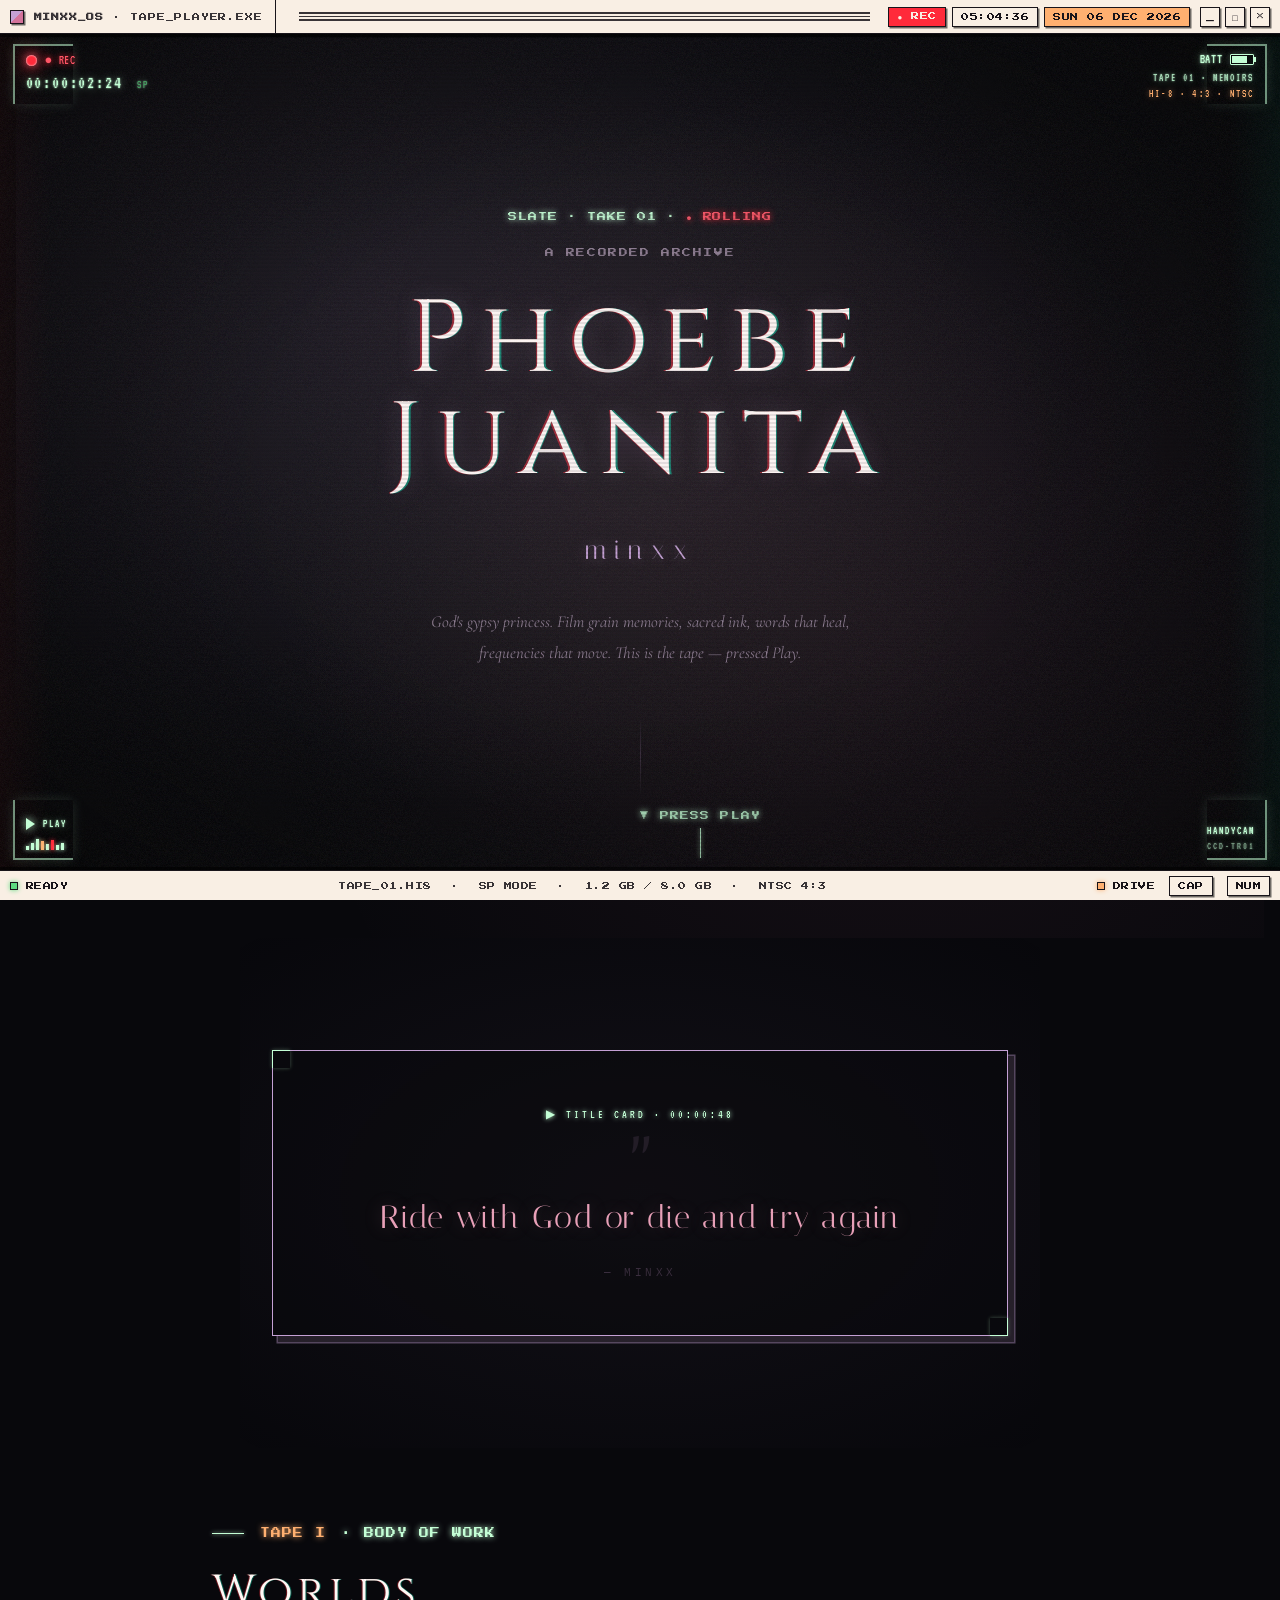
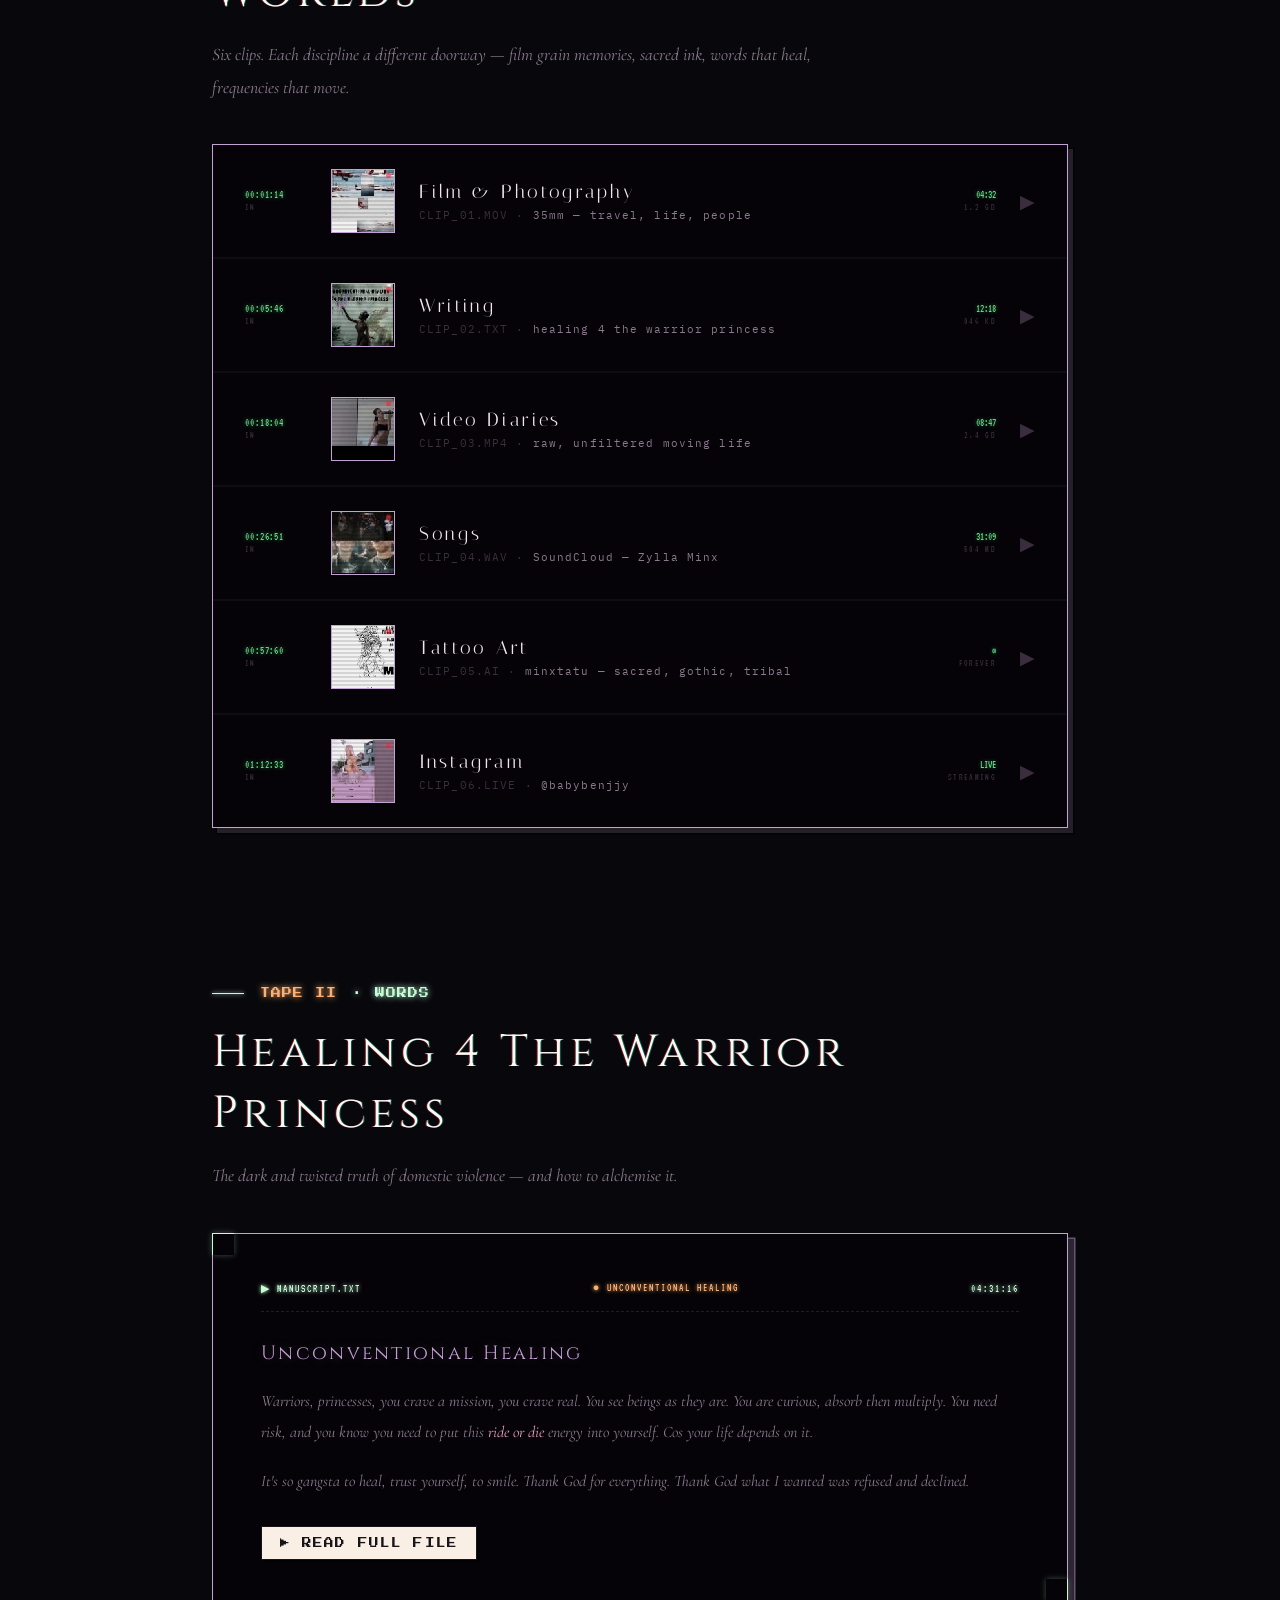
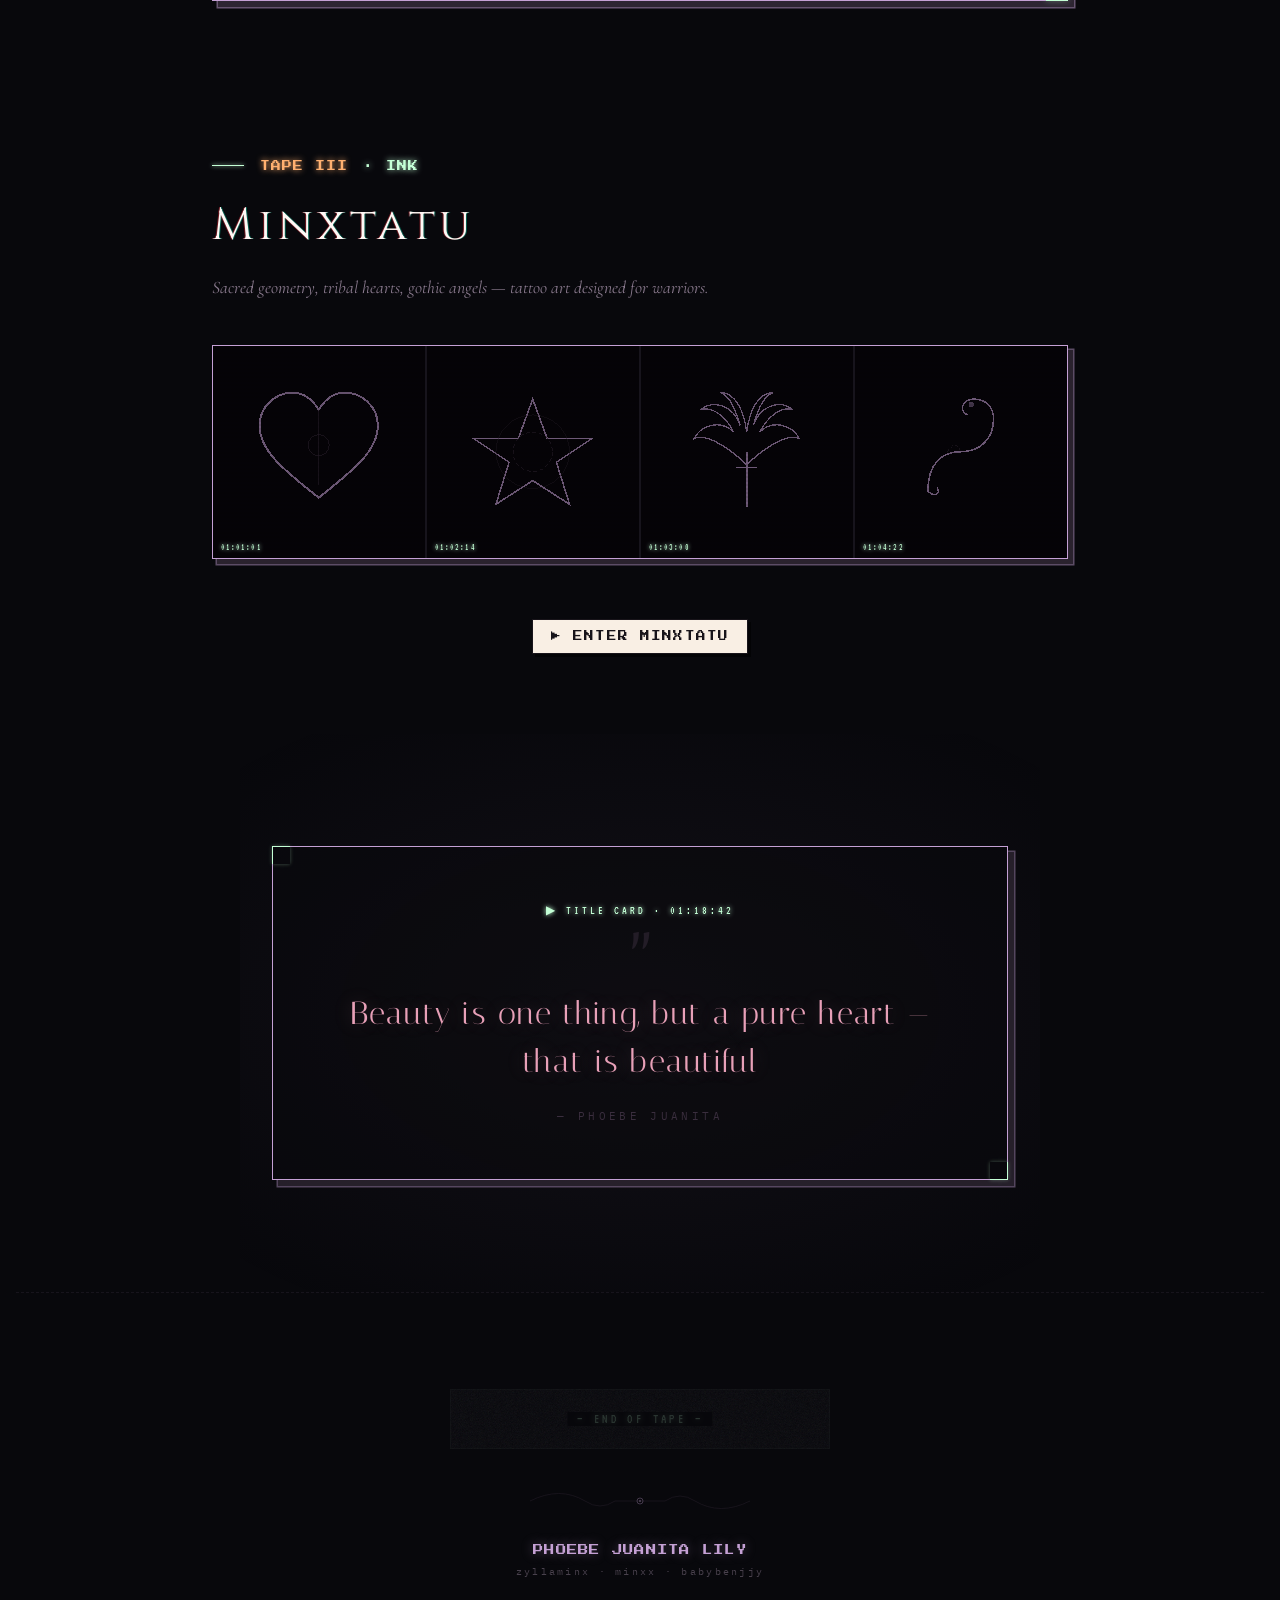
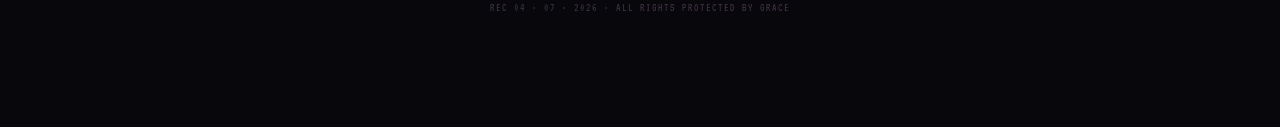
==== index.html @ 790a37ed "Initial commit: minxx camcorder portfolio + MINX tatu brand system - index.html: camcorder/Y2K-OS po" ====
<!DOCTYPE html>
<html lang="en">
<head>
<meta charset="UTF-8">
<meta name="viewport" content="width=device-width, initial-scale=1.0">
<title>MINXX_OS — TAPE_PLAYER.EXE — TAPE_01.HI8</title>
<link href="https://fonts.googleapis.com/css2?family=VT323&family=Press+Start+2P&family=Cinzel:wght@400;700&family=Cormorant+Garamond:ital,wght@0,300;0,400;0,600;1,300;1,400&family=Italiana&family=IBM+Plex+Mono:wght@300;400;500&display=swap" rel="stylesheet">
<style>
  *,*::before,*::after{
    margin:0;padding:0;box-sizing:border-box;
    /* PIXEL CURSOR — pulled from PixelTalk */
    cursor:url("data:image/svg+xml;utf8,%3Csvg xmlns='http://www.w3.org/2000/svg' width='10' height='16' viewBox='0 0 10 16'%3E%3Cimage width='10' height='16' image-rendering='pixelated' xlink:href='[data-uri]' xmlns:xlink='http://www.w3.org/1999/xlink'/%3E%3C/svg%3E"),auto;
  }

  :root{
    /* tape palette — pulled from the recording */
    --tape-black: #08080c;
    --tape-deep:  #050307;
    --tape-bezel: #0d0a10;
    --crt-cream:  #f0e6e8;
    --crt-glow:   #fff8f5;
    --phosphor:   #c4ffd6;     /* old camcorder HUD green */
    --phosphor-d: #5cdc80;
    --rec-red:    #ff2a3a;
    --rec-glow:   #ff5566;
    --lavender:   #c4a0d4;
    --pink:       #d4739a;
    --rose:       #e8a0b8;
    --gold:       #c9a96e;
    --muted:      #8a7a8e;
    --dim:        #3a2e3e;
    --hud-amber:  #ffb070;
    /* PIXEL OS CHROME — pulled from PixelTalk */
    --os-cream:   #f9efe4;
    --os-paper:   #f7f3e9;
    --os-tertiary:#c2b9b1;
    --os-ink:     #18141a;
    --os-shadow:  rgba(0,0,0,0.55);
  }

  html{scroll-behavior:smooth;background:#000}
  body{
    background:var(--tape-black);
    color:var(--crt-cream);
    font-family:'Cormorant Garamond',Georgia,serif;
    overflow-x:hidden;
    min-height:100vh;
    position:relative;
    image-rendering:pixelated;
    /* leave room for the OS bars */
    padding-top:38px;
    padding-bottom:34px;
  }
  /* keep type smooth (we only want pixels on chrome) */
  .stage,.hero,section,footer,.title-card-frame,.ms-frame{image-rendering:auto}

  ::selection{background:var(--lavender);color:var(--os-ink)}

  /* ════════════════════════════════════════════════════
     PIXEL OS CHROME — top + bottom bars (PixelTalk-inspired)
     ════════════════════════════════════════════════════ */
  .os-bar{
    position:fixed;
    left:0;right:0;
    z-index:10000;
    background:var(--os-cream);
    color:var(--os-ink);
    border-color:var(--os-ink);
    font-family:'Press Start 2P',monospace;
    font-size:9px;
    letter-spacing:0.06em;
    display:flex;
    align-items:center;
    height:34px;
    padding:0 10px;
    image-rendering:pixelated;
  }
  .os-bar.top{
    top:0;
    border-bottom:1.5px solid var(--os-ink);
    box-shadow:0 3px 0 var(--os-shadow);
    height:34px;
  }
  .os-bar.bot{
    bottom:0;
    border-top:1.5px solid var(--os-ink);
    box-shadow:0 -3px 0 var(--os-shadow);
    height:30px;
    font-size:8px;
  }

  /* OS title bar — left chunk = logo + EXE */
  .os-logo{
    display:flex;
    align-items:center;
    gap:0.6rem;
    padding-right:0.8rem;
    margin-right:0.6rem;
    border-right:1.5px solid var(--os-ink);
    height:100%;
  }
  .os-logo .glyph{
    display:inline-block;
    width:14px;height:14px;
    background:
      linear-gradient(135deg, var(--lavender) 50%, var(--pink) 50%);
    border:1.5px solid var(--os-ink);
    box-shadow:1.5px 1.5px 0 var(--os-shadow);
  }
  .os-exe{font-size:8px;letter-spacing:0.1em;opacity:0.85}
  .os-exe b{color:var(--os-ink)}

  /* spacer rows — the :::::: bars from PixelTalk */
  .os-spacer{
    flex:1;
    display:flex;
    flex-direction:column;
    gap:2px;
    justify-content:center;
    height:18px;
    margin:0 0.8rem;
    opacity:0.85;
  }
  .os-spacer i{
    display:block;
    width:100%;
    height:1.5px;
    background:var(--os-ink);
  }

  /* window control buttons */
  .os-controls{
    display:flex;
    gap:5px;
    margin-left:0.6rem;
  }
  .os-btn{
    width:20px;height:20px;
    border:1.5px solid var(--os-ink);
    background:var(--os-cream);
    box-shadow:1.5px 1.5px 0 var(--os-shadow);
    display:flex;
    align-items:center;
    justify-content:center;
    font-family:'Press Start 2P',monospace;
    font-size:9px;
    color:var(--os-ink);
    text-decoration:none;
    line-height:1;
    padding:0;
    transition:transform 0.05s, background 0.05s;
    pointer-events:auto;
  }
  .os-btn:hover{background:var(--lavender)}
  .os-btn:active{transform:translate(1.5px,1.5px);box-shadow:0 0 0 var(--os-shadow)}
  .os-btn[data-action="close"]:hover{background:var(--rec-red);color:var(--os-cream)}

  /* OS pill chips for time + date */
  .os-chip{
    height:20px;
    display:flex;
    align-items:center;
    padding:0 8px;
    border:1.5px solid var(--os-ink);
    background:var(--os-cream);
    font-family:'Press Start 2P',monospace;
    font-size:8px;
    margin-left:6px;
    box-shadow:1.5px 1.5px 0 var(--os-shadow);
  }
  .os-chip.amber{background:var(--hud-amber)}
  .os-chip.live{background:var(--rec-red);color:var(--os-cream)}

  /* bottom status bar */
  .os-status-left{
    display:flex;
    align-items:center;
    gap:0.5rem;
    height:100%;
  }
  .os-status-mid{
    flex:1;
    display:flex;
    align-items:center;
    justify-content:center;
    gap:1.2rem;
    opacity:0.85;
  }
  .os-status-right{
    display:flex;
    align-items:center;
    gap:0.5rem;
  }
  .os-led{
    display:inline-block;
    width:8px;height:8px;
    border:1.2px solid var(--os-ink);
    background:var(--phosphor-d);
    box-shadow:0 0 5px var(--phosphor-d);
    animation:ledBlink 2.4s steps(2) infinite;
  }
  .os-led.amber{background:var(--hud-amber);box-shadow:0 0 5px var(--hud-amber);animation-duration:1.4s}
  @keyframes ledBlink{
    0%,40%{opacity:1}
    50%,100%{opacity:0.25}
  }

  /* ════════════════════════════════════════════════════
     MINIMIZED TASKBAR PILL
     ════════════════════════════════════════════════════ */
  body.minimized .stage,
  body.minimized .crt-scanlines,
  body.minimized .crt-vignette,
  body.minimized .crt-chroma,
  body.minimized .crt-grain,
  body.minimized .crt-tracking,
  body.minimized .vf-corner,
  body.minimized .vf-focus,
  body.minimized .hud{
    visibility:hidden;
    opacity:0;
    transition:opacity 0.3s, visibility 0s 0.3s;
  }
  body.minimized{
    background:#000;
    overflow:hidden;
    height:100vh;
  }
  body.minimized::before{
    content:'';
    position:fixed;inset:0;
    background:
      radial-gradient(ellipse at 50% 50%, rgba(196,160,212,0.04), transparent 70%),
      #000;
    pointer-events:none;
  }

  .taskbar{
    position:fixed;
    bottom:50%;
    left:50%;
    transform:translate(-50%, 50%);
    z-index:10002;
    display:none;
    flex-direction:column;
    align-items:center;
    gap:1.5rem;
    pointer-events:auto;
  }
  body.minimized .taskbar{display:flex}

  .taskbar-screen{
    font-family:'Press Start 2P',monospace;
    font-size:11px;
    color:var(--phosphor);
    text-shadow:0 0 10px var(--phosphor);
    text-align:center;
    line-height:2;
    letter-spacing:0.1em;
    opacity:0;
    animation:taskbarIn 0.5s 0.3s forwards;
  }
  .taskbar-screen .dim{color:var(--dim);text-shadow:none;font-size:9px}
  @keyframes taskbarIn{
    from{opacity:0;transform:translateY(8px)}
    to  {opacity:1;transform:translateY(0)}
  }

  .taskbar-pill{
    display:flex;
    align-items:center;
    gap:0.7rem;
    padding:0.7rem 1.1rem;
    background:var(--os-cream);
    color:var(--os-ink);
    border:1.5px solid var(--os-ink);
    box-shadow:3px 3px 0 var(--os-shadow);
    font-family:'Press Start 2P',monospace;
    font-size:9px;
    text-decoration:none;
    transition:all 0.05s;
    opacity:0;
    animation:taskbarIn 0.5s 0.5s forwards;
  }
  .taskbar-pill:hover{background:var(--lavender)}
  .taskbar-pill:active{transform:translate(3px,3px);box-shadow:0 0 0 var(--os-shadow)}
  .taskbar-pill .glyph{
    display:inline-block;
    width:14px;height:14px;
    background:linear-gradient(135deg, var(--lavender) 50%, var(--pink) 50%);
    border:1.5px solid var(--os-ink);
  }
  .taskbar-pill .blink{
    display:inline-block;
    width:7px;height:7px;
    background:var(--rec-red);
    border:1px solid var(--os-ink);
    animation:recBlink 1.4s infinite;
  }

  /* ════════════════════════════════════════════════════
     CLOSE CONFIRMATION MODAL — PixelTalk-style window
     ════════════════════════════════════════════════════ */
  .pixel-modal{
    position:fixed;
    inset:0;
    z-index:10003;
    display:none;
    align-items:center;
    justify-content:center;
    background:rgba(0,0,0,0.55);
    backdrop-filter:blur(2px);
    -webkit-backdrop-filter:blur(2px);
    animation:modalFade 0.2s ease-out;
  }
  .pixel-modal.show{display:flex}
  @keyframes modalFade{
    from{opacity:0}
    to  {opacity:1}
  }

  .pixel-modal-window{
    background:var(--os-cream);
    color:var(--os-ink);
    border:1.5px solid var(--os-ink);
    box-shadow:6px 6px 0 var(--os-shadow);
    width:min(380px, 88vw);
    font-family:'Press Start 2P',monospace;
    image-rendering:pixelated;
    animation:modalScale 0.25s cubic-bezier(0.2,0.9,0.3,1.2);
  }
  @keyframes modalScale{
    from{transform:scale(0.92);opacity:0}
    to  {transform:scale(1);opacity:1}
  }

  .pixel-modal-header{
    display:flex;
    align-items:center;
    padding:6px 8px;
    background:var(--lavender);
    border-bottom:1.5px solid var(--os-ink);
    font-size:8px;
    letter-spacing:0.08em;
  }
  .pixel-modal-header .title{flex:1;text-align:center}
  .pixel-modal-header .close-x{
    width:16px;height:16px;
    border:1.5px solid var(--os-ink);
    background:var(--os-cream);
    display:flex;
    align-items:center;
    justify-content:center;
    font-size:7px;
    cursor:pointer;
    box-shadow:1.5px 1.5px 0 var(--os-shadow);
  }
  .pixel-modal-header .close-x:hover{background:var(--rec-red);color:var(--os-cream)}

  .pixel-modal-body{
    padding:1.5rem 1.4rem;
    text-align:center;
  }
  .pixel-modal-body .icon{
    display:inline-block;
    width:40px;height:40px;
    border:1.5px solid var(--os-ink);
    background:var(--hud-amber);
    margin-bottom:1rem;
    font-size:20px;
    line-height:38px;
    box-shadow:2px 2px 0 var(--os-shadow);
  }
  .pixel-modal-body p{
    font-size:9px;
    line-height:1.8;
    letter-spacing:0.06em;
    margin-bottom:0.5rem;
  }
  .pixel-modal-body .small{
    font-size:7px;
    color:rgba(24,20,26,0.65);
    margin-top:0.6rem;
    letter-spacing:0.05em;
  }

  .pixel-modal-actions{
    display:flex;
    gap:0.6rem;
    justify-content:center;
    padding:0 1.4rem 1.4rem;
  }
  .pm-btn{
    font-family:'Press Start 2P',monospace;
    font-size:8px;
    padding:0.7rem 1rem;
    border:1.5px solid var(--os-ink);
    background:var(--os-cream);
    color:var(--os-ink);
    cursor:pointer;
    box-shadow:3px 3px 0 var(--os-shadow);
    letter-spacing:0.08em;
    text-decoration:none;
    transition:all 0.05s;
  }
  .pm-btn:hover{background:var(--lavender)}
  .pm-btn.danger:hover{background:var(--rec-red);color:var(--os-cream)}
  .pm-btn:active{transform:translate(3px,3px);box-shadow:0 0 0 var(--os-shadow)}

  /* ════════════════════════════════════════════════════
     EJECT TAPE — CRT shutdown sequence
     ════════════════════════════════════════════════════ */
  .crt-eject{
    position:fixed;
    inset:0;
    z-index:10010;
    background:#000;
    pointer-events:auto;
    display:none;
    flex-direction:column;
    justify-content:center;
    align-items:center;
    color:var(--phosphor);
    font-family:'Press Start 2P',monospace;
    font-size:12px;
    text-shadow:0 0 8px var(--phosphor);
    letter-spacing:0.12em;
    text-align:center;
    line-height:2;
  }
  body.ejecting{overflow:hidden}
  body.ejecting .crt-eject{display:flex;animation:crtOff 2.6s forwards}
  @keyframes crtOff{
    /* phase 1: scrunch the active site like a CRT collapsing */
    0%   {background:#000}
    /* phase 2: white horizontal line briefly */
    65%  {background:#000}
    72%  {background:#000}
    100% {background:#000}
  }

  .eject-stages{display:flex;flex-direction:column;align-items:center;gap:0.9rem}
  .eject-stages .line{opacity:0;animation:bootLine 0.4s forwards}
  .eject-stages .line:nth-child(1){animation-delay:0.05s}
  .eject-stages .line:nth-child(2){animation-delay:0.45s;color:var(--hud-amber);text-shadow:0 0 6px var(--hud-amber)}
  .eject-stages .line:nth-child(3){animation-delay:0.85s;color:var(--rec-glow);text-shadow:0 0 6px var(--rec-red)}
  .eject-stages .line:nth-child(4){animation-delay:1.3s}
  .eject-stages .line:nth-child(5){animation-delay:1.8s;color:var(--dim);text-shadow:none}

  /* the CRT collapse — shrink to a horizontal line then a dot */
  body.ejecting .stage,
  body.ejecting .hud,
  body.ejecting .vf-corner,
  body.ejecting .vf-focus,
  body.ejecting .crt-scanlines,
  body.ejecting .crt-vignette,
  body.ejecting .crt-chroma,
  body.ejecting .crt-grain,
  body.ejecting .crt-tracking,
  body.ejecting .os-bar{
    transform-origin:center;
    animation:crtCollapse 0.9s cubic-bezier(0.6,0,0.4,1) forwards;
  }
  @keyframes crtCollapse{
    0%   {transform:scaleY(1) scaleX(1);opacity:1;filter:brightness(1)}
    35%  {transform:scaleY(0.04) scaleX(1.01);opacity:1;filter:brightness(1.6)}
    55%  {transform:scaleY(0.04) scaleX(0.02);opacity:1;filter:brightness(2.2)}
    75%  {transform:scaleY(0.005) scaleX(0.005);opacity:0.85}
    100% {transform:scaleY(0) scaleX(0);opacity:0}
  }

  /* ════════════════════════════════════════════════════
     CRT VIEWFINDER STACK — fixed overlays
     ════════════════════════════════════════════════════ */

  /* 1. SCANLINES */
  .crt-scanlines{
    position:fixed;inset:0;z-index:9990;pointer-events:none;
    background:repeating-linear-gradient(
      to bottom,
      rgba(0,0,0,0) 0px,
      rgba(0,0,0,0) 2px,
      rgba(0,0,0,0.18) 3px,
      rgba(0,0,0,0) 4px
    );
    mix-blend-mode:multiply;
  }

  /* 2. CRT VIGNETTE — heavy in corners, soft in center */
  .crt-vignette{
    position:fixed;inset:0;z-index:9991;pointer-events:none;
    background:
      radial-gradient(ellipse at 50% 50%, transparent 40%, rgba(0,0,0,0.45) 80%, rgba(0,0,0,0.85) 100%),
      radial-gradient(ellipse at 50% 50%, rgba(196,160,212,0.04) 0%, transparent 60%);
  }

  /* 3. SUBTLE CHROMA / RGB BLEED at edges */
  .crt-chroma{
    position:fixed;inset:0;z-index:9992;pointer-events:none;
    background:
      linear-gradient(90deg, rgba(255,42,58,0.04) 0%, transparent 4%, transparent 96%, rgba(0,255,200,0.04) 100%);
    mix-blend-mode:screen;
  }

  /* 4. GRAIN — analogue noise */
  .crt-grain{
    position:fixed;inset:0;z-index:9993;pointer-events:none;
    opacity:0.08;
    background-image:url("data:image/svg+xml,%3Csvg viewBox='0 0 256 256' xmlns='http://www.w3.org/2000/svg'%3E%3Cfilter id='n'%3E%3CfeTurbulence type='fractalNoise' baseFrequency='1.4' numOctaves='3' stitchTiles='stitch'/%3E%3C/filter%3E%3Crect width='100%25' height='100%25' filter='url(%23n)' /%3E%3C/svg%3E");
    background-size:180px;
    animation:grainShift 0.6s steps(4) infinite;
  }
  @keyframes grainShift{
    0%  {transform:translate(0,0)}
    25% {transform:translate(-2px,1px)}
    50% {transform:translate(1px,-1px)}
    75% {transform:translate(-1px,2px)}
    100%{transform:translate(0,0)}
  }

  /* 5. VHS TRACKING — horizontal noise band scrolling slowly */
  .crt-tracking{
    position:fixed;inset:0;z-index:9994;pointer-events:none;
    overflow:hidden;
  }
  .crt-tracking::before{
    content:'';
    position:absolute;
    left:0;right:0;
    height:6px;
    background:linear-gradient(to bottom,
      transparent,
      rgba(255,255,255,0.06),
      rgba(196,160,212,0.08),
      rgba(255,255,255,0.04),
      transparent);
    filter:blur(0.5px);
    animation:tracking 9s linear infinite;
  }
  @keyframes tracking{
    0%  {top:-10%}
    100%{top:110%}
  }

  /* 6. POWER-ON FLICKER + PIXEL BOOT TEXT */
  .crt-boot{
    position:fixed;inset:0;z-index:10001;
    background:#000;
    pointer-events:none;
    display:flex;
    flex-direction:column;
    justify-content:center;
    align-items:flex-start;
    padding:3rem 2.5rem;
    font-family:'Press Start 2P',monospace;
    font-size:10px;
    color:var(--phosphor);
    text-shadow:0 0 6px var(--phosphor);
    line-height:1.9;
    letter-spacing:0.05em;
    animation:bootFade 3.4s 0.2s forwards;
    overflow:hidden;
  }
  .crt-boot .boot-line{opacity:0;animation:bootLine 0.4s forwards}
  .crt-boot .boot-line:nth-child(1){animation-delay:0.1s}
  .crt-boot .boot-line:nth-child(2){animation-delay:0.4s}
  .crt-boot .boot-line:nth-child(3){animation-delay:0.7s}
  .crt-boot .boot-line:nth-child(4){animation-delay:1.0s}
  .crt-boot .boot-line:nth-child(5){animation-delay:1.4s;color:var(--hud-amber);text-shadow:0 0 6px var(--hud-amber)}
  .crt-boot .boot-line:nth-child(6){animation-delay:1.8s}
  .crt-boot .boot-line:nth-child(7){animation-delay:2.2s;color:var(--rec-glow);text-shadow:0 0 6px var(--rec-red)}
  @keyframes bootLine{
    from{opacity:0;transform:translateX(-4px)}
    to  {opacity:1;transform:translateX(0)}
  }
  @keyframes bootFade{
    0%  {opacity:1}
    80% {opacity:1}
    88% {opacity:0;background:#fff}
    90% {opacity:1;background:#000}
    94% {opacity:0;background:#aaa}
    96% {opacity:0.6;background:#000}
    100%{opacity:0;visibility:hidden}
  }

  /* ════════════════════════════════════════════════════
     VIEWFINDER HUD — REC, TIMECODE, BATT, VU, PLAY
     ════════════════════════════════════════════════════ */

  .hud{
    position:fixed;
    z-index:9995;
    pointer-events:none;
    font-family:'VT323','IBM Plex Mono',monospace;
    color:var(--phosphor);
    text-shadow:0 0 8px rgba(196,255,214,0.5), 0 0 2px rgba(196,255,214,0.9);
    font-size:14px;
    letter-spacing:0.05em;
  }

  /* TOP-LEFT — REC + TIMECODE — sits below OS top bar */
  .hud-tl{
    top:calc(34px + 1.2rem);
    left:1.6rem;
    display:flex;
    flex-direction:column;
    gap:0.35rem;
  }
  .hud-rec{
    display:flex;
    align-items:center;
    gap:0.5rem;
    font-size:13px;
  }
  .rec-dot{
    width:11px;height:11px;
    border-radius:50%;
    background:var(--rec-red);
    box-shadow:0 0 10px var(--rec-glow), 0 0 22px var(--rec-red), 0 0 2px #fff inset;
    animation:recBlink 1.4s ease-in-out infinite;
  }
  @keyframes recBlink{
    0%,100% {opacity:1;transform:scale(1)}
    50%     {opacity:0.35;transform:scale(0.92)}
  }
  .hud-rec span{color:var(--rec-glow);text-shadow:0 0 6px var(--rec-red)}
  .hud-tc{font-size:18px;letter-spacing:0.1em}
  .hud-tc small{font-size:11px;color:var(--phosphor-d);opacity:0.7;margin-left:6px}

  /* TOP-RIGHT — BATT + TAPE + MODE */
  .hud-tr{
    top:calc(34px + 1.2rem);
    right:1.6rem;
    display:flex;
    flex-direction:column;
    align-items:flex-end;
    gap:0.35rem;
    font-size:13px;
  }
  .hud-batt{display:flex;align-items:center;gap:0.5rem}
  .batt-icon{
    width:24px;height:11px;
    border:1.5px solid var(--phosphor);
    border-radius:1px;
    position:relative;
    padding:1px;
    box-shadow:0 0 6px rgba(196,255,214,0.3);
  }
  .batt-icon::after{
    content:'';
    position:absolute;
    right:-3px;top:2px;
    width:2px;height:5px;
    background:var(--phosphor);
  }
  .batt-fill{
    height:100%;
    background:var(--phosphor);
    box-shadow:0 0 4px var(--phosphor) inset;
    width:74%;
    animation:battDrain 18s linear infinite;
  }
  @keyframes battDrain{
    0%   {width:78%}
    100% {width:62%}
  }
  .hud-tape{font-size:11px;letter-spacing:0.18em;opacity:0.85}
  .hud-mode{font-size:11px;letter-spacing:0.2em;color:var(--hud-amber);text-shadow:0 0 6px rgba(255,176,112,0.6)}

  /* BOTTOM-LEFT — PLAY status + VU */
  .hud-bl{
    bottom:calc(30px + 1.2rem);
    left:1.6rem;
    display:flex;
    flex-direction:column;
    gap:0.4rem;
    font-size:11px;
    letter-spacing:0.18em;
  }
  .hud-play{display:flex;align-items:center;gap:0.5rem}
  .play-tri{
    width:0;height:0;
    border-left:9px solid var(--phosphor);
    border-top:6px solid transparent;
    border-bottom:6px solid transparent;
    filter:drop-shadow(0 0 4px var(--phosphor));
  }
  .vu{
    display:flex;
    gap:2px;
    align-items:flex-end;
    height:14px;
  }
  .vu span{
    display:block;
    width:3px;
    background:var(--phosphor);
    box-shadow:0 0 4px var(--phosphor);
    animation:vuBars 0.8s ease-in-out infinite;
  }
  .vu span:nth-child(1){height:30%;animation-delay:0.0s}
  .vu span:nth-child(2){height:55%;animation-delay:0.1s}
  .vu span:nth-child(3){height:80%;animation-delay:0.05s}
  .vu span:nth-child(4){height:65%;animation-delay:0.2s;background:var(--hud-amber);box-shadow:0 0 4px var(--hud-amber)}
  .vu span:nth-child(5){height:45%;animation-delay:0.15s}
  .vu span:nth-child(6){height:70%;animation-delay:0.25s;background:var(--rec-red);box-shadow:0 0 4px var(--rec-red)}
  .vu span:nth-child(7){height:35%;animation-delay:0.3s}
  .vu span:nth-child(8){height:55%;animation-delay:0.1s}
  @keyframes vuBars{
    0%,100%{transform:scaleY(0.6)}
    50%    {transform:scaleY(1.15)}
  }

  /* BOTTOM-RIGHT — DEVICE TAG */
  .hud-br{
    bottom:calc(30px + 1.2rem);
    right:1.6rem;
    display:flex;
    flex-direction:column;
    align-items:flex-end;
    gap:0.3rem;
    font-size:11px;
    letter-spacing:0.18em;
  }
  .hud-br .small{opacity:0.6;font-size:10px}

  /* ════════════════════════════════════════════════════
     VIEWFINDER CORNER BRACKETS
     ════════════════════════════════════════════════════ */
  .vf-corner{
    position:fixed;
    width:60px;height:60px;
    border:2px solid var(--phosphor);
    z-index:9994;
    pointer-events:none;
    opacity:0.55;
    box-shadow:0 0 12px rgba(196,255,214,0.25);
  }
  .vf-corner.tl{top:calc(34px + 0.6rem);left:0.8rem;border-right:none;border-bottom:none}
  .vf-corner.tr{top:calc(34px + 0.6rem);right:0.8rem;border-left:none;border-bottom:none}
  .vf-corner.bl{bottom:calc(30px + 0.6rem);left:0.8rem;border-right:none;border-top:none}
  .vf-corner.br{bottom:calc(30px + 0.6rem);right:0.8rem;border-left:none;border-top:none}

  /* center crosshair — autofocus mark */
  .vf-focus{
    position:fixed;
    top:50%;left:50%;
    width:80px;height:80px;
    transform:translate(-50%,-50%);
    z-index:9994;
    pointer-events:none;
    opacity:0;
    animation:focusBlink 12s ease-in-out infinite;
  }
  .vf-focus::before,.vf-focus::after{
    content:'';
    position:absolute;
    background:var(--phosphor);
    box-shadow:0 0 4px var(--phosphor);
  }
  .vf-focus::before{top:50%;left:0;right:0;height:1px;transform:translateY(-50%)}
  .vf-focus::after{left:50%;top:0;bottom:0;width:1px;transform:translateX(-50%)}
  .vf-focus i{
    position:absolute;
    width:14px;height:14px;
    border:1px solid var(--phosphor);
  }
  .vf-focus i:nth-child(1){top:0;left:0;border-right:none;border-bottom:none}
  .vf-focus i:nth-child(2){top:0;right:0;border-left:none;border-bottom:none}
  .vf-focus i:nth-child(3){bottom:0;left:0;border-right:none;border-top:none}
  .vf-focus i:nth-child(4){bottom:0;right:0;border-left:none;border-top:none}
  @keyframes focusBlink{
    0%,8%,100%{opacity:0}
    1%,5%     {opacity:0.7}
  }

  /* ════════════════════════════════════════════════════
     CONTENT FRAME — sit inside the viewfinder
     ════════════════════════════════════════════════════ */
  .stage{
    position:relative;
    z-index:1;
    padding:0 1rem;
  }

  /* ════════════════════════════════════════════════════
     HERO — POWER ON
     ════════════════════════════════════════════════════ */
  .hero{
    min-height:100vh;
    display:flex;
    flex-direction:column;
    align-items:center;
    justify-content:center;
    position:relative;
    text-align:center;
    padding:5rem 2rem 3rem;
  }

  .hero::before{
    content:'';
    position:absolute;
    inset:0;
    background:
      radial-gradient(ellipse 700px 500px at 30% 30%, rgba(196,160,212,0.10), transparent),
      radial-gradient(ellipse 600px 600px at 70% 70%, rgba(212,115,154,0.07), transparent),
      radial-gradient(ellipse 400px 400px at 50% 50%, rgba(201,169,110,0.04), transparent);
    z-index:0;
  }

  .hero-content{position:relative;z-index:1;max-width:680px}

  .hero-slate{
    font-family:'Press Start 2P',monospace;
    font-size:9px;
    letter-spacing:0.1em;
    color:var(--phosphor);
    text-shadow:0 0 6px var(--phosphor);
    margin-bottom:1.5rem;
    opacity:0;
    animation:slateIn 0.6s 3.8s forwards;
  }
  .hero-slate span{color:var(--rec-glow);text-shadow:0 0 6px var(--rec-red)}

  .hero-tag{
    font-family:'Press Start 2P',monospace;
    font-size:0.55rem;
    letter-spacing:0.18em;
    text-transform:uppercase;
    color:var(--muted);
    margin-bottom:2rem;
    opacity:0;
    animation:fadeUp 1s 4.1s forwards;
  }

  .hero-name{
    font-family:'Cinzel',serif;
    font-size:clamp(2.6rem,9vw,6.4rem);
    font-weight:400;
    letter-spacing:0.14em;
    line-height:1;
    color:var(--crt-glow);
    margin-bottom:0.4em;
    opacity:0;
    animation:nameIn 1.4s 4.3s forwards;
    text-shadow:
      -1.5px 0 rgba(255,42,58,0.55),
      1.5px 0 rgba(0,255,200,0.45),
      0 0 24px rgba(196,160,212,0.25);
  }
  @keyframes nameIn{
    0%  {opacity:0;transform:translateY(20px) scale(1.06);filter:blur(8px)}
    40% {opacity:1;filter:blur(0)}
    100%{opacity:1;transform:translateY(0) scale(1);filter:blur(0)}
  }

  .hero-sub{
    font-family:'Italiana',serif;
    font-size:clamp(1rem,3vw,1.7rem);
    color:var(--lavender);
    letter-spacing:0.3em;
    font-weight:400;
    opacity:0;
    animation:fadeUp 1.2s 4.8s forwards;
    text-shadow:0 0 14px rgba(196,160,212,0.4);
  }

  .hero-bio{
    max-width:480px;
    margin:2.5rem auto 0;
    font-size:1.05rem;
    line-height:1.85;
    color:var(--muted);
    font-style:italic;
    opacity:0;
    animation:fadeUp 1.2s 5.1s forwards;
  }

  .hero-divider{
    width:1px;
    height:80px;
    background:linear-gradient(to bottom,transparent,var(--dim),transparent);
    margin:3rem auto 0;
    opacity:0;
    animation:fadeUp 1.2s 5.4s forwards;
  }

  .scroll-hint{
    position:absolute;
    bottom:5rem;
    left:50%;
    transform:translateX(-50%);
    display:flex;
    flex-direction:column;
    align-items:center;
    gap:0.5rem;
    opacity:0;
    animation:fadeUp 1.2s 5.7s forwards;
  }
  .scroll-hint span{
    font-family:'Press Start 2P',monospace;
    font-size:0.55rem;
    letter-spacing:0.12em;
    text-transform:uppercase;
    color:var(--phosphor);
    text-shadow:0 0 6px var(--phosphor);
  }
  .scroll-arrow{
    width:1px;height:30px;
    background:var(--phosphor);
    box-shadow:0 0 4px var(--phosphor);
    animation:pulseDown 2s infinite;
  }
  @keyframes pulseDown{
    0%,100%{opacity:0.4;transform:scaleY(1)}
    50%    {opacity:1;transform:scaleY(1.4);transform-origin:top}
  }

  @keyframes fadeUp{
    from{opacity:0;transform:translateY(20px)}
    to  {opacity:1;transform:translateY(0)}
  }
  @keyframes slateIn{
    from{opacity:0}
    to  {opacity:0.95}
  }

  /* ════════════════════════════════════════════════════
     SECTION
     ════════════════════════════════════════════════════ */
  section{
    padding:5rem 2rem;
    max-width:920px;
    margin:0 auto;
    position:relative;
  }

  /* TAPE LABEL — top of each section */
  .tape-label{
    display:flex;
    align-items:center;
    gap:1rem;
    margin-bottom:1.5rem;
    font-family:'Press Start 2P',monospace;
    font-size:0.62rem;
    letter-spacing:0.1em;
    color:var(--phosphor);
    text-shadow:0 0 6px var(--phosphor);
  }
  .tape-label::before{
    content:'';
    width:32px;height:1px;
    background:var(--phosphor);
    box-shadow:0 0 4px var(--phosphor);
  }
  .tape-label .tag{color:var(--hud-amber);text-shadow:0 0 6px var(--hud-amber)}

  .section-title{
    font-family:'Cinzel',serif;
    font-size:clamp(1.6rem,4vw,2.8rem);
    font-weight:400;
    letter-spacing:0.1em;
    color:var(--crt-glow);
    margin-bottom:1rem;
    text-shadow:
      -1px 0 rgba(255,42,58,0.4),
      1px 0 rgba(0,255,200,0.35);
  }

  .section-desc{
    font-size:1.1rem;
    line-height:1.85;
    color:var(--muted);
    max-width:600px;
    font-style:italic;
  }

  /* ════════════════════════════════════════════════════
     QUOTE — TITLE CARD
     ════════════════════════════════════════════════════ */
  .quote-section{
    text-align:center;
    padding:7rem 2rem;
    position:relative;
    max-width:800px;
    margin:0 auto;
  }
  .quote-section::before{
    content:'';
    position:absolute;
    inset:0;
    background:radial-gradient(ellipse 600px 350px at 50% 50%, rgba(196,160,212,0.06), transparent);
  }
  .title-card-frame{
    position:relative;
    padding:3.5rem 2rem;
    border:1.5px solid var(--lavender);
    background:rgba(8,8,12,0.4);
    box-shadow:6px 6px 0 var(--os-shadow), 6px 6px 0 1.5px rgba(196,160,212,0.4);
  }
  .title-card-frame::before,
  .title-card-frame::after{
    content:'';
    position:absolute;
    width:18px;height:18px;
    border:1px solid var(--phosphor);
    box-shadow:0 0 4px rgba(196,255,214,0.3);
  }
  .title-card-frame::before{top:-1px;left:-1px;border-right:none;border-bottom:none}
  .title-card-frame::after{bottom:-1px;right:-1px;border-left:none;border-top:none}
  .quote-meta{
    font-family:'VT323',monospace;
    font-size:0.75rem;
    letter-spacing:0.25em;
    color:var(--phosphor);
    text-shadow:0 0 5px var(--phosphor);
    margin-bottom:1.5rem;
  }
  .quote-mark{
    font-family:'Cinzel',serif;
    font-size:5rem;
    color:var(--dim);
    line-height:0.6;
    opacity:0.5;
  }
  .quote-text{
    font-family:'Italiana',serif;
    font-size:clamp(1.3rem,3.2vw,2rem);
    color:var(--rose);
    max-width:620px;
    margin:0 auto 1.5rem;
    line-height:1.5;
    letter-spacing:0.04em;
    text-shadow:0 0 18px rgba(232,160,184,0.25);
  }
  .quote-attr{
    font-family:'IBM Plex Mono',monospace;
    font-size:0.7rem;
    letter-spacing:0.3em;
    text-transform:uppercase;
    color:var(--dim);
  }

  /* ════════════════════════════════════════════════════
     CLIP CARDS — each link is a recorded clip
     ════════════════════════════════════════════════════ */
  .clips{
    margin-top:2.5rem;
    display:grid;
    grid-template-columns:1fr;
    gap:2px;
    border:1.5px solid var(--lavender);
    background:rgba(196,160,212,0.04);
    box-shadow:5px 5px 0 rgba(196,160,212,0.18), 5px 5px 0 1.5px var(--os-shadow);
  }

  .clip{
    display:grid;
    grid-template-columns:auto auto 1fr auto auto;
    align-items:center;
    gap:1.5rem;
    padding:1.5rem 2rem;
    background:var(--tape-deep);
    text-decoration:none;
    color:var(--crt-cream);
    position:relative;
    overflow:hidden;
    transition:all 0.4s cubic-bezier(0.23,1,0.32,1);
    cursor:pointer;
  }

  .clip::before{
    content:'';
    position:absolute;
    left:0;top:0;
    width:0;height:100%;
    background:linear-gradient(90deg,rgba(196,160,212,0.10),rgba(196,160,212,0.02) 60%,transparent);
    transition:width 0.55s cubic-bezier(0.23,1,0.32,1);
  }
  .clip:hover::before{width:100%}
  .clip:hover .clip-title{color:var(--lavender);text-shadow:0 0 12px rgba(196,160,212,0.5)}
  .clip:hover .clip-arrow{color:var(--rec-glow);text-shadow:0 0 6px var(--rec-red);transform:translateX(4px)}
  .clip:hover .clip-thumb{border-color:var(--phosphor);box-shadow:0 0 12px rgba(196,255,214,0.25)}
  .clip:hover .clip-rec{opacity:1}

  /* timecode IN/OUT column */
  .clip-tc{
    font-family:'VT323',monospace;
    font-size:11px;
    letter-spacing:0.08em;
    color:var(--phosphor-d);
    text-shadow:0 0 4px rgba(92,220,128,0.6);
    line-height:1.4;
    min-width:62px;
    z-index:1;
  }
  .clip-tc small{display:block;color:var(--dim);text-shadow:none;font-size:9px;letter-spacing:0.15em}

  /* film thumbnail */
  .clip-thumb{
    width:64px;height:64px;
    border:1.5px solid var(--lavender);
    background:var(--tape-bezel);
    display:flex;
    align-items:center;
    justify-content:center;
    position:relative;
    overflow:hidden;
    transition:all 0.4s;
    z-index:1;
    box-shadow:2.5px 2.5px 0 var(--os-shadow);
    image-rendering:pixelated;
  }
  .clip-thumb img{
    width:100%;height:100%;
    object-fit:cover;
    image-rendering:pixelated;
    filter:contrast(1.1) saturate(0.85) brightness(0.95);
    transition:filter 0.4s;
  }
  .clip:hover .clip-thumb img{filter:contrast(1.15) saturate(1) brightness(1.05)}
  .clip-thumb svg{width:62%;height:62%;image-rendering:pixelated;shape-rendering:crispEdges}
  .clip-thumb::after{
    content:'';
    position:absolute;
    inset:0;
    background:repeating-linear-gradient(to bottom, transparent 0, transparent 2px, rgba(0,0,0,0.25) 3px, transparent 4px);
    pointer-events:none;
  }
  .clip-rec{
    position:absolute;
    top:3px;right:3px;
    width:5px;height:5px;
    border-radius:50%;
    background:var(--rec-red);
    box-shadow:0 0 4px var(--rec-glow);
    opacity:0.6;
    animation:recBlink 1.4s infinite;
  }

  /* clip info */
  .clip-info{display:flex;flex-direction:column;gap:0.35rem;min-width:0;z-index:1}
  .clip-title{
    font-family:'Italiana',serif;
    font-size:1.2rem;
    letter-spacing:0.14em;
    transition:all 0.4s;
  }
  .clip-meta{
    font-family:'IBM Plex Mono',monospace;
    font-size:0.7rem;
    color:var(--dim);
    letter-spacing:0.1em;
  }
  .clip-meta em{color:var(--muted);font-style:normal}

  /* duration / size column */
  .clip-stats{
    font-family:'VT323',monospace;
    font-size:11px;
    color:var(--phosphor-d);
    text-shadow:0 0 4px rgba(92,220,128,0.5);
    text-align:right;
    line-height:1.4;
    z-index:1;
  }
  .clip-stats small{display:block;color:var(--dim);text-shadow:none;font-size:9px;letter-spacing:0.15em}

  .clip-arrow{
    font-family:'VT323',monospace;
    font-size:1.2rem;
    color:var(--dim);
    transition:all 0.4s;
    z-index:1;
  }

  /* ════════════════════════════════════════════════════
     WRITING PREVIEW — manuscript on tape
     ════════════════════════════════════════════════════ */
  .ms-frame{
    margin-top:2.5rem;
    padding:3rem 3rem 2.5rem;
    border:1.5px solid var(--lavender);
    position:relative;
    background:var(--tape-deep);
    box-shadow:6px 6px 0 var(--os-shadow), 6px 6px 0 1.5px rgba(196,160,212,0.5);
  }
  .ms-frame::before,
  .ms-frame::after{
    content:'';
    position:absolute;
    width:22px;height:22px;
    border-color:var(--phosphor);
    border-style:solid;
    box-shadow:0 0 6px rgba(196,255,214,0.3);
  }
  .ms-frame::before{top:-1px;left:-1px;border-width:1px 0 0 1px}
  .ms-frame::after{bottom:-1px;right:-1px;border-width:0 1px 1px 0}

  .ms-bar{
    display:flex;
    justify-content:space-between;
    align-items:center;
    margin-bottom:1.8rem;
    padding-bottom:1rem;
    border-bottom:1px dashed rgba(196,160,212,0.15);
    font-family:'VT323',monospace;
    font-size:11px;
    letter-spacing:0.18em;
    color:var(--phosphor);
    text-shadow:0 0 4px var(--phosphor);
  }
  .ms-bar span:nth-child(2){color:var(--hud-amber);text-shadow:0 0 4px var(--hud-amber)}

  .ms-title{
    font-family:'Cinzel',serif;
    font-size:1.2rem;
    letter-spacing:0.12em;
    color:var(--lavender);
    margin-bottom:1.2rem;
    text-shadow:0 0 12px rgba(196,160,212,0.3);
  }

  .ms-text{
    font-size:1rem;
    line-height:1.95;
    color:var(--muted);
    font-style:italic;
  }
  .ms-text + .ms-text{margin-top:1.1rem}
  .ms-text em{color:var(--rose);font-style:italic}

  .ms-cta{
    display:inline-block;
    margin-top:1.8rem;
    font-family:'Press Start 2P',monospace;
    font-size:0.6rem;
    letter-spacing:0.12em;
    text-transform:uppercase;
    color:var(--os-ink);
    text-decoration:none;
    border:1.5px solid var(--os-ink);
    padding:0.7rem 1.1rem;
    transition:all 0.05s;
    background:var(--os-cream);
    box-shadow:3px 3px 0 var(--os-shadow);
    image-rendering:pixelated;
  }
  .ms-cta:hover{background:var(--lavender);color:var(--os-ink)}
  .ms-cta:active{transform:translate(3px,3px);box-shadow:0 0 0 var(--os-shadow)}

  /* ════════════════════════════════════════════════════
     INK GRID — tattoo cells
     ════════════════════════════════════════════════════ */
  .ink-grid{
    margin-top:2.5rem;
    display:grid;
    grid-template-columns:repeat(4,1fr);
    gap:2px;
    background:rgba(196,160,212,0.08);
    border:1.5px solid var(--lavender);
    box-shadow:5px 5px 0 var(--os-shadow), 5px 5px 0 1.5px rgba(196,160,212,0.45);
  }
  .ink-cell{
    aspect-ratio:1;
    background:var(--tape-deep);
    display:flex;
    align-items:center;
    justify-content:center;
    position:relative;
    overflow:hidden;
  }
  .ink-cell svg{
    width:62%;height:62%;
    opacity:0.55;
    transition:all 0.5s;
    image-rendering:pixelated;
    shape-rendering:crispEdges;
  }
  .ink-cell::after{
    content:'';
    position:absolute;
    inset:0;
    background:repeating-linear-gradient(to bottom, transparent 0, transparent 2px, rgba(0,0,0,0.18) 3px, transparent 4px);
    pointer-events:none;
  }
  .ink-cell::before{
    content:attr(data-tc);
    position:absolute;
    bottom:6px;left:8px;
    font-family:'VT323',monospace;
    font-size:9px;
    color:var(--phosphor);
    text-shadow:0 0 4px var(--phosphor);
    letter-spacing:0.12em;
    z-index:2;
  }
  .ink-cell:hover svg{opacity:0.95;transform:scale(1.06)}

  .ink-cta{
    text-align:center;
    margin-top:2rem;
  }

  /* ════════════════════════════════════════════════════
     END OF TAPE — footer
     ════════════════════════════════════════════════════ */
  footer{
    text-align:center;
    padding:6rem 2rem 5rem;
    border-top:1px dashed rgba(196,160,212,0.08);
    position:relative;
  }
  .end-static{
    height:60px;
    margin:0 auto 2rem;
    max-width:380px;
    background:url("data:image/svg+xml,%3Csvg viewBox='0 0 400 60' xmlns='http://www.w3.org/2000/svg'%3E%3Cfilter id='s'%3E%3CfeTurbulence type='fractalNoise' baseFrequency='3' numOctaves='2'/%3E%3C/filter%3E%3Crect width='100%25' height='100%25' filter='url(%23s)' opacity='0.4'/%3E%3C/svg%3E");
    opacity:0.18;
    border:1px solid rgba(196,255,214,0.15);
    position:relative;
  }
  .end-static::after{
    content:'— END OF TAPE —';
    position:absolute;
    top:50%;left:50%;
    transform:translate(-50%,-50%);
    font-family:'VT323',monospace;
    font-size:0.85rem;
    letter-spacing:0.25em;
    color:var(--phosphor);
    text-shadow:0 0 6px var(--phosphor);
    background:var(--tape-black);
    padding:0 0.6rem;
  }

  .ornament{
    display:block;
    margin:0 auto 1.5rem;
    width:220px;height:40px;
    opacity:0.4;
  }

  .footer-name{
    font-family:'Press Start 2P',monospace;
    font-size:0.65rem;
    letter-spacing:0.12em;
    color:var(--lavender);
    text-shadow:0 0 12px rgba(196,160,212,0.4);
  }
  .footer-sub{
    font-family:'IBM Plex Mono',monospace;
    font-size:0.65rem;
    letter-spacing:0.22em;
    color:rgba(138,122,142,0.5);
    margin-top:0.6rem;
  }
  .footer-meta{
    font-family:'VT323',monospace;
    font-size:0.7rem;
    letter-spacing:0.18em;
    color:var(--dim);
    margin-top:1.5rem;
  }

  /* ════════════════════════════════════════════════════
     SCROLL REVEAL
     ════════════════════════════════════════════════════ */
  .reveal{
    opacity:0;
    transform:translateY(30px);
    transition:all 0.9s cubic-bezier(0.23,1,0.32,1);
  }
  .reveal.visible{opacity:1;transform:translateY(0)}

  /* ════════════════════════════════════════════════════
     RESPONSIVE
     ════════════════════════════════════════════════════ */
  @media (max-width:780px){
    .clip{
      grid-template-columns:auto 1fr auto;
      gap:1rem;
      padding:1.2rem 1.4rem;
    }
    .clip-tc{display:none}
    .ink-grid{grid-template-columns:repeat(2,1fr)}
    .ms-frame{padding:2rem 1.5rem}
    section{padding:4rem 1.2rem}
    .vf-corner{width:36px;height:36px}
    .hud-tl,.hud-tr,.hud-bl,.hud-br{font-size:11px}
    .hud-tc{font-size:14px}
    /* compact OS chrome on mobile */
    .os-bar.top{height:30px;padding:0 6px;font-size:7px}
    .os-bar.bot{height:24px;padding:0 6px;font-size:6px}
    .os-bar .os-chip{font-size:6px;height:16px;padding:0 5px}
    .os-btn{width:14px;height:14px;font-size:6px}
    .os-status-mid{display:none}
    .os-exe{display:none}
    body{padding-top:34px;padding-bottom:28px}
    .hud-tl{top:calc(30px + 0.8rem);left:0.8rem}
    .hud-tr{top:calc(30px + 0.8rem);right:0.8rem}
    .hud-bl{bottom:calc(24px + 0.8rem);left:0.8rem}
    .hud-br{bottom:calc(24px + 0.8rem);right:0.8rem}
    .vf-corner.tl{top:calc(30px + 0.4rem)}
    .vf-corner.tr{top:calc(30px + 0.4rem)}
    .vf-corner.bl{bottom:calc(24px + 0.4rem)}
    .vf-corner.br{bottom:calc(24px + 0.4rem)}
  }

  @media (prefers-reduced-motion:reduce){
    *,*::before,*::after{animation-duration:0.01ms !important;animation-iteration-count:1 !important;transition-duration:0.01ms !important}
    .crt-grain,.crt-tracking::before,.rec-dot,.vu span,.crt-boot{animation:none !important}
    .crt-boot{display:none}
  }
</style>
</head>
<body>

<!-- ════════════════════════════════════════════
     PIXEL-OS TOP BAR — title chrome
     ════════════════════════════════════════════ -->
<div class="os-bar top">
  <div class="os-logo">
    <span class="glyph"></span>
    <span class="os-exe"><b>MINXX_OS</b> · TAPE_PLAYER.EXE</span>
  </div>
  <div class="os-spacer" aria-hidden="true"><i></i><i></i><i></i></div>
  <div class="os-chip live">● REC</div>
  <div class="os-chip" id="os-clock">22:10:48</div>
  <div class="os-chip amber" id="os-date">TUE 07 APR 2026</div>
  <div class="os-controls">
    <button class="os-btn" data-action="minimize" title="minimize">_</button>
    <button class="os-btn" data-action="maximize" title="maximize / fullscreen">□</button>
    <button class="os-btn" data-action="close" title="eject tape">×</button>
  </div>
</div>

<!-- ════════════════════════════════════════════
     MINIMIZED TASKBAR (shown when minimized)
     ════════════════════════════════════════════ -->
<div class="taskbar" id="taskbar">
  <div class="taskbar-screen">
    PROGRAM MINIMIZED<br>
    <span class="dim">tape paused at current position</span>
  </div>
  <button class="taskbar-pill" data-action="restore">
    <span class="glyph"></span>
    <span>MINXX_OS</span>
    <span>·</span>
    <span>TAPE_PLAYER.EXE</span>
    <span class="blink"></span>
  </button>
  <div class="taskbar-screen" style="opacity:0.6;animation-delay:0.7s">
    <span class="dim">click pill to resume</span>
  </div>
</div>

<!-- ════════════════════════════════════════════
     CLOSE CONFIRMATION MODAL
     ════════════════════════════════════════════ -->
<div class="pixel-modal" id="closeModal" role="dialog" aria-modal="true" aria-labelledby="closeModalTitle">
  <div class="pixel-modal-window">
    <div class="pixel-modal-header">
      <div class="title" id="closeModalTitle">SYSTEM · EJECT TAPE?</div>
      <button class="close-x" data-action="dismiss-modal" aria-label="cancel">×</button>
    </div>
    <div class="pixel-modal-body">
      <div class="icon">!</div>
      <p>EJECT TAPE_01.HI8 ?</p>
      <p class="small">unsaved memories may be lost. recording will stop. tape will be powered off.</p>
    </div>
    <div class="pixel-modal-actions">
      <button class="pm-btn" data-action="dismiss-modal">CANCEL</button>
      <button class="pm-btn danger" data-action="confirm-close">EJECT ▶</button>
    </div>
  </div>
</div>

<!-- ════════════════════════════════════════════
     EJECT TAPE — CRT SHUTDOWN SCREEN
     ════════════════════════════════════════════ -->
<div class="crt-eject" id="ejectScreen">
  <div class="eject-stages">
    <div class="line">▶ STOPPING RECORDING...</div>
    <div class="line">● TAPE EJECTED</div>
    <div class="line">○ POWERING DOWN HANDYCAM...</div>
    <div class="line">·</div>
    <div class="line">— SEE YOU IN THE NEXT TAPE —</div>
  </div>
</div>

<!-- ════════════════════════════════════════════
     CRT VIEWFINDER STACK
     ════════════════════════════════════════════ -->
<div class="crt-boot">
  <div class="boot-line">MINXX_OS v1.0 — (C) GRACE INDUSTRIES 2026</div>
  <div class="boot-line">MEMORY OK · 640K · 1024 EXT</div>
  <div class="boot-line">DETECTING TAPE DRIVE........... [HI-8 OK]</div>
  <div class="boot-line">LOADING TAPE_PLAYER.EXE........ [DONE]</div>
  <div class="boot-line">MOUNTING TAPE_01.HI8 — MEMOIRS — 8.0 GB</div>
  <div class="boot-line">PRESS ANY KEY TO PLAY...</div>
  <div class="boot-line">▶ ROLLING ●</div>
</div>
<div class="crt-scanlines"></div>
<div class="crt-vignette"></div>
<div class="crt-chroma"></div>
<div class="crt-grain"></div>
<div class="crt-tracking"></div>

<!-- corner brackets + center focus -->
<div class="vf-corner tl"></div>
<div class="vf-corner tr"></div>
<div class="vf-corner bl"></div>
<div class="vf-corner br"></div>
<div class="vf-focus"><i></i><i></i><i></i><i></i></div>

<!-- HUD overlays -->
<div class="hud hud-tl">
  <div class="hud-rec">
    <div class="rec-dot"></div>
    <span>● REC</span>
  </div>
  <div class="hud-tc" id="timecode">00:00:00:00 <small>SP</small></div>
</div>

<div class="hud hud-tr">
  <div class="hud-batt">
    <span>BATT</span>
    <div class="batt-icon"><div class="batt-fill"></div></div>
  </div>
  <div class="hud-tape">TAPE 01 · MEMOIRS</div>
  <div class="hud-mode">HI-8 · 4:3 · NTSC</div>
</div>

<div class="hud hud-bl">
  <div class="hud-play">
    <div class="play-tri"></div>
    <span>PLAY</span>
  </div>
  <div class="vu" aria-hidden="true">
    <span></span><span></span><span></span><span></span>
    <span></span><span></span><span></span><span></span>
  </div>
</div>

<div class="hud hud-br">
  <div>HANDYCAM</div>
  <div class="small">CCD-TR81</div>
</div>

<!-- ════════════════════════════════════════════
     STAGE
     ════════════════════════════════════════════ -->
<div class="stage">

  <!-- ╔═══════════════════════════════════╗ -->
  <!-- ║              HERO                 ║ -->
  <!-- ╚═══════════════════════════════════╝ -->
  <div class="hero">
    <div class="hero-content">
      <p class="hero-slate">SLATE · TAKE 01 · <span>● ROLLING</span></p>
      <p class="hero-tag">a recorded archive</p>
      <h1 class="hero-name">Phoebe Juanita</h1>
      <p class="hero-sub">minxx</p>
      <p class="hero-bio">
        God's gypsy princess. Film grain memories, sacred ink, words that heal,
        frequencies that move. This is the tape — pressed Play.
      </p>
      <div class="hero-divider"></div>
    </div>
    <div class="scroll-hint">
      <span>▼ press play</span>
      <div class="scroll-arrow"></div>
    </div>
  </div>

  <!-- ╔═══════════════════════════════════╗ -->
  <!-- ║         TITLE CARD QUOTE          ║ -->
  <!-- ╚═══════════════════════════════════╝ -->
  <div class="quote-section reveal">
    <div class="title-card-frame">
      <p class="quote-meta">▶ TITLE CARD · 00:00:48</p>
      <div class="quote-mark">"</div>
      <p class="quote-text">Ride with God or die and try again</p>
      <p class="quote-attr">— minxx</p>
    </div>
  </div>

  <!-- ╔═══════════════════════════════════╗ -->
  <!-- ║       TAPE I — WORLDS             ║ -->
  <!-- ╚═══════════════════════════════════╝ -->
  <section class="reveal">
    <div class="tape-label"><span class="tag">TAPE I</span><span>· BODY OF WORK</span></div>
    <h2 class="section-title">Worlds</h2>
    <p class="section-desc">
      Six clips. Each discipline a different doorway — film grain memories,
      sacred ink, words that heal, frequencies that move.
    </p>

    <div class="clips">

      <a class="clip" href="https://zyliaminx.my.canva.site/film" target="_blank" rel="noopener">
        <div class="clip-tc">00:01:14<small>IN</small></div>
        <div class="clip-thumb">
          <img src="img/thumb_film.jpg" alt="Vintage film strip — travel photographs">
          <div class="clip-rec"></div>
        </div>
        <div class="clip-info">
          <span class="clip-title">Film &amp; Photography</span>
          <span class="clip-meta">CLIP_01.MOV · <em>35mm — travel, life, people</em></span>
        </div>
        <div class="clip-stats">04:32<small>1.2 GB</small></div>
        <span class="clip-arrow">▶</span>
      </a>

      <a class="clip" href="https://zyliaminx.my.canva.site/healing4princesswarrior?fbclid=PAQ0xDSwMExcBleHRuA2FlbQIxMQABp6ZcQ8dZu-_nupecEFtUBBslJXzZ19-ik6k2Okr4PpidsrXSG8Cdecx4JigC_aem_ec_Zoq3N8nfqUunXPVee8A" target="_blank" rel="noopener">
        <div class="clip-tc">00:05:46<small>IN</small></div>
        <div class="clip-thumb">
          <img src="img/thumb_writing.jpg" alt="Unconventional Healing — warrior princess">
          <div class="clip-rec"></div>
        </div>
        <div class="clip-info">
          <span class="clip-title">Writing</span>
          <span class="clip-meta">CLIP_02.TXT · <em>healing 4 the warrior princess</em></span>
        </div>
        <div class="clip-stats">12:18<small>846 KB</small></div>
        <span class="clip-arrow">▶</span>
      </a>

      <a class="clip" href="https://zyliaminx.my.canva.site/videodiaries" target="_blank" rel="noopener">
        <div class="clip-tc">00:18:04<small>IN</small></div>
        <div class="clip-thumb">
          <img src="img/thumb_video.jpg" alt="Video diary — bedroom mirror moment">
          <div class="clip-rec"></div>
        </div>
        <div class="clip-info">
          <span class="clip-title">Video Diaries</span>
          <span class="clip-meta">CLIP_03.MP4 · <em>raw, unfiltered moving life</em></span>
        </div>
        <div class="clip-stats">08:47<small>2.4 GB</small></div>
        <span class="clip-arrow">▶</span>
      </a>

      <a class="clip" href="https://soundcloud.com/zylla-minx" target="_blank" rel="noopener">
        <div class="clip-tc">00:26:51<small>IN</small></div>
        <div class="clip-thumb">
          <img src="img/thumb_songs.jpg" alt="Live show — frequencies that move">
          <div class="clip-rec"></div>
        </div>
        <div class="clip-info">
          <span class="clip-title">Songs</span>
          <span class="clip-meta">CLIP_04.WAV · <em>SoundCloud — Zylla Minx</em></span>
        </div>
        <div class="clip-stats">31:09<small>584 MB</small></div>
        <span class="clip-arrow">▶</span>
      </a>

      <a class="clip" href="https://minxtatu.com" target="_blank" rel="noopener">
        <div class="clip-tc">00:57:60<small>IN</small></div>
        <div class="clip-thumb">
          <img src="img/thumb_tattoo.jpg" alt="MINX tatu — gothic warrior flashbook">
          <div class="clip-rec"></div>
        </div>
        <div class="clip-info">
          <span class="clip-title">Tattoo Art</span>
          <span class="clip-meta">CLIP_05.AI · <em>minxtatu — sacred, gothic, tribal</em></span>
        </div>
        <div class="clip-stats">∞<small>FOREVER</small></div>
        <span class="clip-arrow">▶</span>
      </a>

      <a class="clip" href="https://www.instagram.com/babybenjjy/" target="_blank" rel="noopener">
        <div class="clip-tc">01:12:33<small>IN</small></div>
        <div class="clip-thumb">
          <img src="img/thumb_ig.jpg" alt="Instagram profile — @babybenjjy">
          <div class="clip-rec"></div>
        </div>
        <div class="clip-info">
          <span class="clip-title">Instagram</span>
          <span class="clip-meta">CLIP_06.LIVE · <em>@babybenjjy</em></span>
        </div>
        <div class="clip-stats">LIVE<small>STREAMING</small></div>
        <span class="clip-arrow">▶</span>
      </a>

    </div>
  </section>

  <!-- ╔═══════════════════════════════════╗ -->
  <!-- ║       TAPE II — WORDS             ║ -->
  <!-- ╚═══════════════════════════════════╝ -->
  <section class="reveal">
    <div class="tape-label"><span class="tag">TAPE II</span><span>· WORDS</span></div>
    <h2 class="section-title">Healing 4 The Warrior Princess</h2>
    <p class="section-desc">
      The dark and twisted truth of domestic violence — and how to alchemise it.
    </p>

    <div class="ms-frame">
      <div class="ms-bar">
        <span>▶ MANUSCRIPT.TXT</span>
        <span>● UNCONVENTIONAL HEALING</span>
        <span>04:31:16</span>
      </div>

      <p class="ms-title">Unconventional Healing</p>

      <p class="ms-text">
        Warriors, princesses, you crave a mission, you crave real. You see beings as they are.
        You are curious, absorb then multiply. You need risk, and you know you need to put this
        <em>ride or die</em> energy into yourself. Cos your life depends on it.
      </p>

      <p class="ms-text">
        It's so gangsta to heal, trust yourself, to smile. Thank God for everything.
        Thank God what I wanted was refused and declined.
      </p>

      <a class="ms-cta" href="https://zyliaminx.my.canva.site/healing4princesswarrior?fbclid=PAQ0xDSwMExcBleHRuA2FlbQIxMQABp6ZcQ8dZu-_nupecEFtUBBslJXzZ19-ik6k2Okr4PpidsrXSG8Cdecx4JigC_aem_ec_Zoq3N8nfqUunXPVee8A" target="_blank" rel="noopener">▶ READ FULL FILE</a>
    </div>
  </section>

  <!-- ╔═══════════════════════════════════╗ -->
  <!-- ║       TAPE III — INK              ║ -->
  <!-- ╚═══════════════════════════════════╝ -->
  <section class="reveal">
    <div class="tape-label"><span class="tag">TAPE III</span><span>· INK</span></div>
    <h2 class="section-title">Minxtatu</h2>
    <p class="section-desc">
      Sacred geometry, tribal hearts, gothic angels — tattoo art designed for warriors.
    </p>

    <div class="ink-grid">
      <!-- Cell 1: Tribal heart -->
      <div class="ink-cell" data-tc="01:01:01">
        <svg viewBox="0 0 100 100" xmlns="http://www.w3.org/2000/svg">
          <path d="M50 85 C25 65 5 50 5 30 C5 15 18 5 30 5 C38 5 45 10 50 18 C55 10 62 5 70 5 C82 5 95 15 95 30 C95 50 75 65 50 85Z" fill="none" stroke="#c4a0d4" stroke-width="1.5"/>
          <line x1="50" y1="18" x2="50" y2="75" stroke="#3a2e3e" stroke-width="0.5"/>
          <circle cx="50" cy="45" r="8" fill="none" stroke="#3a2e3e" stroke-width="0.5"/>
        </svg>
      </div>

      <!-- Cell 2: Star tribal -->
      <div class="ink-cell" data-tc="01:02:14">
        <svg viewBox="0 0 100 100" xmlns="http://www.w3.org/2000/svg">
          <polygon points="50,10 61,40 95,40 68,58 78,90 50,72 22,90 32,58 5,40 39,40" fill="none" stroke="#c4a0d4" stroke-width="1.2"/>
          <circle cx="50" cy="50" r="15" fill="none" stroke="#3a2e3e" stroke-width="0.5" stroke-dasharray="3,2"/>
          <circle cx="50" cy="50" r="28" fill="none" stroke="#3a2e3e" stroke-width="0.3"/>
        </svg>
      </div>

      <!-- Cell 3: Wings + cross -->
      <div class="ink-cell" data-tc="01:03:08">
        <svg viewBox="0 0 100 100" xmlns="http://www.w3.org/2000/svg">
          <path d="M50 60 C40 50 20 35 10 40 C15 30 30 25 40 35 C35 25 25 15 15 18 C25 10 40 15 45 30 C42 20 38 8 30 5 C42 5 48 20 50 35" fill="none" stroke="#c4a0d4" stroke-width="1"/>
          <path d="M50 60 C60 50 80 35 90 40 C85 30 70 25 60 35 C65 25 75 15 85 18 C75 10 60 15 55 30 C58 20 62 8 70 5 C58 5 52 20 50 35" fill="none" stroke="#c4a0d4" stroke-width="1"/>
          <line x1="50" y1="50" x2="50" y2="92" stroke="#c4a0d4" stroke-width="1.2"/>
          <line x1="42" y1="62" x2="58" y2="62" stroke="#c4a0d4" stroke-width="1.2"/>
        </svg>
      </div>

      <!-- Cell 4: Serpent -->
      <div class="ink-cell" data-tc="01:04:22">
        <svg viewBox="0 0 100 100" xmlns="http://www.w3.org/2000/svg">
          <path d="M25 80 C25 60 35 50 50 50 C65 50 75 40 75 25 C75 15 68 10 60 10 C52 10 48 18 55 22" fill="none" stroke="#c4a0d4" stroke-width="1.2"/>
          <circle cx="58" cy="14" r="2" fill="#c4a0d4" opacity="0.6"/>
          <path d="M25 80 C30 85 35 82 32 77" fill="none" stroke="#c4a0d4" stroke-width="1"/>
          <path d="M40 50 C42 45 48 42 50 50" fill="none" stroke="#3a2e3e" stroke-width="0.5" stroke-dasharray="2,2"/>
        </svg>
      </div>
    </div>

    <div class="ink-cta">
      <a class="ms-cta" href="https://minxtatu.com" target="_blank" rel="noopener">▶ ENTER MINXTATU</a>
    </div>
  </section>

  <!-- ╔═══════════════════════════════════╗ -->
  <!-- ║         CLOSING TITLE CARD        ║ -->
  <!-- ╚═══════════════════════════════════╝ -->
  <div class="quote-section reveal">
    <div class="title-card-frame">
      <p class="quote-meta">▶ TITLE CARD · 01:18:42</p>
      <div class="quote-mark">"</div>
      <p class="quote-text">Beauty is one thing, but a pure heart — that is beautiful</p>
      <p class="quote-attr">— Phoebe Juanita</p>
    </div>
  </div>

  <!-- ╔═══════════════════════════════════╗ -->
  <!-- ║              FOOTER               ║ -->
  <!-- ╚═══════════════════════════════════╝ -->
  <footer>
    <div class="end-static"></div>
    <svg class="ornament" viewBox="0 0 220 40" xmlns="http://www.w3.org/2000/svg">
      <path d="M0 20 Q30 5 55 20 Q70 30 85 20 L135 20 Q150 10 165 20 Q190 35 220 20" fill="none" stroke="#3a2e3e" stroke-width="0.8"/>
      <circle cx="110" cy="20" r="3" fill="none" stroke="#c4a0d4" stroke-width="0.8"/>
      <circle cx="110" cy="20" r="1" fill="#c4a0d4"/>
    </svg>
    <p class="footer-name">PHOEBE JUANITA LILY</p>
    <p class="footer-sub">zyllaminx · minxx · babybenjjy</p>
    <p class="footer-meta">REC 04 · 07 · 2026 · ALL RIGHTS PROTECTED BY GRACE</p>
  </footer>

</div>

<!-- ════════════════════════════════════════════
     PIXEL-OS BOTTOM STATUS BAR
     ════════════════════════════════════════════ -->
<div class="os-bar bot">
  <div class="os-status-left">
    <span class="os-led"></span>
    <span>READY</span>
  </div>
  <div class="os-status-mid">
    <span>TAPE_01.HI8</span>
    <span>·</span>
    <span>SP MODE</span>
    <span>·</span>
    <span>1.2 GB / 8.0 GB</span>
    <span>·</span>
    <span>NTSC 4:3</span>
  </div>
  <div class="os-status-right">
    <span class="os-led amber"></span>
    <span>DRIVE</span>
    <span class="os-chip">CAP</span>
    <span class="os-chip">NUM</span>
  </div>
</div>

<!-- ════════════════════════════════════════════
     SCRIPT
     ════════════════════════════════════════════ -->
<script>
// LIVE TIMECODE — looks like a real camcorder
(function(){
  const tc = document.getElementById('timecode');
  if(!tc) return;
  const start = Date.now();
  function update(){
    const elapsed = Math.floor((Date.now() - start) / 1000);
    const h = String(Math.floor(elapsed / 3600)).padStart(2,'0');
    const m = String(Math.floor((elapsed % 3600) / 60)).padStart(2,'0');
    const s = String(elapsed % 60).padStart(2,'0');
    const f = String(Math.floor((Date.now() % 1000) / 33.33)).padStart(2,'0'); // 30fps frames
    tc.innerHTML = `${h}:${m}:${s}:${f} <small>SP</small>`;
  }
  setInterval(update, 33);
  update();
})();

// LIVE OS CLOCK + DATE chips (PixelTalk-style)
(function(){
  const clock = document.getElementById('os-clock');
  const date  = document.getElementById('os-date');
  if(!clock || !date) return;
  const days = ['SUN','MON','TUE','WED','THU','FRI','SAT'];
  const months = ['JAN','FEB','MAR','APR','MAY','JUN','JUL','AUG','SEP','OCT','NOV','DEC'];
  function tick(){
    const d = new Date();
    const hh = String(d.getHours()).padStart(2,'0');
    const mm = String(d.getMinutes()).padStart(2,'0');
    const ss = String(d.getSeconds()).padStart(2,'0');
    clock.textContent = `${hh}:${mm}:${ss}`;
    date.textContent = `${days[d.getDay()]} ${String(d.getDate()).padStart(2,'0')} ${months[d.getMonth()]} ${d.getFullYear()}`;
  }
  setInterval(tick, 1000);
  tick();
})();

// SCROLL REVEAL
const observer = new IntersectionObserver((entries)=>{
  entries.forEach(e=>{
    if(e.isIntersecting) e.target.classList.add('visible');
  });
},{threshold:0.1, rootMargin:'0px 0px -40px 0px'});
document.querySelectorAll('.reveal').forEach(el=>observer.observe(el));

// STAGGER CLIPS ON REVEAL
const clipsObs = new IntersectionObserver((entries)=>{
  entries.forEach(e=>{
    if(e.isIntersecting){
      const items = e.target.querySelectorAll('.clip');
      items.forEach((item, i)=>{
        item.style.opacity = '0';
        item.style.transform = 'translateY(15px)';
        item.style.transition = `all 0.6s ${i*0.09}s cubic-bezier(0.23,1,0.32,1)`;
        requestAnimationFrame(()=>{
          requestAnimationFrame(()=>{
            item.style.opacity = '1';
            item.style.transform = 'translateY(0)';
          });
        });
      });
      clipsObs.unobserve(e.target);
    }
  });
},{threshold:0.15});
document.querySelectorAll('.clips').forEach(el=>clipsObs.observe(el));

// OCCASIONAL VHS GLITCH — momentary chromatic kick
(function(){
  const stage = document.querySelector('.stage');
  if(!stage) return;
  function glitch(){
    if(document.body.classList.contains('minimized') || document.body.classList.contains('ejecting')) {
      setTimeout(glitch, 5000);
      return;
    }
    stage.style.transition = 'transform 0.04s linear, filter 0.04s linear';
    stage.style.transform = `translateX(${(Math.random()*4-2).toFixed(2)}px)`;
    stage.style.filter = 'hue-rotate(8deg) contrast(1.05)';
    setTimeout(()=>{
      stage.style.transform = 'translateX(0)';
      stage.style.filter = 'none';
    }, 80);
    setTimeout(glitch, 5000 + Math.random()*10000);
  }
  setTimeout(glitch, 6000);
})();

// ════════════════════════════════════════════
// WINDOW CONTROLS — _ □ × wired
// ════════════════════════════════════════════
(function(){
  const body = document.body;
  const modal = document.getElementById('closeModal');
  const ejectScreen = document.getElementById('ejectScreen');
  const taskbar = document.getElementById('taskbar');

  // helper — restore focus on key for a11y
  function trapFocus(node){
    if(!node) return;
    const focusable = node.querySelectorAll('button,a,[tabindex]');
    if(focusable.length) focusable[0].focus();
  }

  function minimize(){
    if(body.classList.contains('minimized')) return;
    body.classList.add('minimized');
    // scroll to top so when restored we're predictable
    window.scrollTo({top:0, behavior:'instant'});
  }

  function restore(){
    body.classList.remove('minimized');
  }

  let wasFullscreen = false;
  async function maximize(){
    try{
      if(!document.fullscreenElement && document.documentElement.requestFullscreen){
        await document.documentElement.requestFullscreen();
        wasFullscreen = true;
      } else if(document.exitFullscreen){
        await document.exitFullscreen();
        wasFullscreen = false;
      }
    }catch(e){
      // fullscreen denied — fall back to a "maximize the viewfinder" visual cue
      body.classList.toggle('faux-max');
    }
  }

  function showCloseModal(){
    modal.classList.add('show');
    trapFocus(modal);
  }
  function hideCloseModal(){
    modal.classList.remove('show');
  }

  function ejectTape(){
    hideCloseModal();
    body.classList.add('ejecting');
    // after the CRT collapse + shutdown text plays, redirect to instagram (her real "next tape")
    setTimeout(()=>{
      // give the user a chance to see the message — then go to her IG
      // (using assign so back button works)
      window.location.href = 'https://www.instagram.com/babybenjjy/';
    }, 4200);
  }

  // delegated click handler for any [data-action]
  document.addEventListener('click', (e)=>{
    const target = e.target.closest('[data-action]');
    if(!target) return;
    const action = target.getAttribute('data-action');
    e.preventDefault();
    switch(action){
      case 'minimize': minimize(); break;
      case 'maximize': maximize(); break;
      case 'close':    showCloseModal(); break;
      case 'restore':  restore(); break;
      case 'dismiss-modal': hideCloseModal(); break;
      case 'confirm-close': ejectTape(); break;
    }
  });

  // ESC closes modal / restores from minimized
  document.addEventListener('keydown', (e)=>{
    if(e.key === 'Escape'){
      if(modal.classList.contains('show')){ hideCloseModal(); return; }
      if(body.classList.contains('minimized')){ restore(); return; }
    }
    // any key restores from minimized (per the boot screen meme)
    if(body.classList.contains('minimized') && e.key.length === 1){
      restore();
    }
  });

  // click anywhere outside modal to dismiss
  modal.addEventListener('click', (e)=>{
    if(e.target === modal) hideCloseModal();
  });
})();
</script>

</body>
</html>
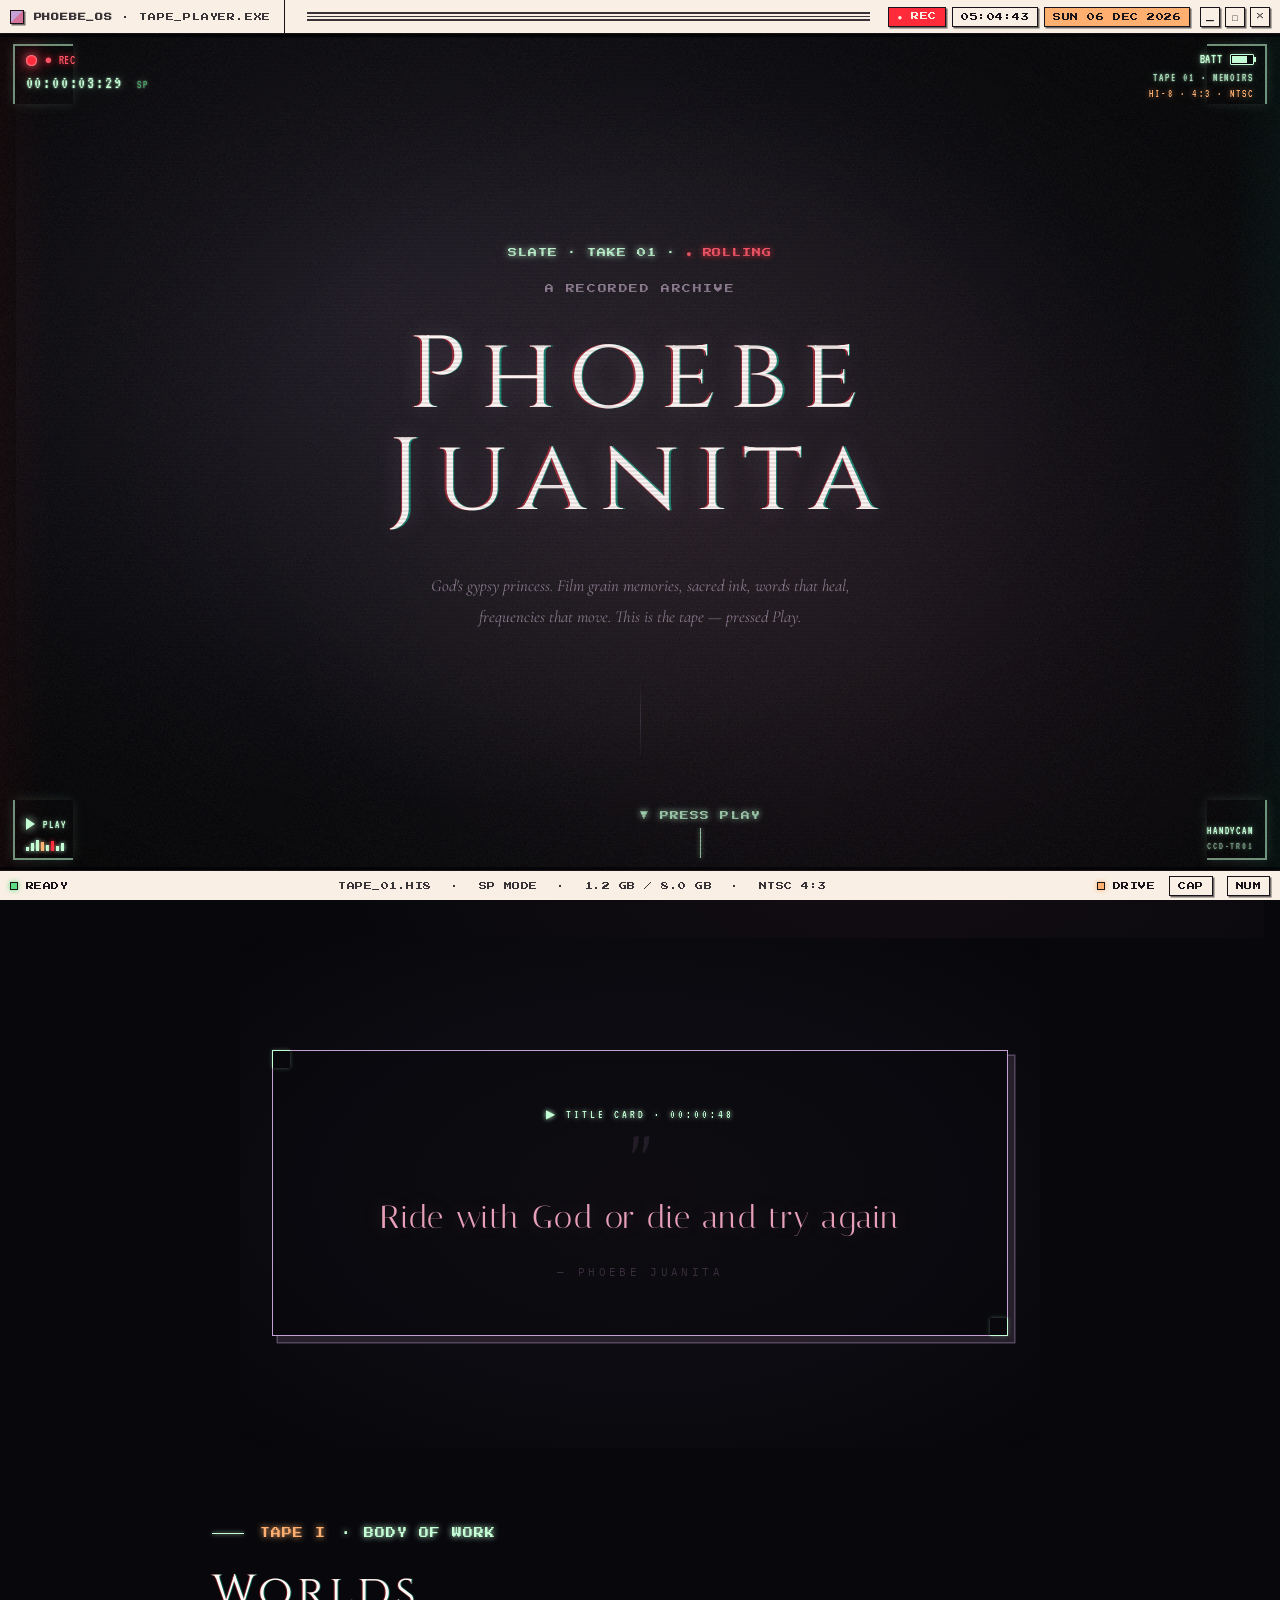
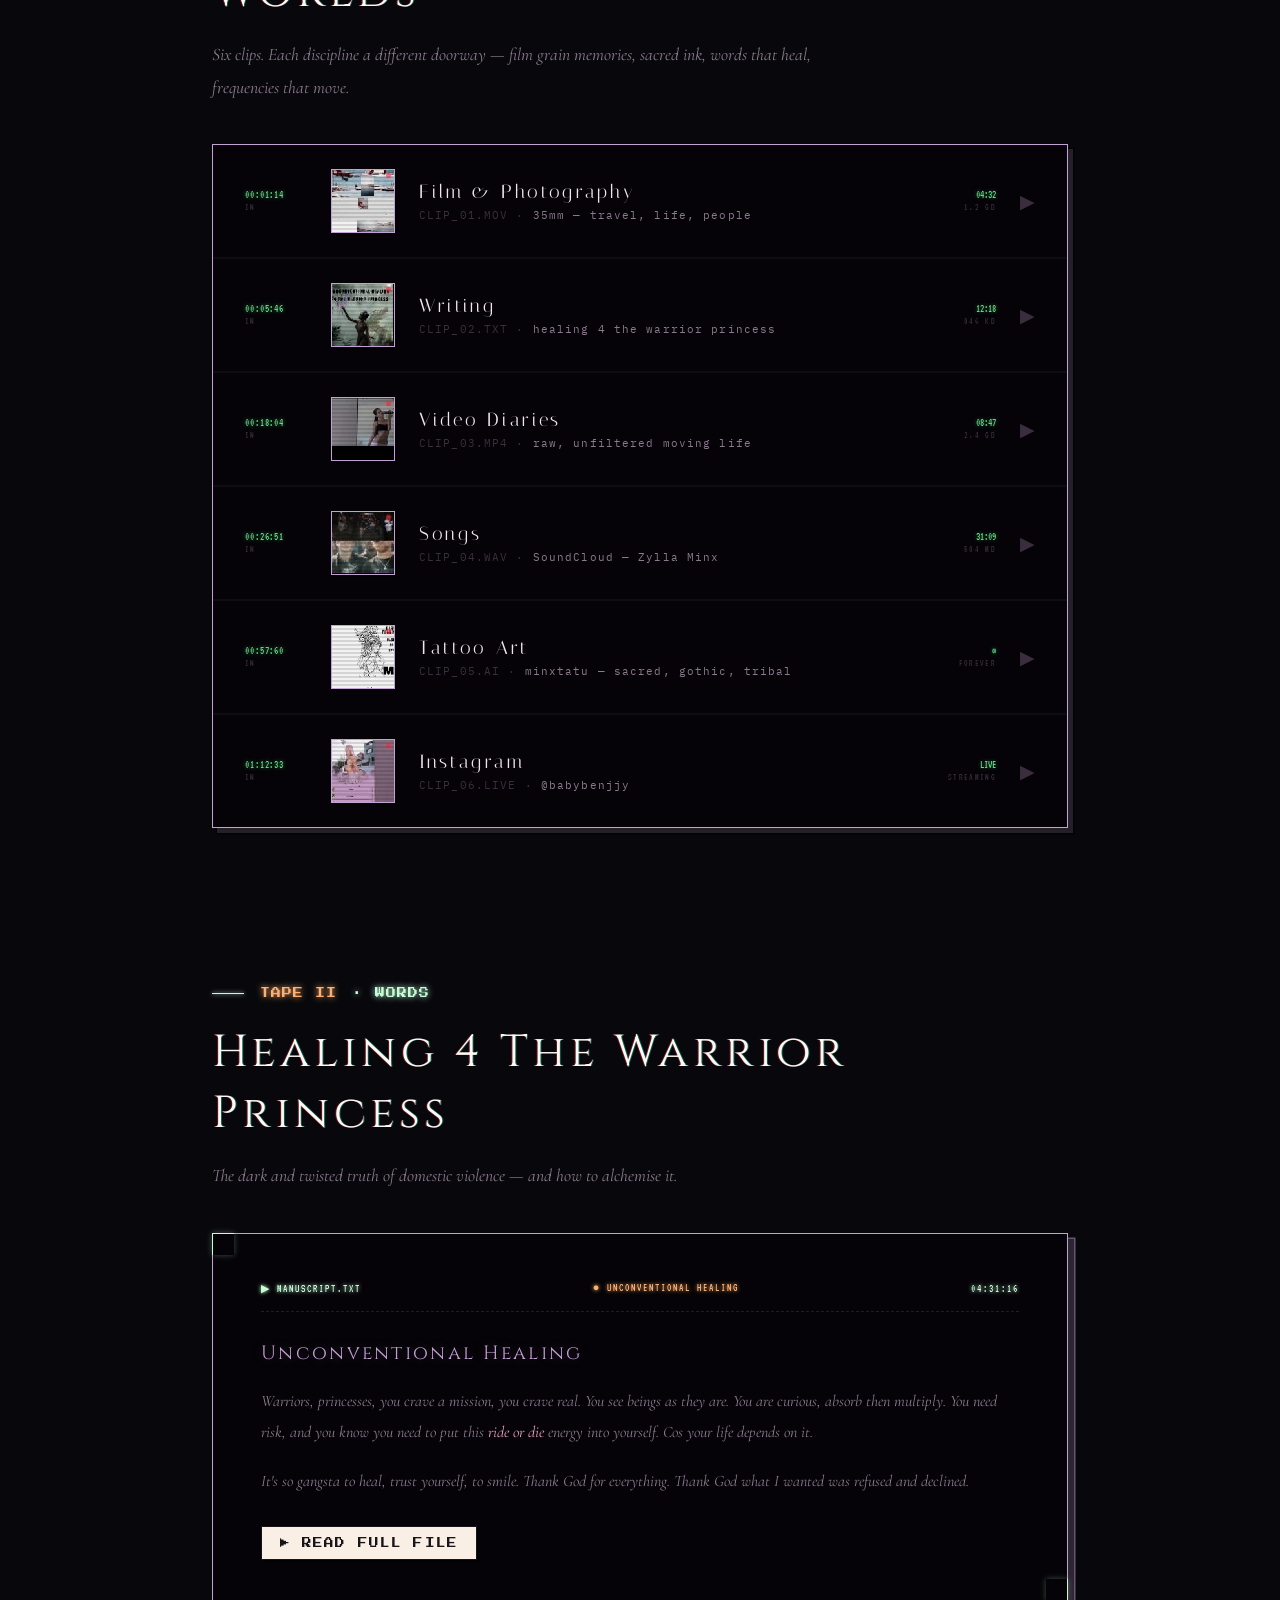
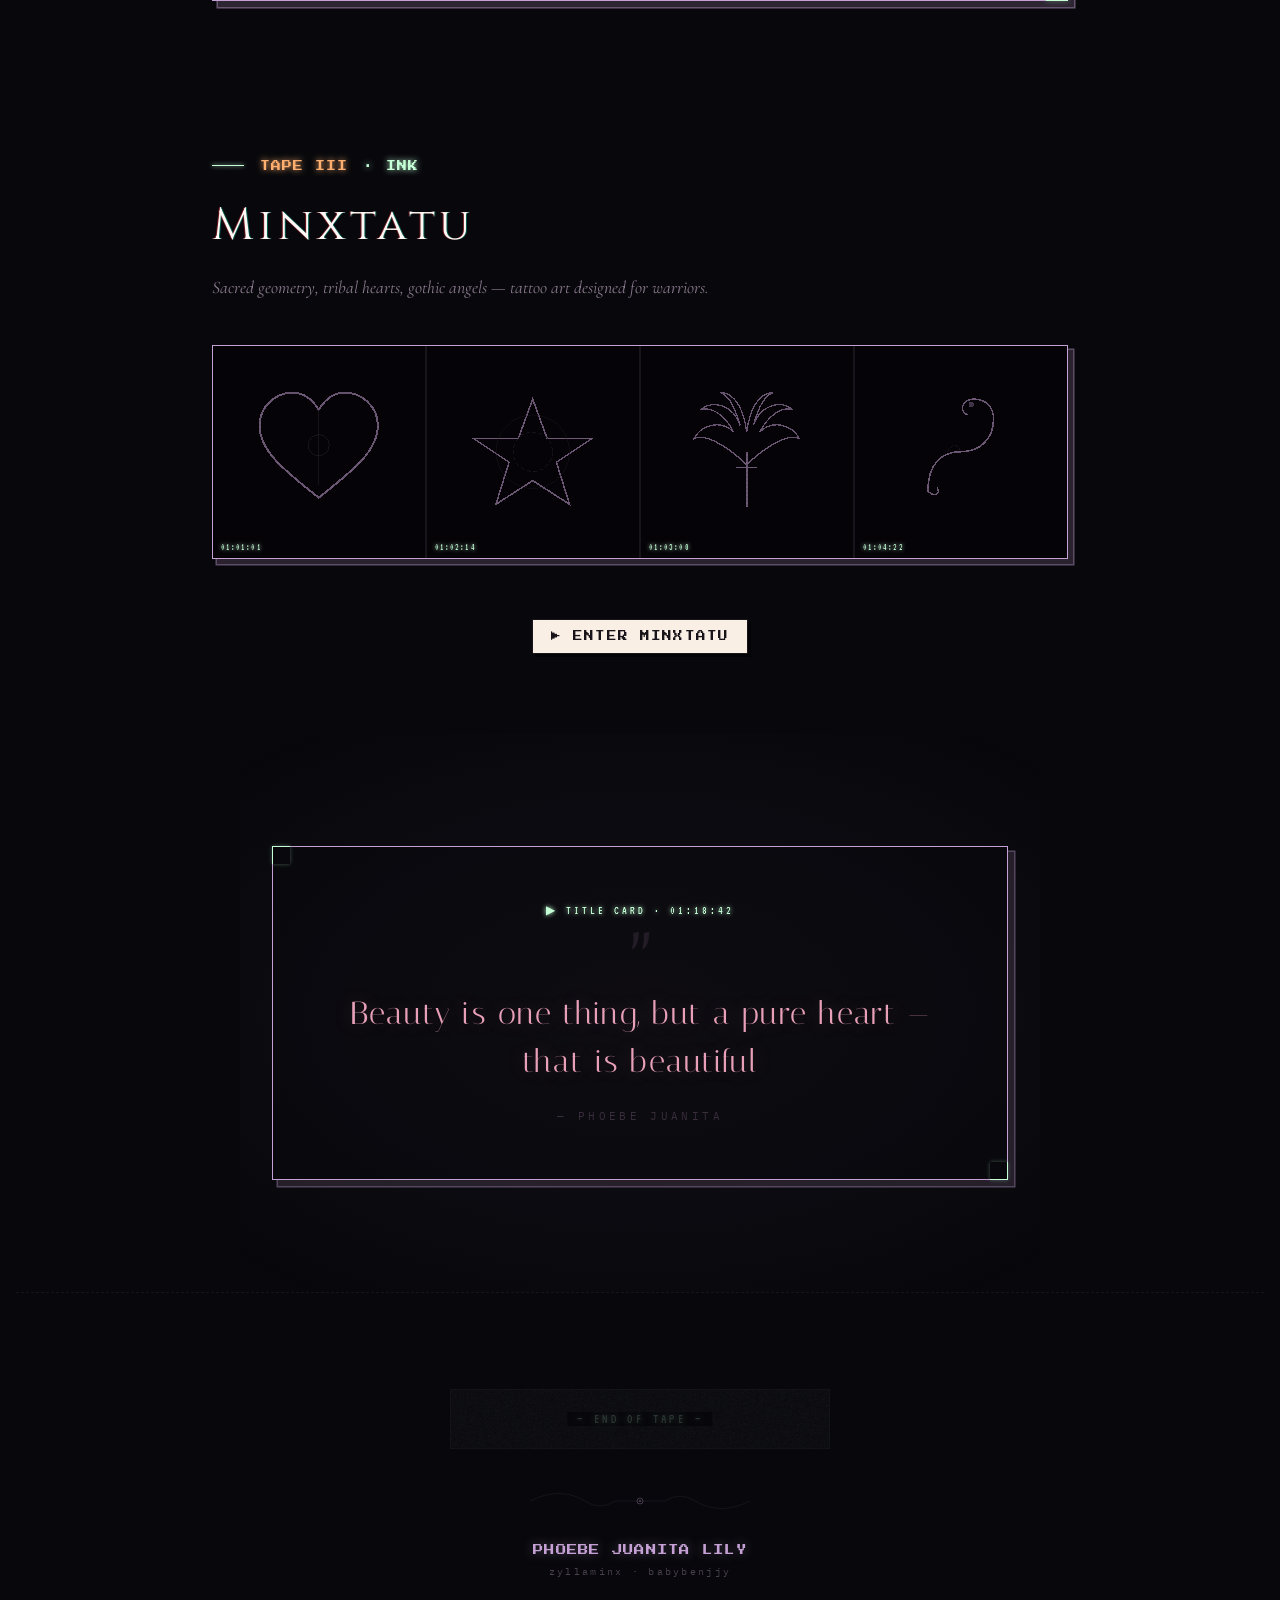
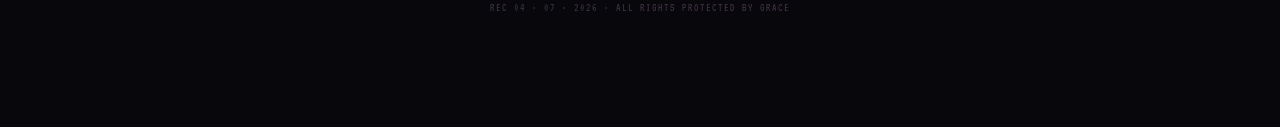
==== commit 6cbb34ce: "Remove minxx alias from landing page - Hero subtitle removed (was: <p class="hero-sub">minxx</p>) - " ====
--- a/index.html
+++ b/index.html
@@ -3,7 +3,7 @@
 <head>
 <meta charset="UTF-8">
 <meta name="viewport" content="width=device-width, initial-scale=1.0">
-<title>MINXX_OS — TAPE_PLAYER.EXE — TAPE_01.HI8</title>
+<title>PHOEBE_OS — TAPE_PLAYER.EXE — TAPE_01.HI8</title>
 <link href="https://fonts.googleapis.com/css2?family=VT323&family=Press+Start+2P&family=Cinzel:wght@400;700&family=Cormorant+Garamond:ital,wght@0,300;0,400;0,600;1,300;1,400&family=Italiana&family=IBM+Plex+Mono:wght@300;400;500&display=swap" rel="stylesheet">
 <style>
   *,*::before,*::after{
@@ -1422,7 +1422,7 @@
 <div class="os-bar top">
   <div class="os-logo">
     <span class="glyph"></span>
-    <span class="os-exe"><b>MINXX_OS</b> · TAPE_PLAYER.EXE</span>
+    <span class="os-exe"><b>PHOEBE_OS</b> · TAPE_PLAYER.EXE</span>
   </div>
   <div class="os-spacer" aria-hidden="true"><i></i><i></i><i></i></div>
   <div class="os-chip live">● REC</div>
@@ -1445,7 +1445,7 @@
   </div>
   <button class="taskbar-pill" data-action="restore">
     <span class="glyph"></span>
-    <span>MINXX_OS</span>
+    <span>PHOEBE_OS</span>
     <span>·</span>
     <span>TAPE_PLAYER.EXE</span>
     <span class="blink"></span>
@@ -1493,7 +1493,7 @@
      CRT VIEWFINDER STACK
      ════════════════════════════════════════════ -->
 <div class="crt-boot">
-  <div class="boot-line">MINXX_OS v1.0 — (C) GRACE INDUSTRIES 2026</div>
+  <div class="boot-line">PHOEBE_OS v1.0 — (C) GRACE INDUSTRIES 2026</div>
   <div class="boot-line">MEMORY OK · 640K · 1024 EXT</div>
   <div class="boot-line">DETECTING TAPE DRIVE........... [HI-8 OK]</div>
   <div class="boot-line">LOADING TAPE_PLAYER.EXE........ [DONE]</div>
@@ -1561,7 +1561,6 @@
       <p class="hero-slate">SLATE · TAKE 01 · <span>● ROLLING</span></p>
       <p class="hero-tag">a recorded archive</p>
       <h1 class="hero-name">Phoebe Juanita</h1>
-      <p class="hero-sub">minxx</p>
       <p class="hero-bio">
         God's gypsy princess. Film grain memories, sacred ink, words that heal,
         frequencies that move. This is the tape — pressed Play.
@@ -1582,7 +1581,7 @@
       <p class="quote-meta">▶ TITLE CARD · 00:00:48</p>
       <div class="quote-mark">"</div>
       <p class="quote-text">Ride with God or die and try again</p>
-      <p class="quote-attr">— minxx</p>
+      <p class="quote-attr">— Phoebe Juanita</p>
     </div>
   </div>
 
@@ -1613,7 +1612,7 @@
         <span class="clip-arrow">▶</span>
       </a>
 
-      <a class="clip" href="https://zyliaminx.my.canva.site/healing4princesswarrior?fbclid=PAQ0xDSwMExcBleHRuA2FlbQIxMQABp6ZcQ8dZu-_nupecEFtUBBslJXzZ19-ik6k2Okr4PpidsrXSG8Cdecx4JigC_aem_ec_Zoq3N8nfqUunXPVee8A" target="_blank" rel="noopener">
+      <a class="clip" href="healing-ebook/index.html">
         <div class="clip-tc">00:05:46<small>IN</small></div>
         <div class="clip-thumb">
           <img src="img/thumb_writing.jpg" alt="Unconventional Healing — warrior princess">
@@ -1716,7 +1715,7 @@
         Thank God what I wanted was refused and declined.
       </p>
 
-      <a class="ms-cta" href="https://zyliaminx.my.canva.site/healing4princesswarrior?fbclid=PAQ0xDSwMExcBleHRuA2FlbQIxMQABp6ZcQ8dZu-_nupecEFtUBBslJXzZ19-ik6k2Okr4PpidsrXSG8Cdecx4JigC_aem_ec_Zoq3N8nfqUunXPVee8A" target="_blank" rel="noopener">▶ READ FULL FILE</a>
+      <a class="ms-cta" href="healing-ebook/index.html">▶ READ FULL FILE</a>
     </div>
   </section>
 
@@ -1798,7 +1797,7 @@
       <circle cx="110" cy="20" r="1" fill="#c4a0d4"/>
     </svg>
     <p class="footer-name">PHOEBE JUANITA LILY</p>
-    <p class="footer-sub">zyllaminx · minxx · babybenjjy</p>
+    <p class="footer-sub">zyllaminx · babybenjjy</p>
     <p class="footer-meta">REC 04 · 07 · 2026 · ALL RIGHTS PROTECTED BY GRACE</p>
   </footer>
 
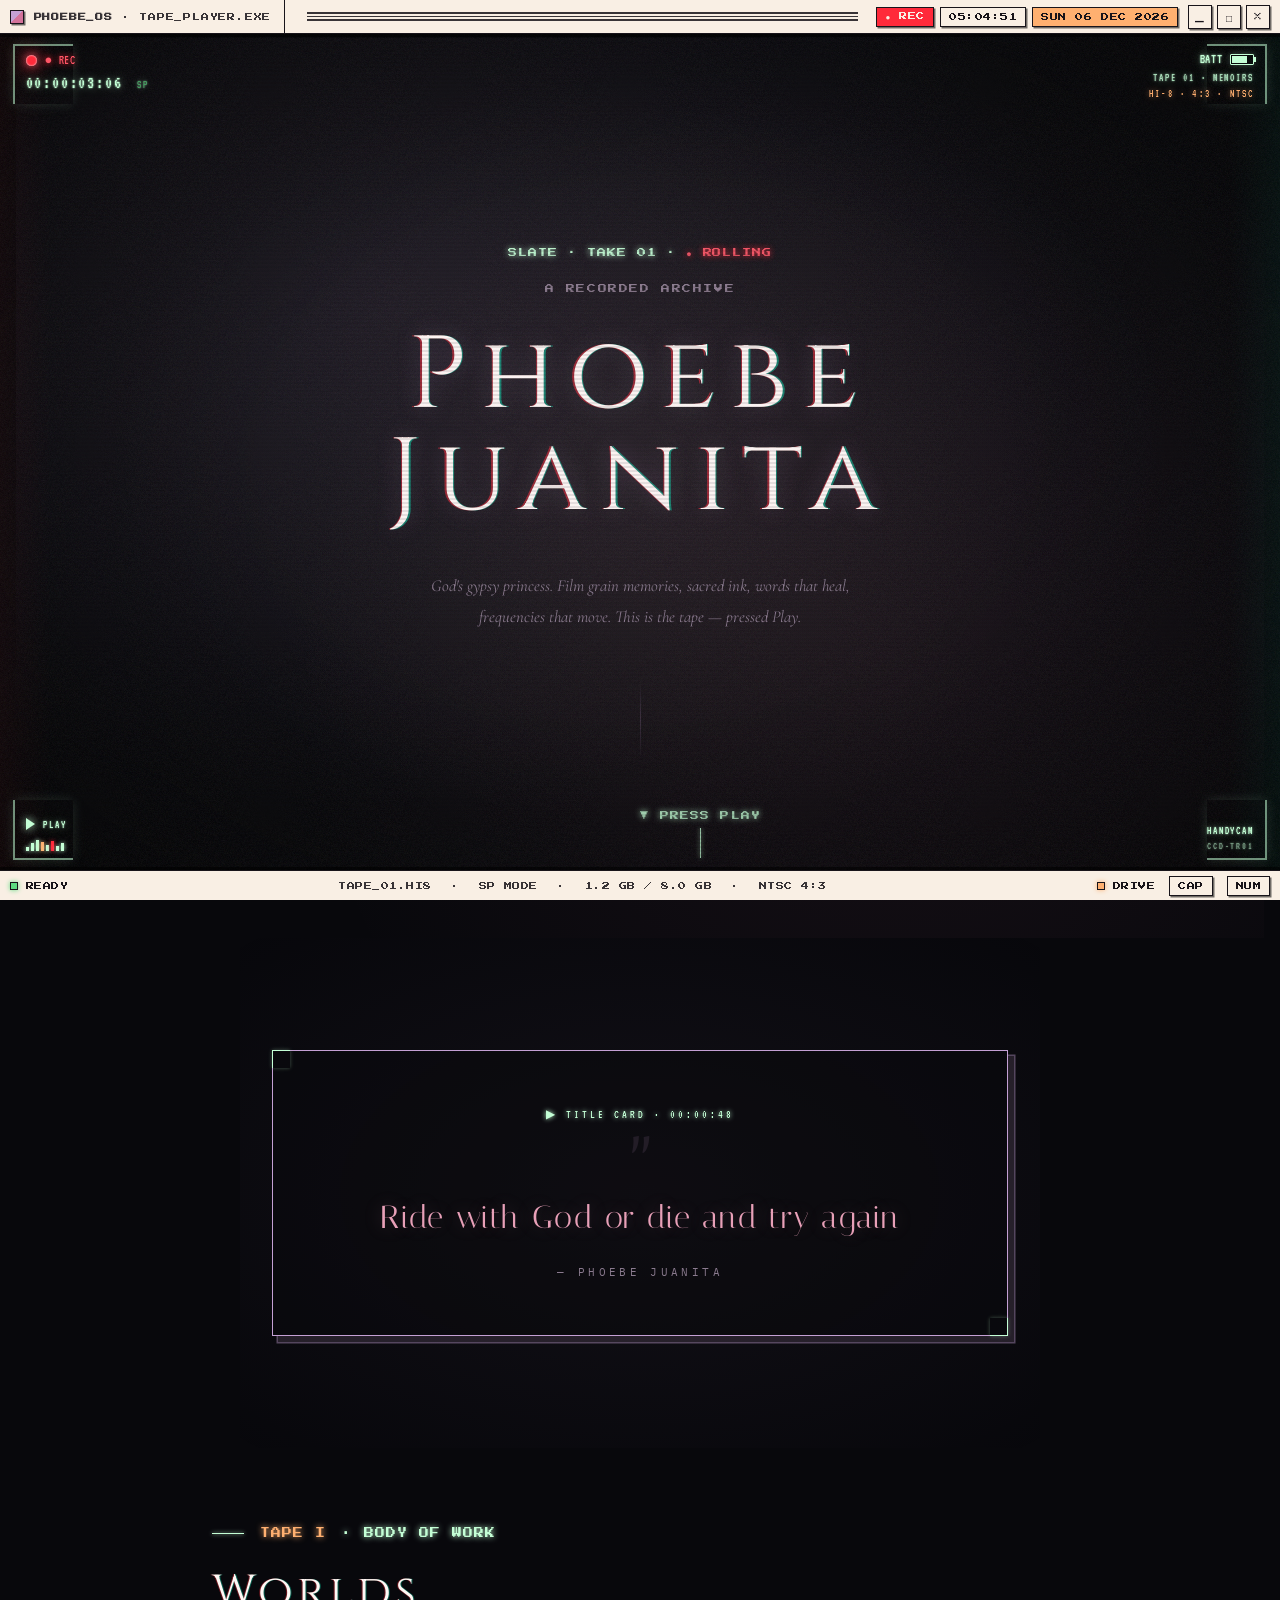
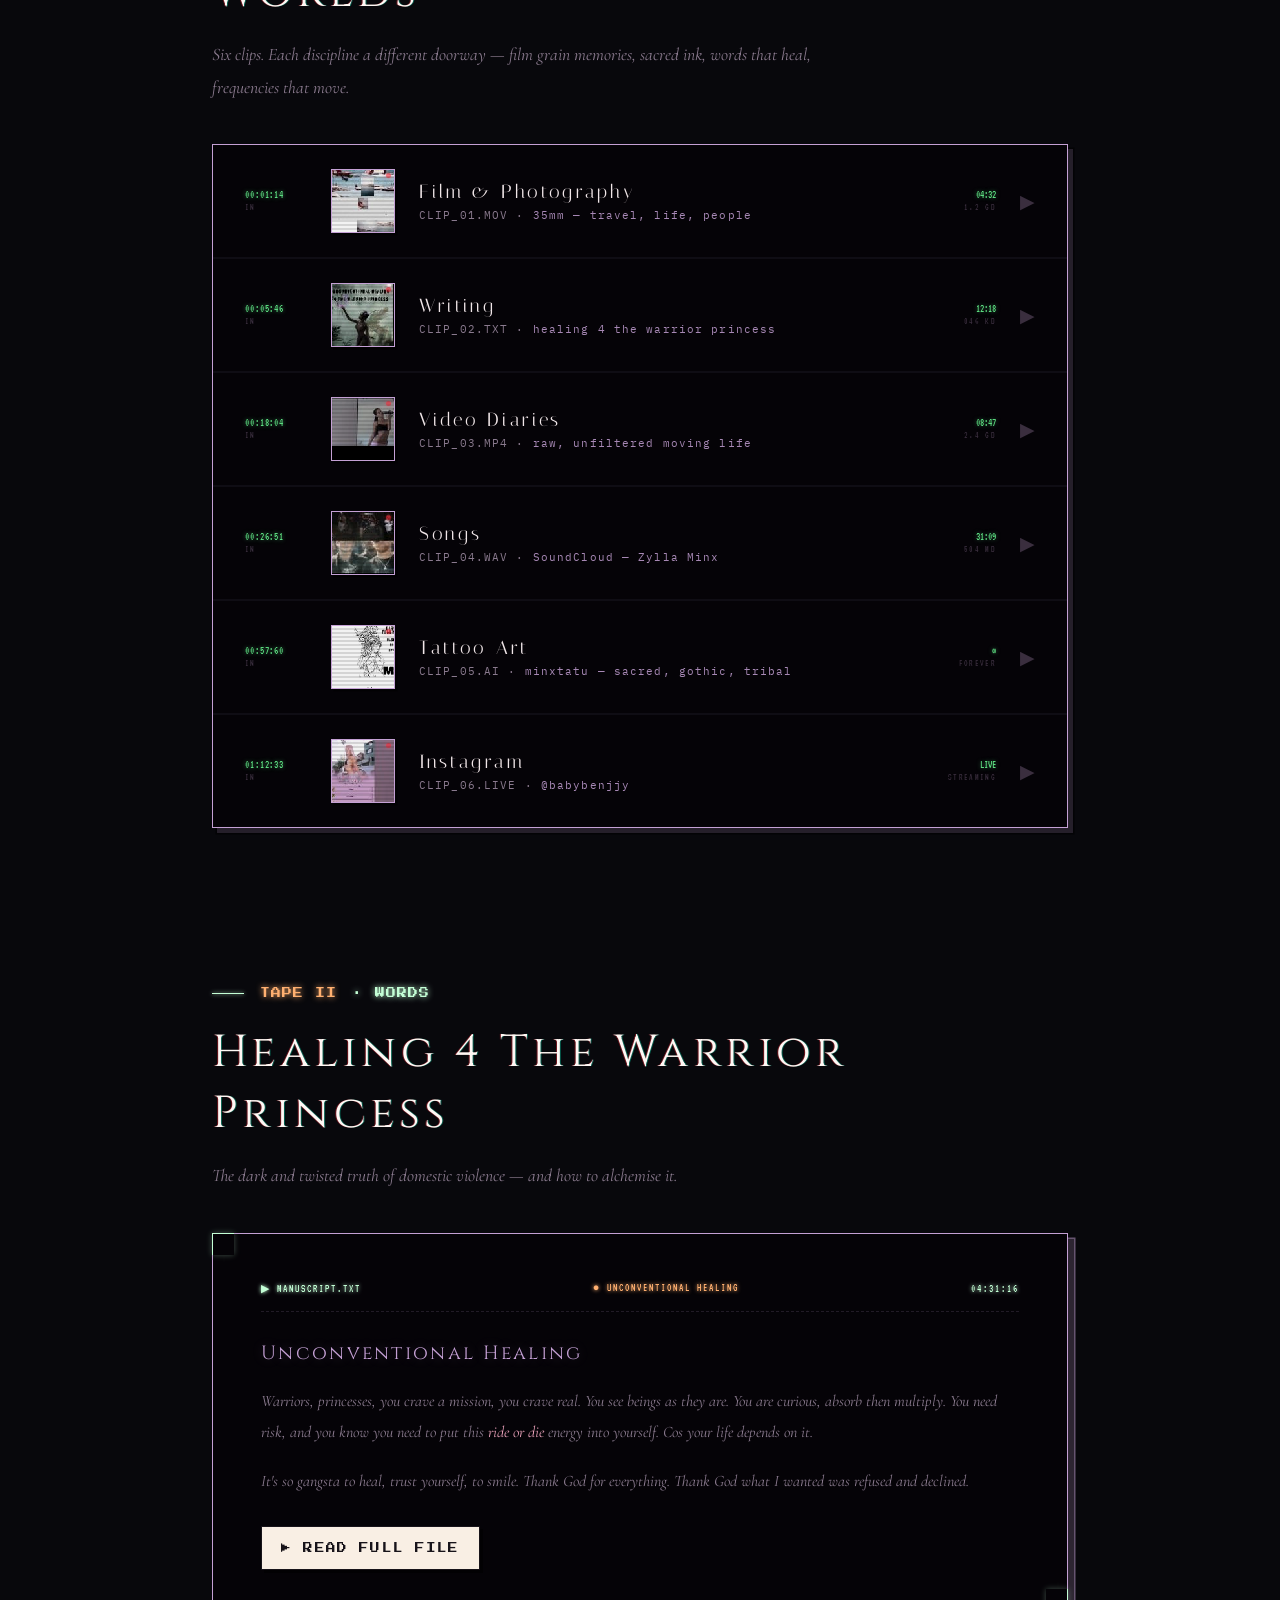
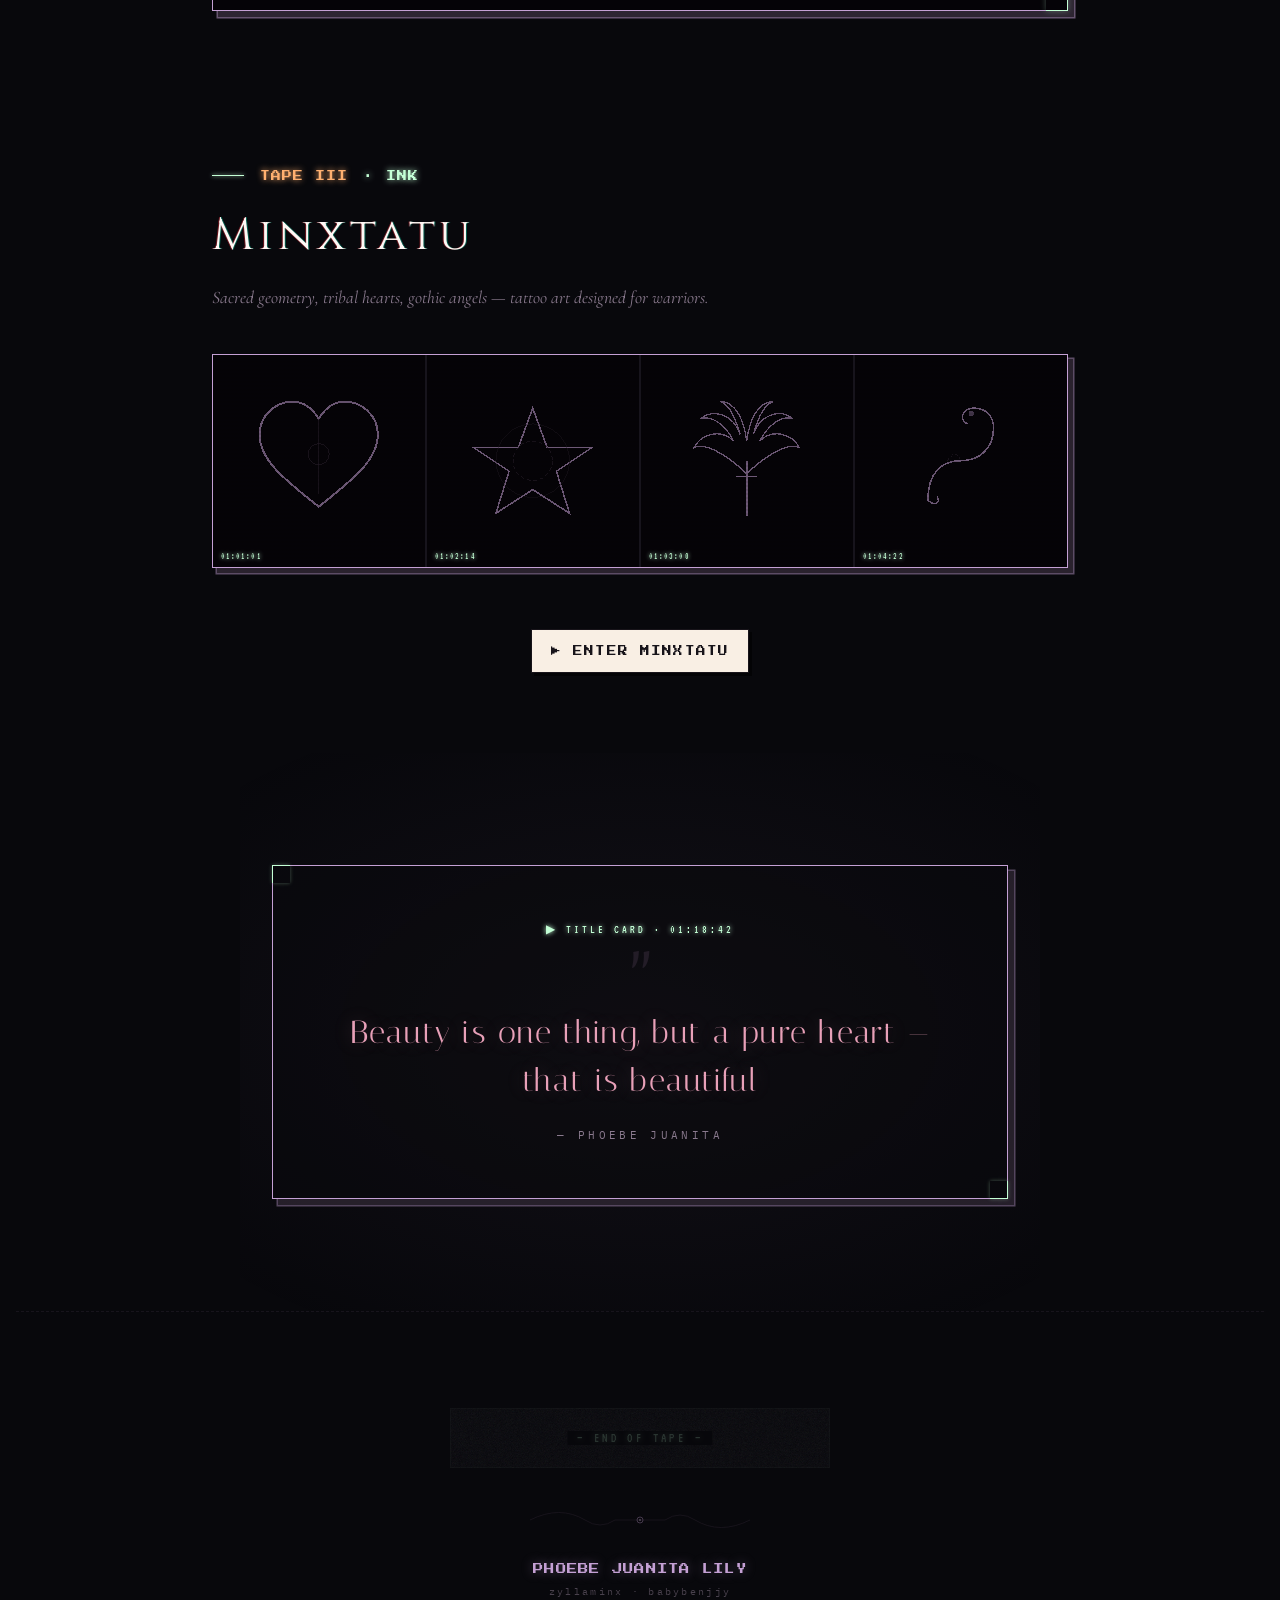
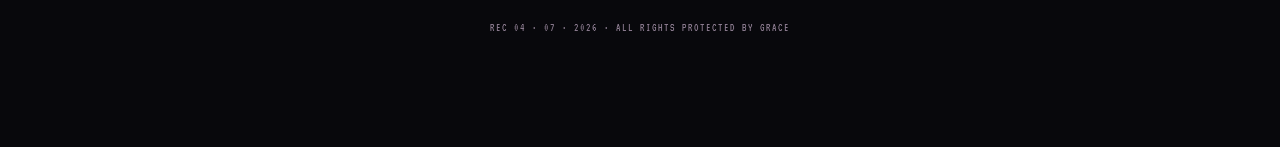
==== commit c8f3ff62: "a11y: WCAG 2.1 AA fixes — focus rings, landmarks, contrast, hit-areas - Add :focus-visible phosphor " ====
--- a/index.html
+++ b/index.html
@@ -8,8 +8,61 @@
 <style>
   *,*::before,*::after{
     margin:0;padding:0;box-sizing:border-box;
-    /* PIXEL CURSOR — pulled from PixelTalk */
+  }
+  /* PIXEL CURSOR — pulled from PixelTalk. Scoped to body so user
+     system cursor preferences (large/inverted/high-contrast) still
+     apply on interactive elements + assistive overlays. */
+  body{
     cursor:url("data:image/svg+xml;utf8,%3Csvg xmlns='http://www.w3.org/2000/svg' width='10' height='16' viewBox='0 0 10 16'%3E%3Cimage width='10' height='16' image-rendering='pixelated' xlink:href='[data-uri]' xmlns:xlink='http://www.w3.org/1999/xlink'/%3E%3C/svg%3E"),auto;
+  }
+  a,button,[role="button"],input,select,textarea,label,.clip,.os-btn,.ms-cta,.pm-btn{cursor:pointer}
+  input[type="text"],input[type="email"],textarea{cursor:text}
+
+  /* ════════════════════════════════════════════════════
+     A11Y — skip link, focus rings, reduced motion, hit-area
+     ════════════════════════════════════════════════════ */
+  .skip-link{
+    position:fixed;
+    top:-100px;
+    left:8px;
+    z-index:99999;
+    background:var(--phosphor);
+    color:var(--tape-black);
+    font-family:'Press Start 2P',monospace;
+    font-size:10px;
+    padding:10px 14px;
+    border:2px solid var(--tape-black);
+    box-shadow:3px 3px 0 var(--os-shadow);
+    text-decoration:none;
+    letter-spacing:0.08em;
+    text-transform:uppercase;
+    transition:top 0.15s ease-out;
+  }
+  .skip-link:focus{top:8px}
+  .skip-link:focus-visible{outline:2px solid var(--tape-black);outline-offset:2px}
+
+
+  a:focus-visible,
+  button:focus-visible,
+  [role="button"]:focus-visible,
+  .clip:focus-visible,
+  .os-btn:focus-visible,
+  .ms-cta:focus-visible,
+  .pm-btn:focus-visible{
+    outline:2px solid var(--phosphor);
+    outline-offset:3px;
+    box-shadow:0 0 12px rgba(196,255,214,0.55);
+    border-radius:1px;
+  }
+  @media (prefers-reduced-motion: reduce){
+    *,*::before,*::after{
+      animation-duration:0.01ms !important;
+      animation-iteration-count:1 !important;
+      transition-duration:0.01ms !important;
+      scroll-behavior:auto !important;
+    }
+    body{cursor:auto !important}
+    a,button,[role="button"],input,select,textarea,label,.clip,.os-btn,.ms-cta,.pm-btn{cursor:pointer !important}
   }
 
   :root{
@@ -135,7 +188,7 @@
     margin-left:0.6rem;
   }
   .os-btn{
-    width:20px;height:20px;
+    width:24px;height:24px;
     border:1.5px solid var(--os-ink);
     background:var(--os-cream);
     box-shadow:1.5px 1.5px 0 var(--os-shadow);
@@ -143,13 +196,26 @@
     align-items:center;
     justify-content:center;
     font-family:'Press Start 2P',monospace;
-    font-size:9px;
+    font-size:10px;
     color:var(--os-ink);
     text-decoration:none;
     line-height:1;
     padding:0;
     transition:transform 0.05s, background 0.05s;
     pointer-events:auto;
+    position:relative;
+  }
+  /* invisible 44×44 hit-area for touch (WCAG 2.5.5) */
+  .os-btn::before{
+    content:"";
+    position:absolute;
+    inset:-10px;
+    min-width:44px;
+    min-height:44px;
+    /* keep centered when inset is asymmetric due to small button */
+    left:50%;top:50%;
+    width:44px;height:44px;
+    transform:translate(-50%,-50%);
   }
   .os-btn:hover{background:var(--lavender)}
   .os-btn:active{transform:translate(1.5px,1.5px);box-shadow:0 0 0 var(--os-shadow)}
@@ -391,9 +457,10 @@
     padding:0 1.4rem 1.4rem;
   }
   .pm-btn{
+    position:relative;
     font-family:'Press Start 2P',monospace;
     font-size:8px;
-    padding:0.7rem 1rem;
+    padding:14px 18px;
     border:1.5px solid var(--os-ink);
     background:var(--os-cream);
     color:var(--os-ink);
@@ -402,6 +469,15 @@
     letter-spacing:0.08em;
     text-decoration:none;
     transition:all 0.05s;
+  }
+  /* invisible 44×44 minimum hit-area (WCAG 2.5.5) */
+  .pm-btn::before{
+    content:"";
+    position:absolute;
+    top:50%;left:50%;
+    width:max(100%,44px);
+    height:max(100%,44px);
+    transform:translate(-50%,-50%);
   }
   .pm-btn:hover{background:var(--lavender)}
   .pm-btn.danger:hover{background:var(--rec-red);color:var(--os-cream)}
@@ -1038,7 +1114,7 @@
     font-size:0.7rem;
     letter-spacing:0.3em;
     text-transform:uppercase;
-    color:var(--dim);
+    color:var(--muted);
   }
 
   /* ════════════════════════════════════════════════════
@@ -1149,10 +1225,10 @@
   .clip-meta{
     font-family:'IBM Plex Mono',monospace;
     font-size:0.7rem;
-    color:var(--dim);
+    color:var(--muted);
     letter-spacing:0.1em;
   }
-  .clip-meta em{color:var(--muted);font-style:normal}
+  .clip-meta em{color:var(--lavender);font-style:normal;opacity:0.85}
 
   /* duration / size column */
   .clip-stats{
@@ -1231,7 +1307,9 @@
   .ms-text em{color:var(--rose);font-style:italic}
 
   .ms-cta{
-    display:inline-block;
+    display:inline-flex;
+    align-items:center;
+    min-height:44px;
     margin-top:1.8rem;
     font-family:'Press Start 2P',monospace;
     font-size:0.6rem;
@@ -1240,7 +1318,7 @@
     color:var(--os-ink);
     text-decoration:none;
     border:1.5px solid var(--os-ink);
-    padding:0.7rem 1.1rem;
+    padding:0.85rem 1.2rem;
     transition:all 0.05s;
     background:var(--os-cream);
     box-shadow:3px 3px 0 var(--os-shadow);
@@ -1359,7 +1437,7 @@
     font-family:'VT323',monospace;
     font-size:0.7rem;
     letter-spacing:0.18em;
-    color:var(--dim);
+    color:var(--muted);
     margin-top:1.5rem;
   }
 
@@ -1393,7 +1471,7 @@
     .os-bar.top{height:30px;padding:0 6px;font-size:7px}
     .os-bar.bot{height:24px;padding:0 6px;font-size:6px}
     .os-bar .os-chip{font-size:6px;height:16px;padding:0 5px}
-    .os-btn{width:14px;height:14px;font-size:6px}
+    .os-btn{width:18px;height:18px;font-size:7px}
     .os-status-mid{display:none}
     .os-exe{display:none}
     body{padding-top:34px;padding-bottom:28px}
@@ -1416,24 +1494,27 @@
 </head>
 <body>
 
+<!-- skip link for keyboard / screen-reader users -->
+<a href="#main" class="skip-link">Skip to main content</a>
+
 <!-- ════════════════════════════════════════════
      PIXEL-OS TOP BAR — title chrome
      ════════════════════════════════════════════ -->
-<div class="os-bar top">
+<header class="os-bar top" role="banner">
   <div class="os-logo">
     <span class="glyph"></span>
     <span class="os-exe"><b>PHOEBE_OS</b> · TAPE_PLAYER.EXE</span>
   </div>
   <div class="os-spacer" aria-hidden="true"><i></i><i></i><i></i></div>
-  <div class="os-chip live">● REC</div>
-  <div class="os-chip" id="os-clock">22:10:48</div>
+  <div class="os-chip live" aria-label="Recording status">● REC</div>
+  <div class="os-chip" id="os-clock" aria-live="off">22:10:48</div>
   <div class="os-chip amber" id="os-date">TUE 07 APR 2026</div>
-  <div class="os-controls">
-    <button class="os-btn" data-action="minimize" title="minimize">_</button>
-    <button class="os-btn" data-action="maximize" title="maximize / fullscreen">□</button>
-    <button class="os-btn" data-action="close" title="eject tape">×</button>
+  <div class="os-controls" role="group" aria-label="Window controls">
+    <button class="os-btn" data-action="minimize" title="minimize" aria-label="Minimize window">_</button>
+    <button class="os-btn" data-action="maximize" title="maximize / fullscreen" aria-label="Maximize / fullscreen">□</button>
+    <button class="os-btn" data-action="close" title="eject tape" aria-label="Eject tape and exit">×</button>
   </div>
-</div>
+</header>
 
 <!-- ════════════════════════════════════════════
      MINIMIZED TASKBAR (shown when minimized)
@@ -1549,9 +1630,9 @@
 </div>
 
 <!-- ════════════════════════════════════════════
-     STAGE
+     STAGE — main landmark
      ════════════════════════════════════════════ -->
-<div class="stage">
+<main class="stage" id="main">
 
   <!-- ╔═══════════════════════════════════╗ -->
   <!-- ║              HERO                 ║ -->
@@ -1801,12 +1882,12 @@
     <p class="footer-meta">REC 04 · 07 · 2026 · ALL RIGHTS PROTECTED BY GRACE</p>
   </footer>
 
-</div>
+</main>
 
 <!-- ════════════════════════════════════════════
      PIXEL-OS BOTTOM STATUS BAR
      ════════════════════════════════════════════ -->
-<div class="os-bar bot">
+<div class="os-bar bot" role="contentinfo" aria-label="System status">
   <div class="os-status-left">
     <span class="os-led"></span>
     <span>READY</span>
@@ -1899,10 +1980,14 @@
 document.querySelectorAll('.clips').forEach(el=>clipsObs.observe(el));
 
 // OCCASIONAL VHS GLITCH — momentary chromatic kick
+// Respects prefers-reduced-motion (WCAG 2.3.3 Animation from Interactions)
 (function(){
   const stage = document.querySelector('.stage');
   if(!stage) return;
+  const reduceMotion = window.matchMedia('(prefers-reduced-motion: reduce)');
+  if(reduceMotion.matches) return;
   function glitch(){
+    if(reduceMotion.matches) return;
     if(document.body.classList.contains('minimized') || document.body.classList.contains('ejecting')) {
       setTimeout(glitch, 5000);
       return;
@@ -1928,11 +2013,38 @@
   const ejectScreen = document.getElementById('ejectScreen');
   const taskbar = document.getElementById('taskbar');
 
-  // helper — restore focus on key for a11y
+  // ──── focus trap (WCAG 2.1.2 No Keyboard Trap, 2.4.3 Focus Order) ────
+  let lastFocusedBeforeModal = null;
+  let trapKeyHandler = null;
   function trapFocus(node){
     if(!node) return;
-    const focusable = node.querySelectorAll('button,a,[tabindex]');
-    if(focusable.length) focusable[0].focus();
+    const focusable = node.querySelectorAll(
+      'button,a[href],[tabindex]:not([tabindex="-1"]),input,select,textarea'
+    );
+    if(!focusable.length) return;
+    const first = focusable[0];
+    const last  = focusable[focusable.length - 1];
+    lastFocusedBeforeModal = document.activeElement;
+    first.focus();
+    trapKeyHandler = (e)=>{
+      if(e.key !== 'Tab') return;
+      if(e.shiftKey && document.activeElement === first){
+        e.preventDefault();
+        last.focus();
+      } else if(!e.shiftKey && document.activeElement === last){
+        e.preventDefault();
+        first.focus();
+      }
+    };
+    node.addEventListener('keydown', trapKeyHandler);
+  }
+  function releaseFocus(node){
+    if(node && trapKeyHandler){ node.removeEventListener('keydown', trapKeyHandler); }
+    trapKeyHandler = null;
+    if(lastFocusedBeforeModal && typeof lastFocusedBeforeModal.focus === 'function'){
+      lastFocusedBeforeModal.focus();
+    }
+    lastFocusedBeforeModal = null;
   }
 
   function minimize(){
@@ -1968,6 +2080,7 @@
   }
   function hideCloseModal(){
     modal.classList.remove('show');
+    releaseFocus(modal);
   }
 
   function ejectTape(){
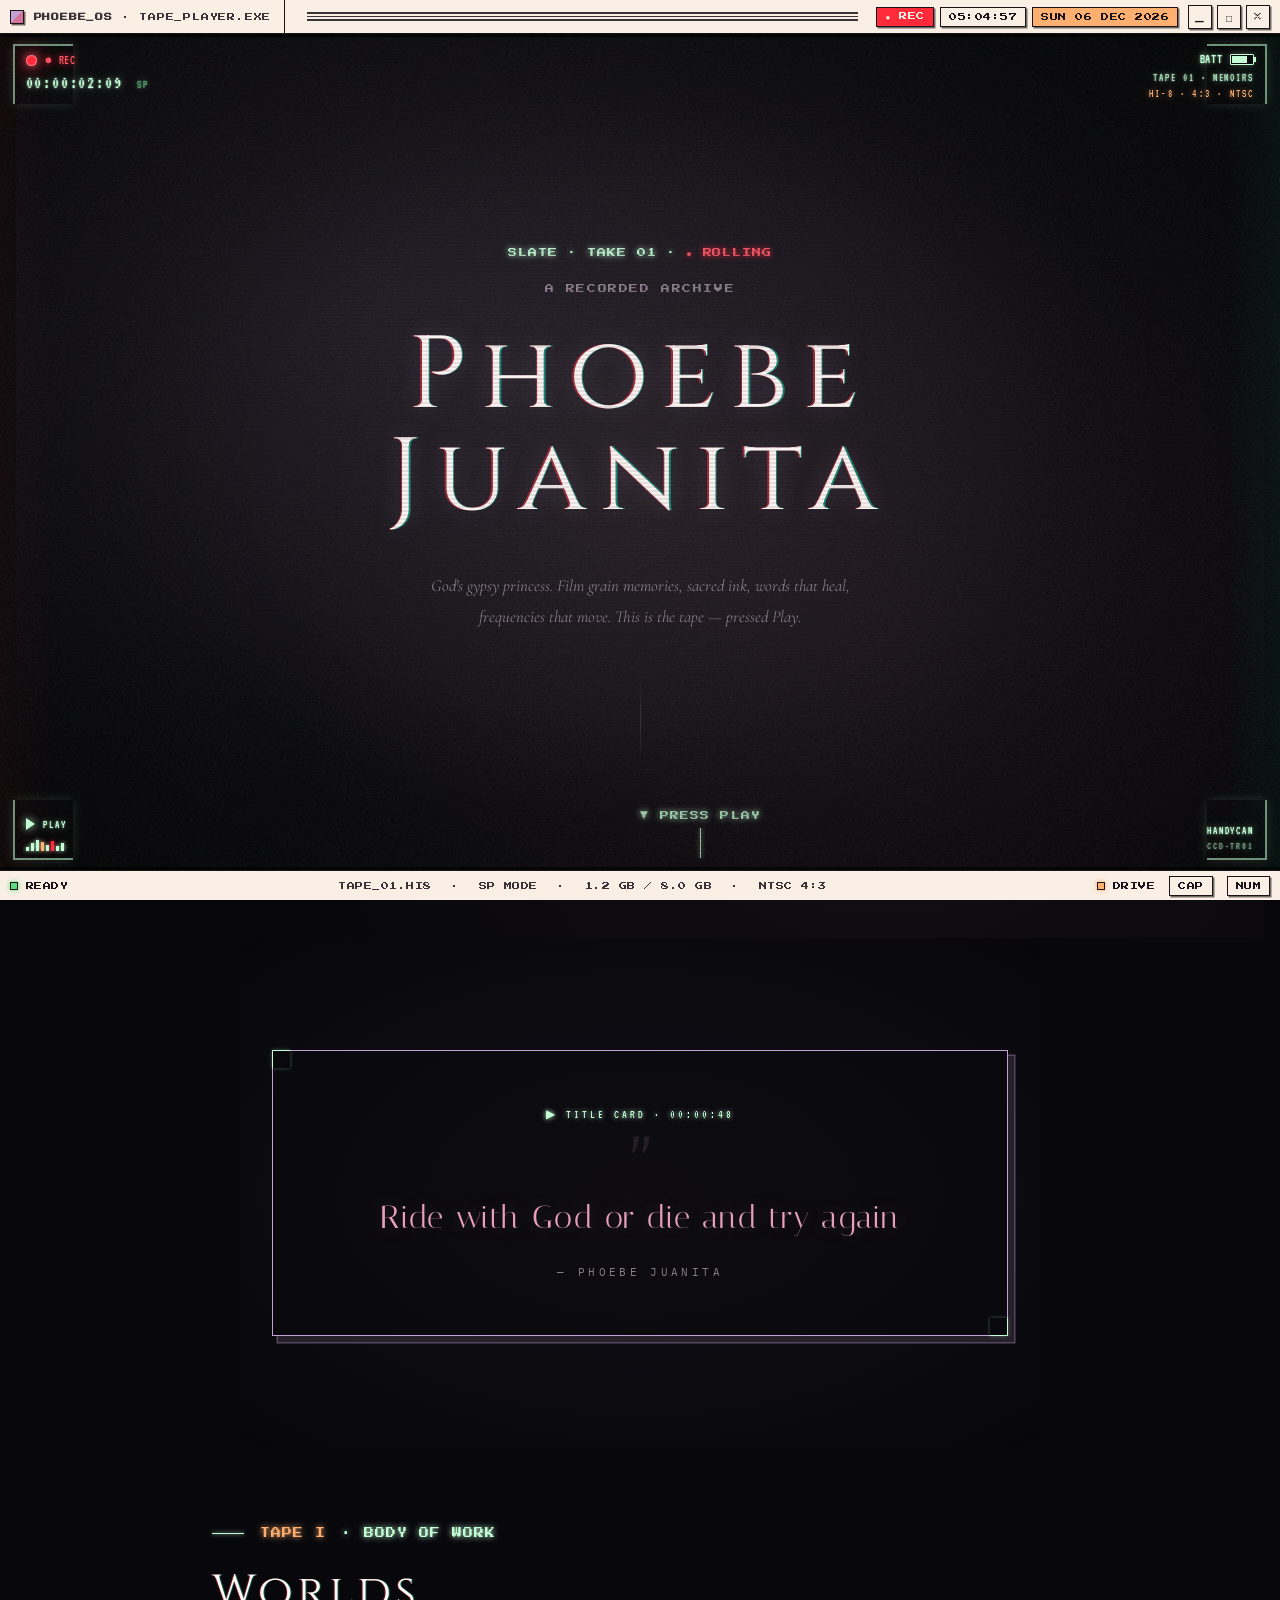
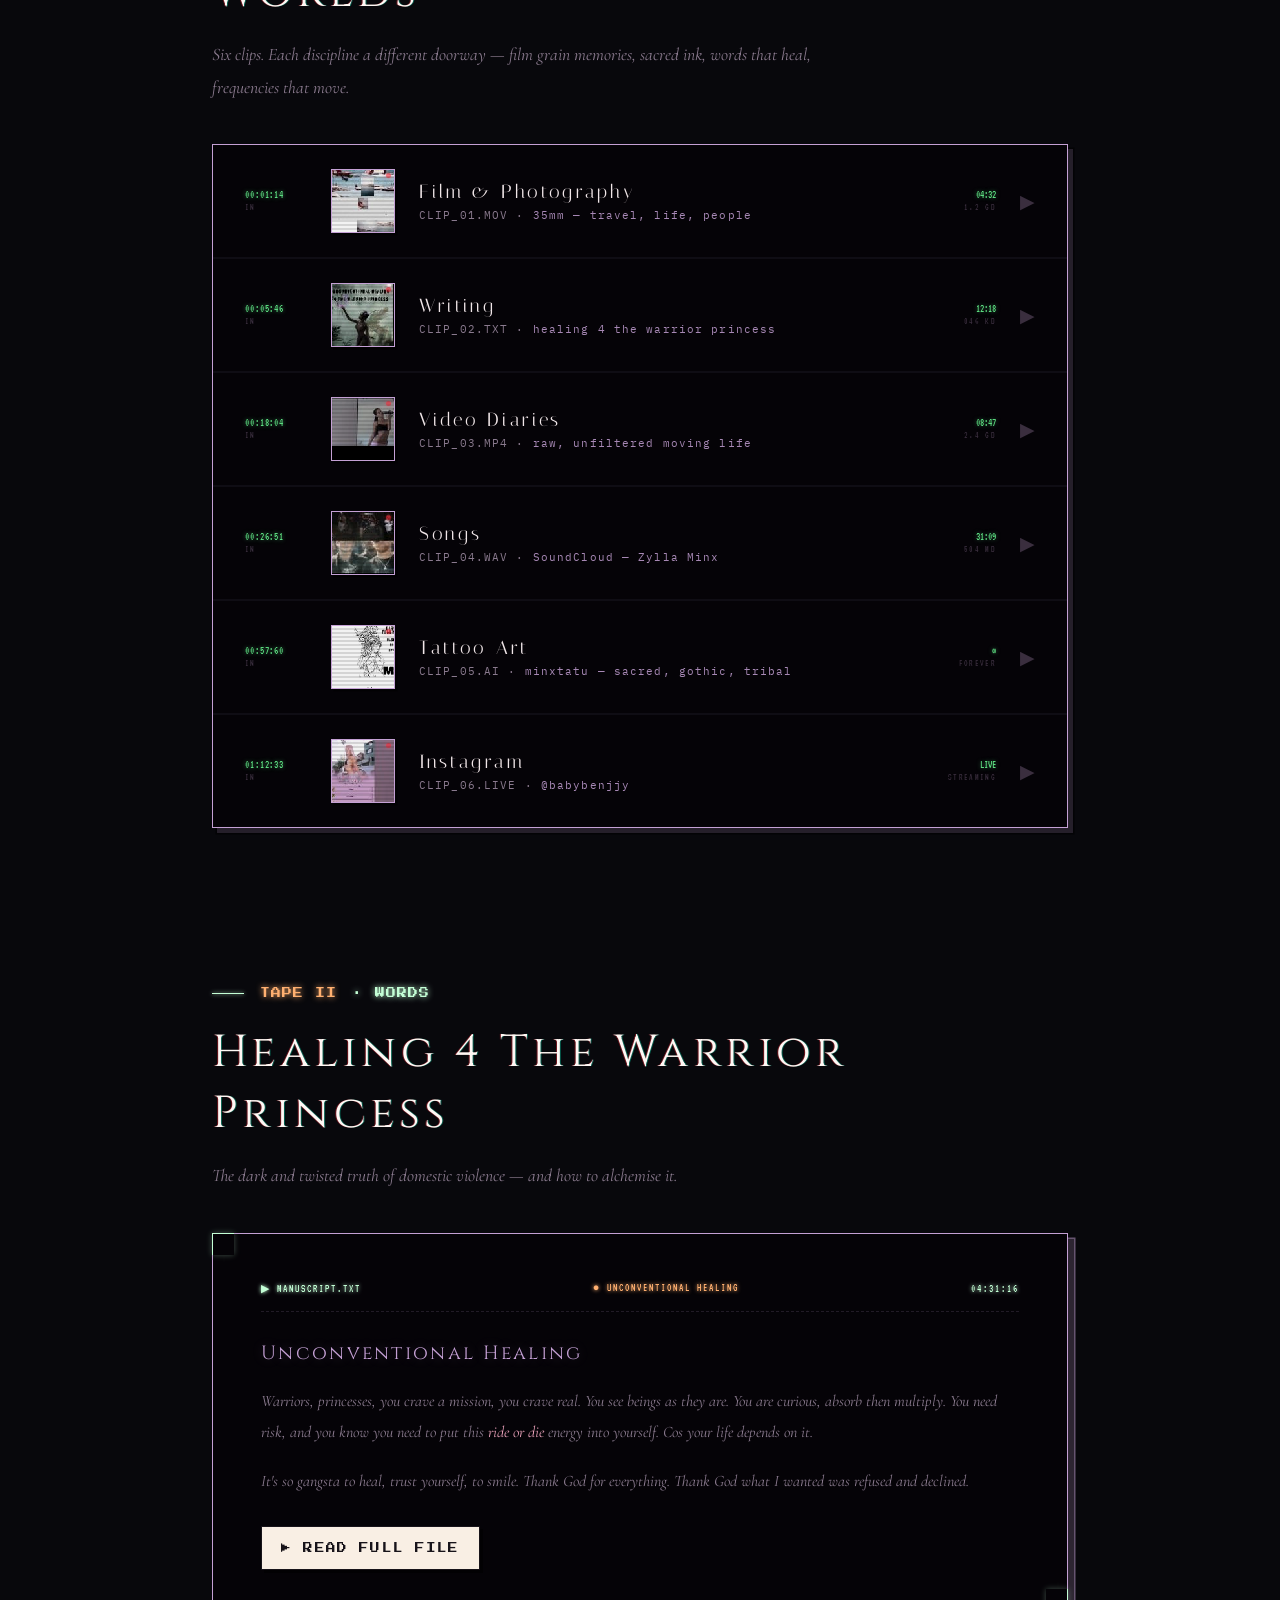
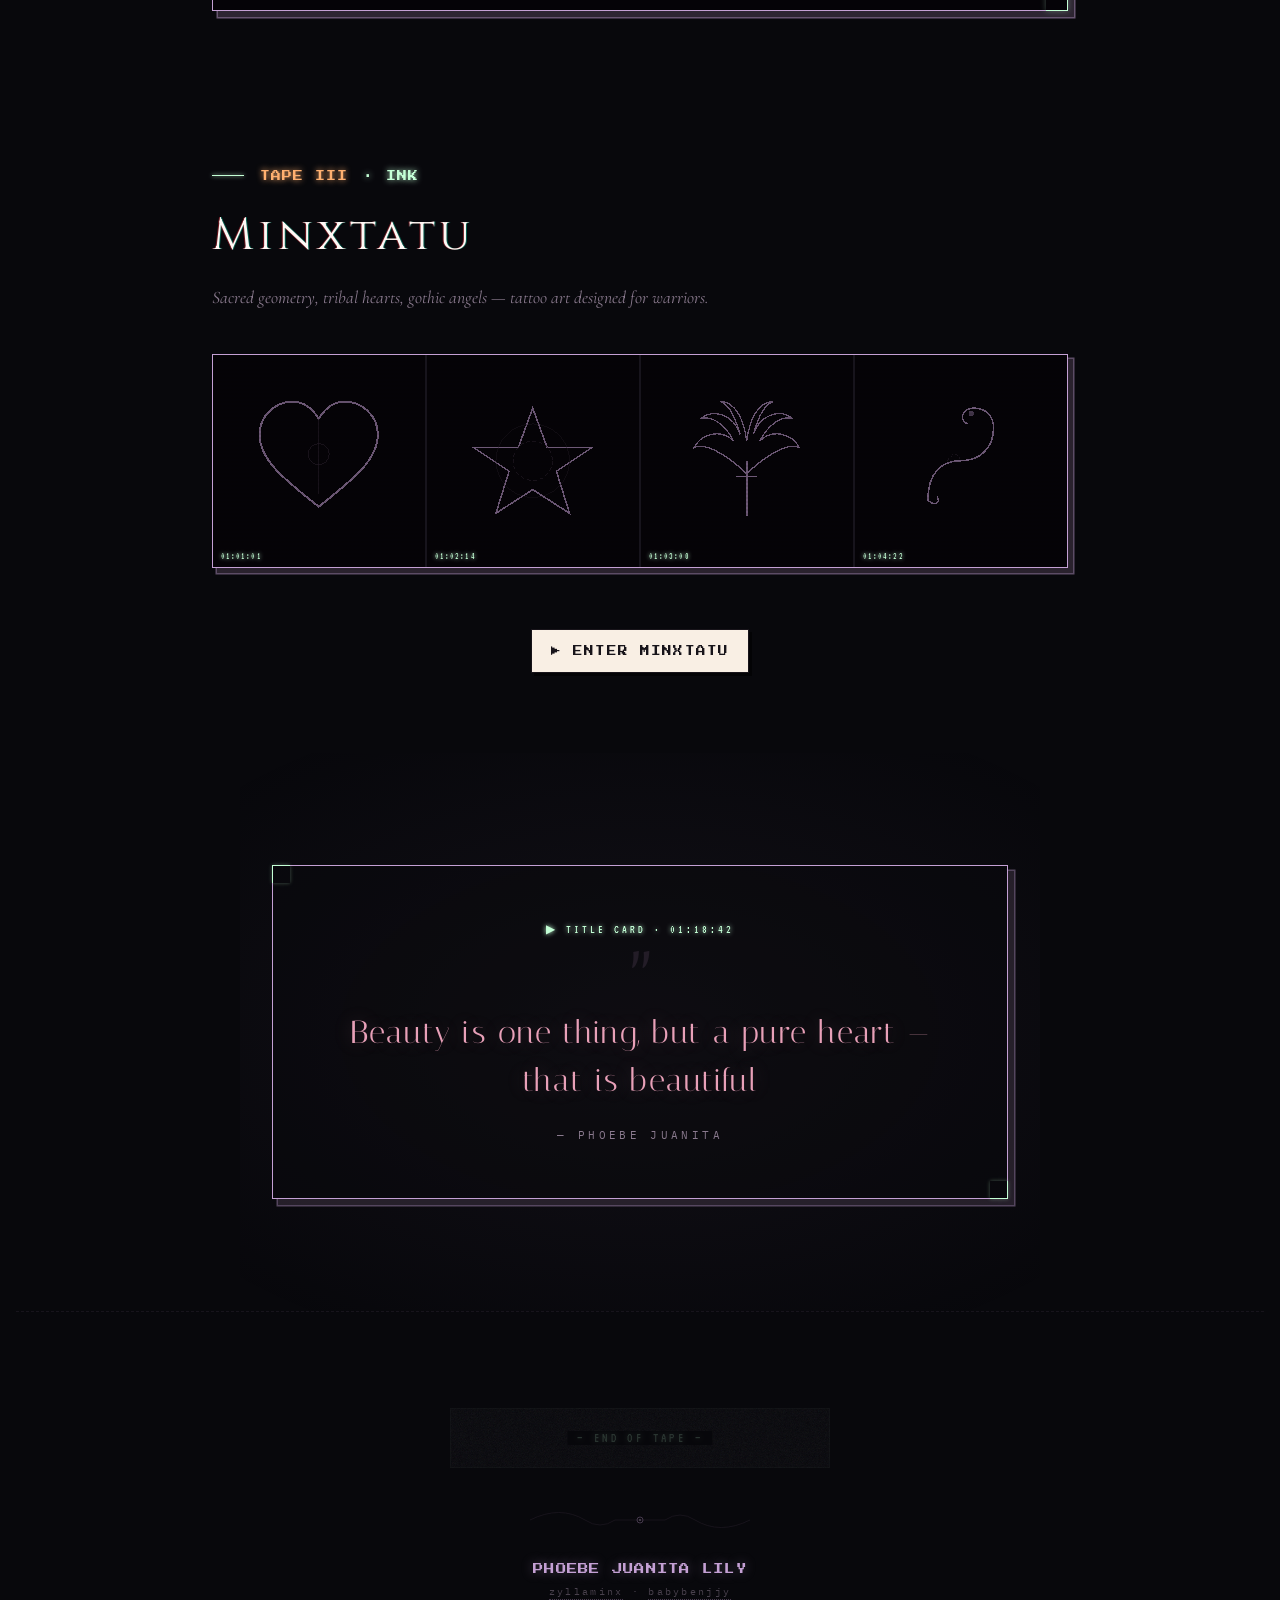
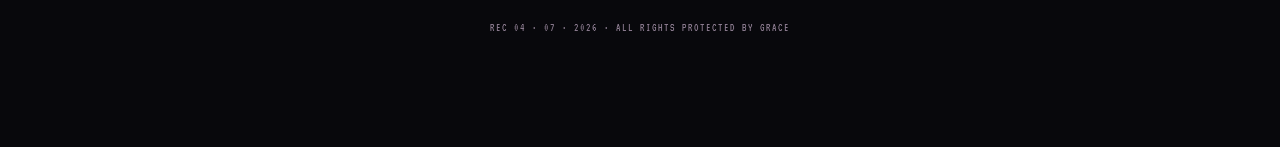
==== commit c8b15f5b: "Footer: link @zyllaminx and @babybenjjy to their Instagram profiles Wraps the two footer handles in " ====
--- a/index.html
+++ b/index.html
@@ -1432,6 +1432,19 @@
     letter-spacing:0.22em;
     color:rgba(138,122,142,0.5);
     margin-top:0.6rem;
+  }
+  .footer-sub a{
+    color:inherit;
+    text-decoration:none;
+    border-bottom:1px dotted rgba(196,160,212,0.35);
+    padding-bottom:1px;
+    transition:color 0.3s ease, border-color 0.3s ease, text-shadow 0.3s ease;
+  }
+  .footer-sub a:hover,
+  .footer-sub a:focus-visible{
+    color:var(--lavender);
+    border-bottom-color:var(--lavender);
+    text-shadow:0 0 8px rgba(196,160,212,0.4);
   }
   .footer-meta{
     font-family:'VT323',monospace;
@@ -1878,7 +1891,11 @@
       <circle cx="110" cy="20" r="1" fill="#c4a0d4"/>
     </svg>
     <p class="footer-name">PHOEBE JUANITA LILY</p>
-    <p class="footer-sub">zyllaminx · babybenjjy</p>
+    <p class="footer-sub">
+      <a href="https://www.instagram.com/zyllaminx/" target="_blank" rel="noopener" aria-label="Instagram — @zyllaminx">zyllaminx</a>
+      ·
+      <a href="https://www.instagram.com/babybenjjy/" target="_blank" rel="noopener" aria-label="Instagram — @babybenjjy">babybenjjy</a>
+    </p>
     <p class="footer-meta">REC 04 · 07 · 2026 · ALL RIGHTS PROTECTED BY GRACE</p>
   </footer>
 
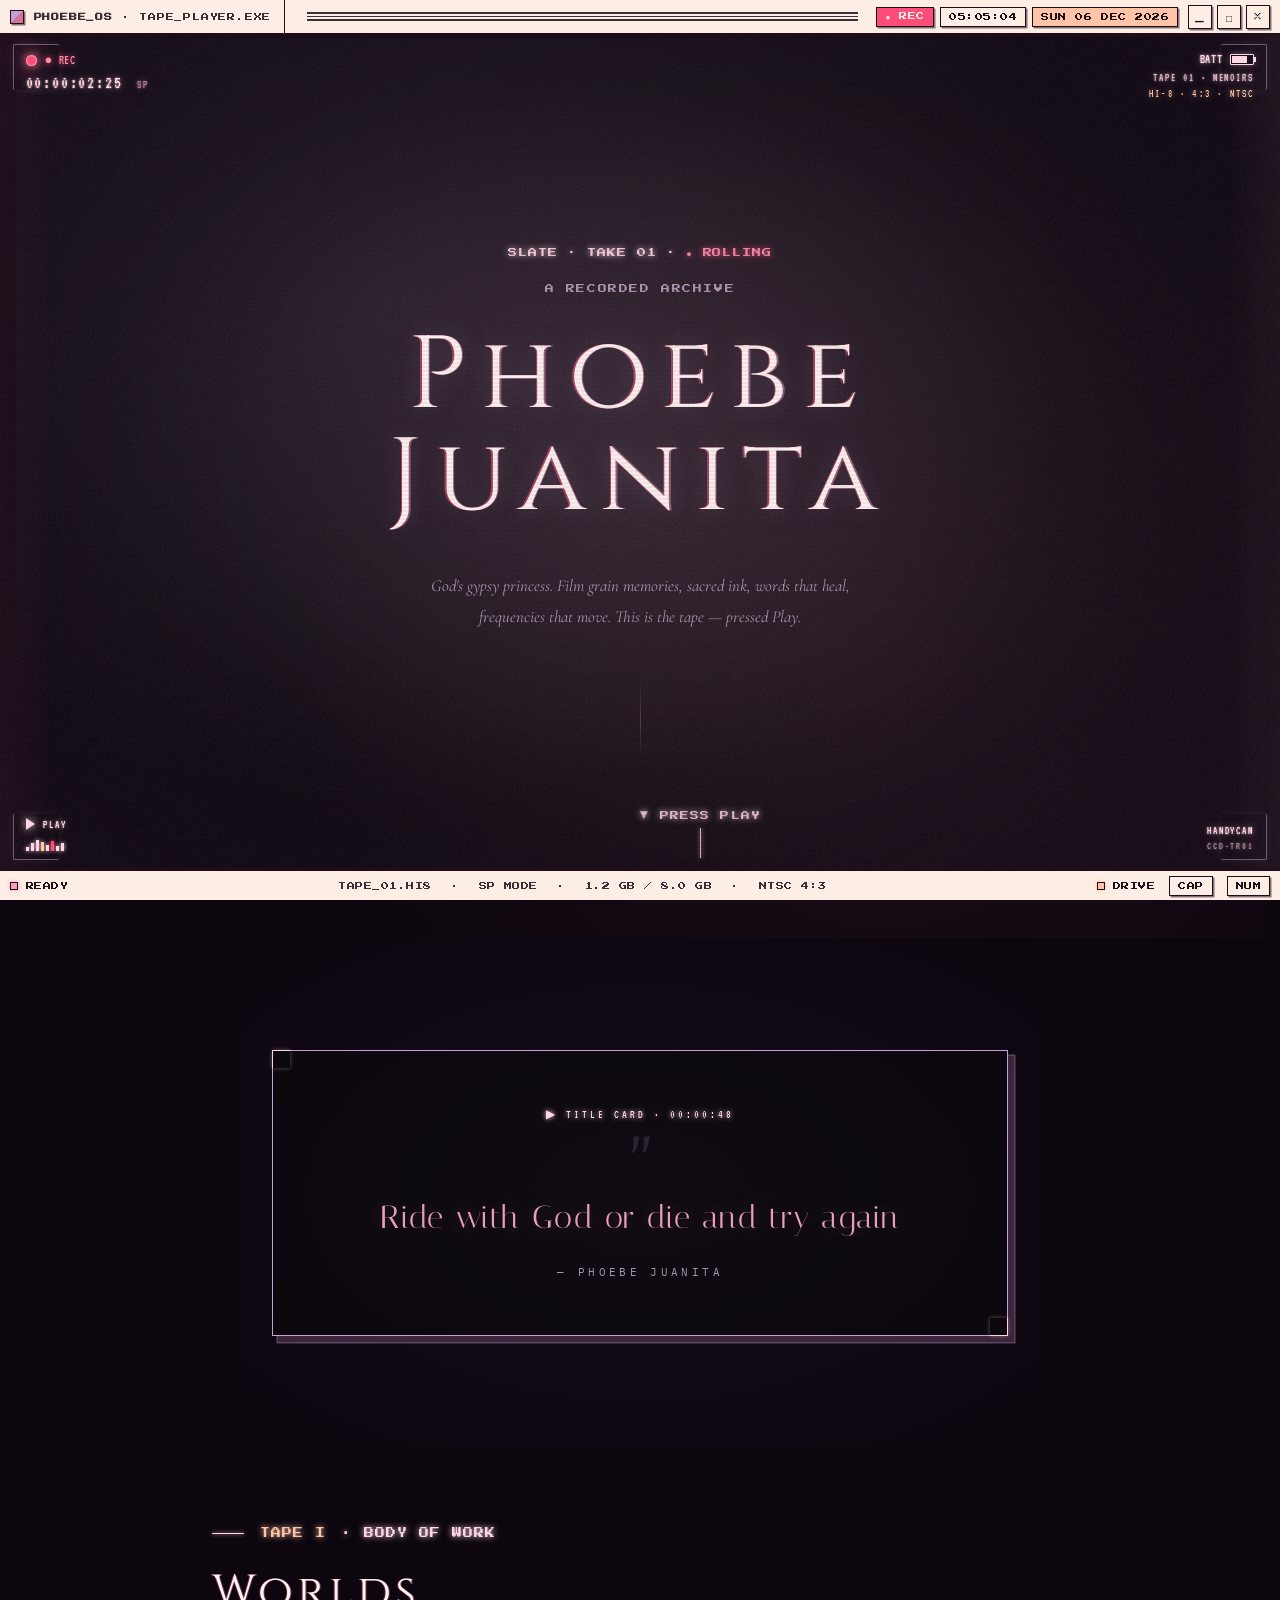
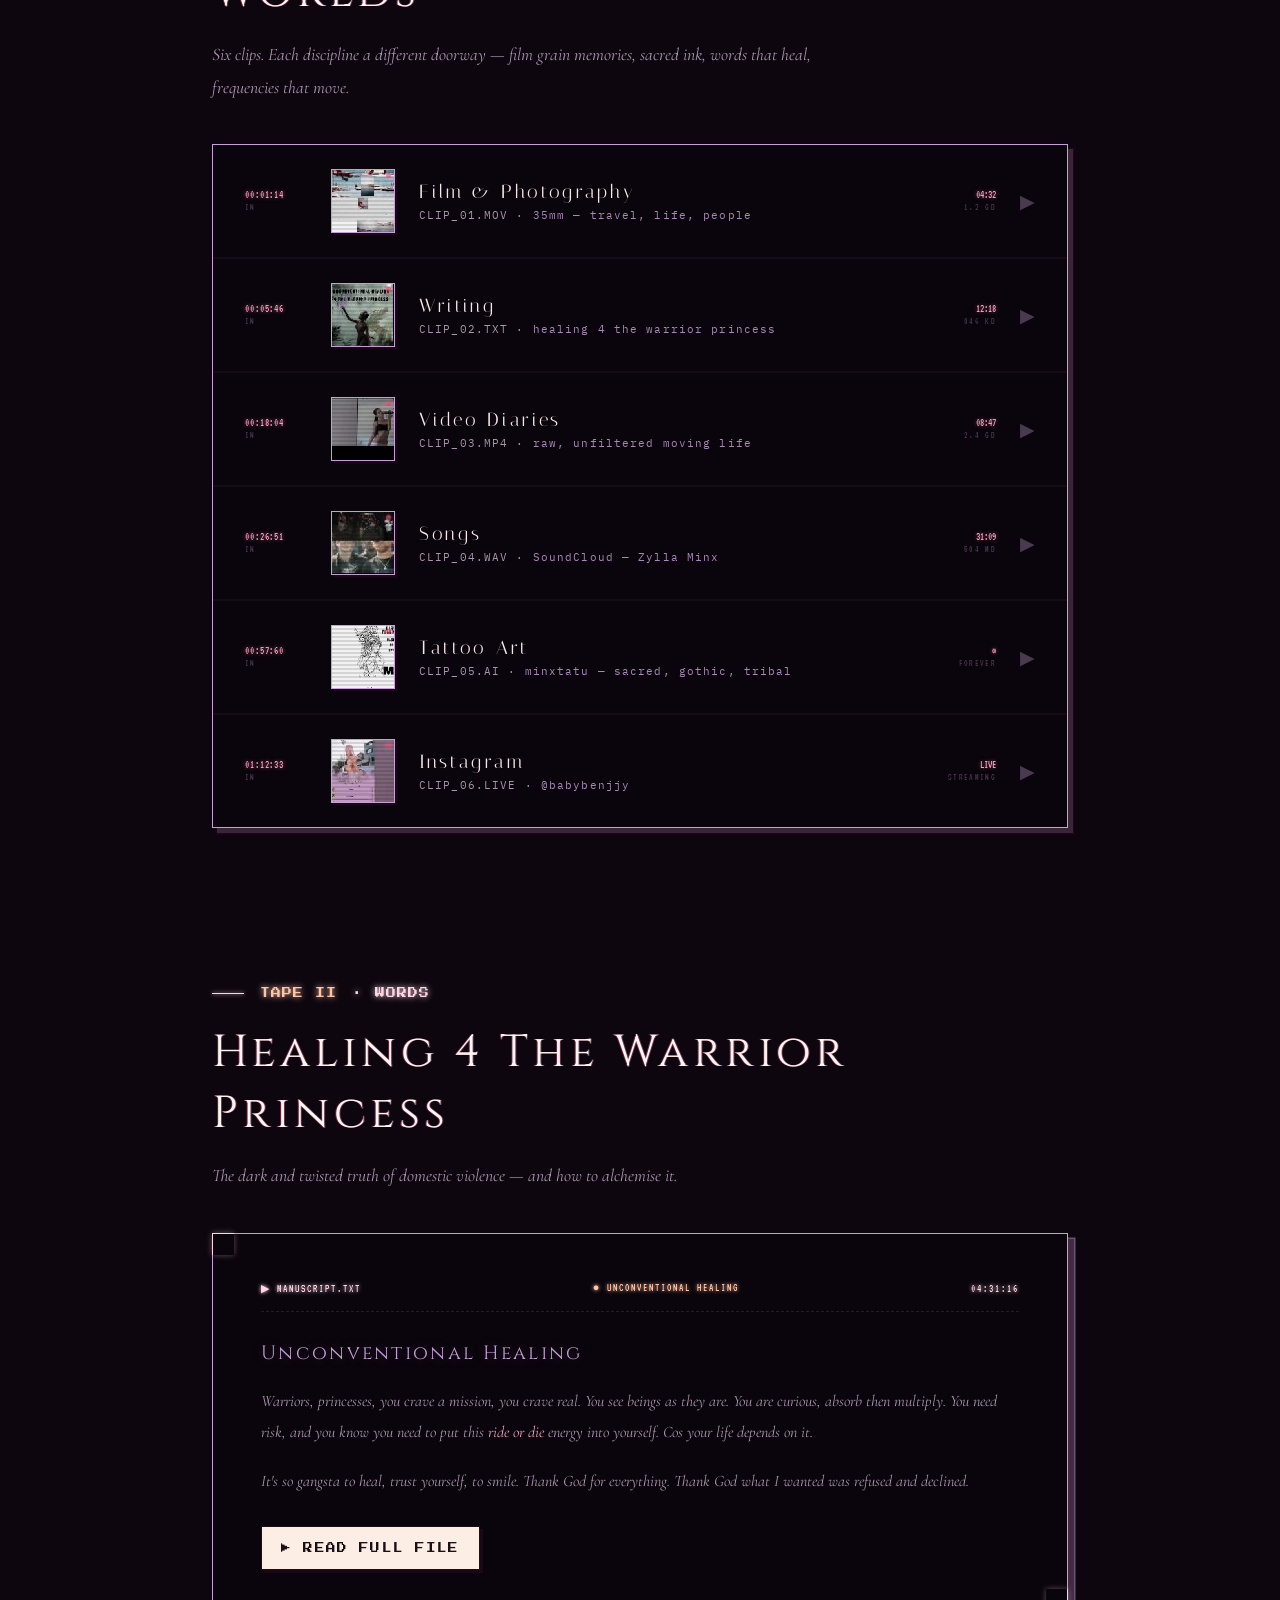
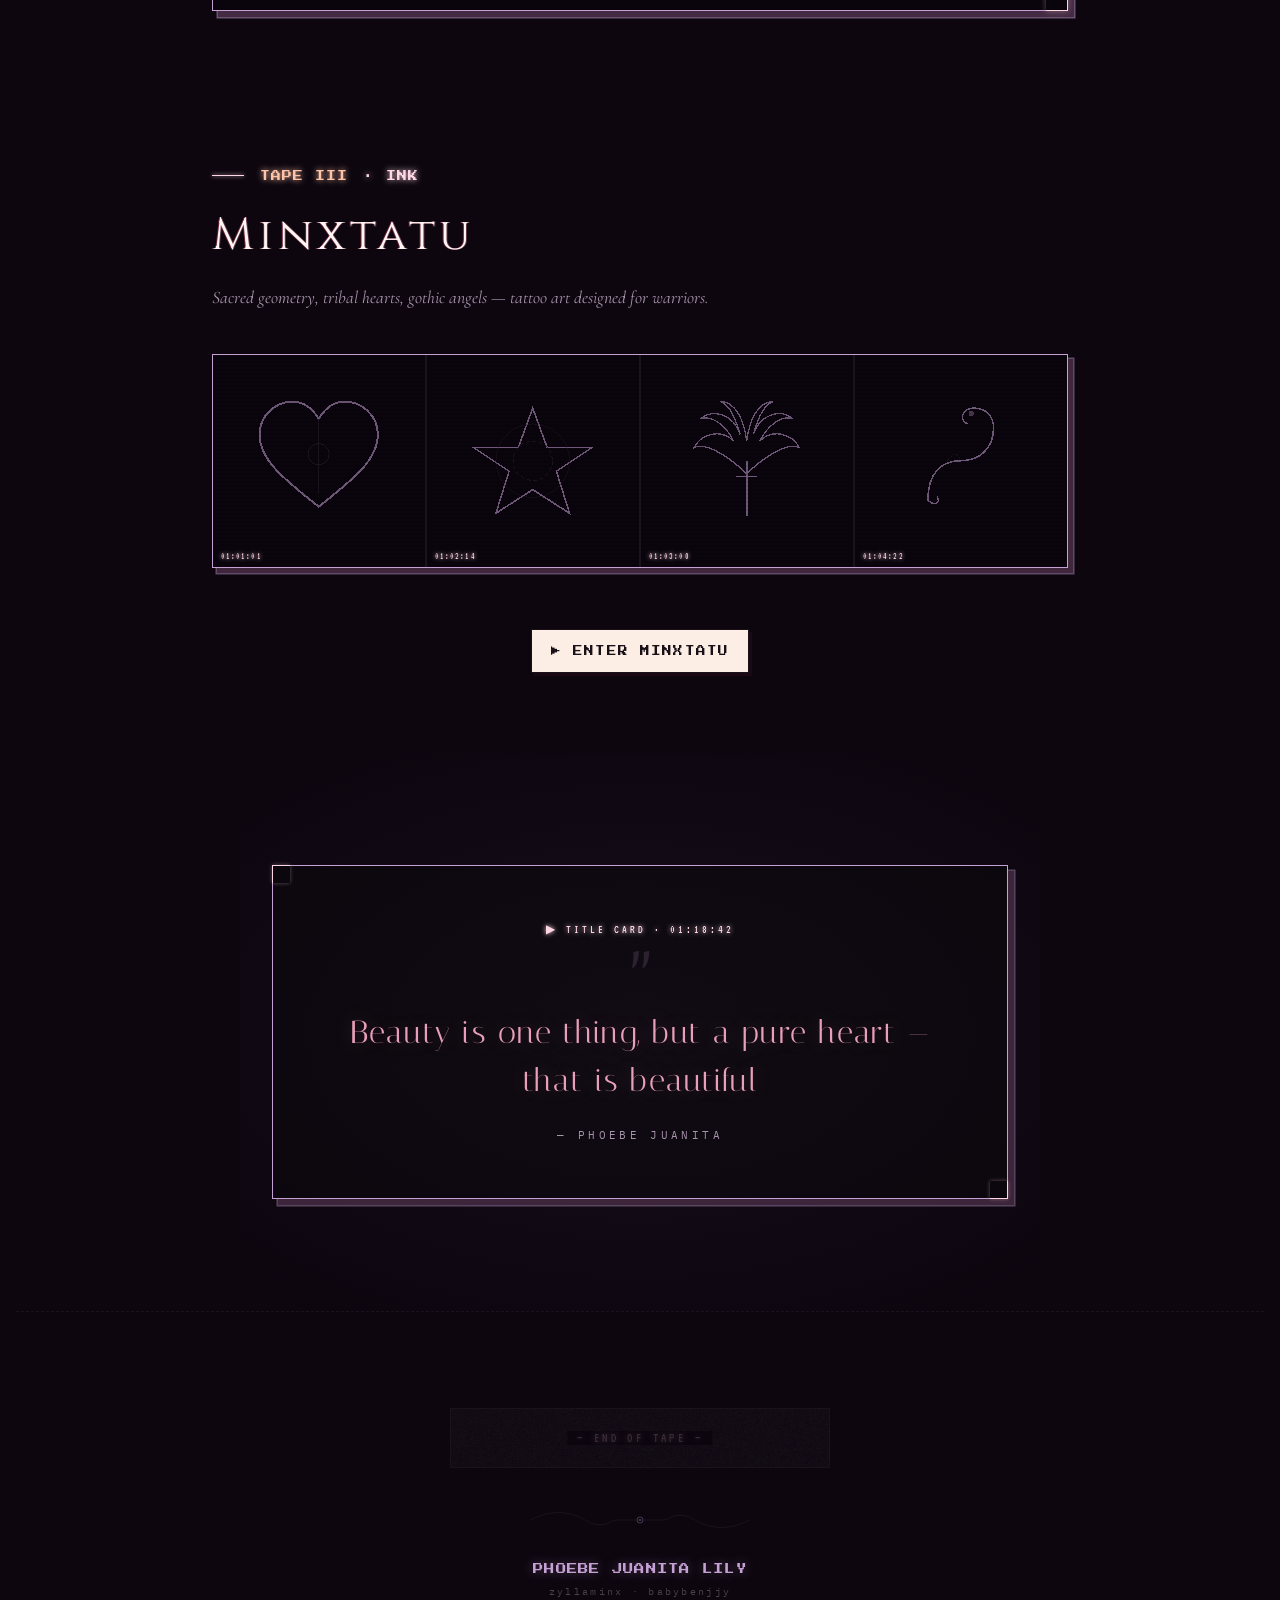
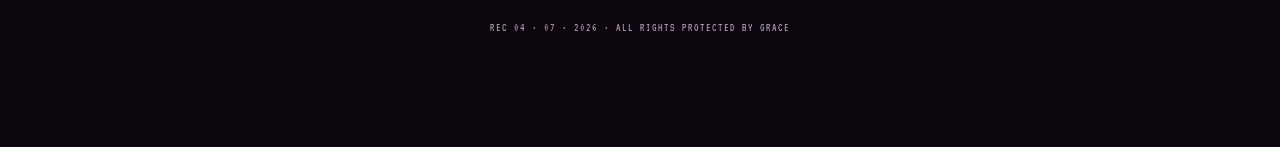
==== commit 68862b6b: "feminize camcorder HUD — blush phosphor + aubergine tape + softer chrome Shifts PHOEBE_OS from a min" ====
--- a/index.html
+++ b/index.html
@@ -51,7 +51,7 @@
   .pm-btn:focus-visible{
     outline:2px solid var(--phosphor);
     outline-offset:3px;
-    box-shadow:0 0 12px rgba(196,255,214,0.55);
+    box-shadow:0 0 12px rgba(255,214,227,0.55);
     border-radius:1px;
   }
   @media (prefers-reduced-motion: reduce){
@@ -66,29 +66,36 @@
   }
 
   :root{
-    /* tape palette — pulled from the recording */
-    --tape-black: #08080c;
-    --tape-deep:  #050307;
-    --tape-bezel: #0d0a10;
-    --crt-cream:  #f0e6e8;
-    --crt-glow:   #fff8f5;
-    --phosphor:   #c4ffd6;     /* old camcorder HUD green */
-    --phosphor-d: #5cdc80;
-    --rec-red:    #ff2a3a;
-    --rec-glow:   #ff5566;
+    /* tape palette — HANDYCAM for a warrior princess.
+       Feminized from the original cold-mint HUD to a blush phosphor.
+       Tape-blacks warmed to aubergine so the vignette glows pink, not green. */
+    --tape-black: #0d060f;      /* warm aubergine-black */
+    --tape-deep:  #0a040c;      /* deeper aubergine */
+    --tape-bezel: #150a18;      /* violet-plum bezel */
+    --crt-cream:  #f6e6e8;      /* slightly warmer CRT paper */
+    --crt-glow:   #fff5f3;      /* candle glow */
+    /* BLUSH PHOSPHOR — the main HUD color.
+       Same role as old mint but in warm rose-pearl. All the HUD / tape-labels
+       / corner brackets / focus ring / VU bars / skip-link inherit this. */
+    --phosphor:   #ffd6e3;      /* blush-pearl (replaces mint HUD) */
+    --phosphor-d: #ff9abc;      /* saturated rose accent */
+    /* REC — warmed from cold fire-engine red to a rose-coral */
+    --rec-red:    #ff4d7a;
+    --rec-glow:   #ff8aa6;
     --lavender:   #c4a0d4;
     --pink:       #d4739a;
     --rose:       #e8a0b8;
-    --gold:       #c9a96e;
-    --muted:      #8a7a8e;
-    --dim:        #3a2e3e;
-    --hud-amber:  #ffb070;
-    /* PIXEL OS CHROME — pulled from PixelTalk */
-    --os-cream:   #f9efe4;
-    --os-paper:   #f7f3e9;
-    --os-tertiary:#c2b9b1;
-    --os-ink:     #18141a;
-    --os-shadow:  rgba(0,0,0,0.55);
+    --gold:       #e8c0a0;      /* rose-gold instead of brass */
+    --muted:      #a894ac;      /* warmer muted (was cool purple-gray) */
+    --dim:        #4a3a50;
+    /* HUD accent — peach-rose instead of military amber */
+    --hud-amber:  #ffc4a8;
+    /* PIXEL OS CHROME — peachier cream for the window frame */
+    --os-cream:   #fceee4;
+    --os-paper:   #faf0e8;
+    --os-tertiary:#c9b8b1;
+    --os-ink:     #1a1018;      /* plum-ink */
+    --os-shadow:  rgba(40,12,30,0.55);  /* wine-tinted shadow */
   }
 
   html{scroll-behavior:smooth;background:#000}
@@ -431,10 +438,12 @@
     display:inline-block;
     width:40px;height:40px;
     border:1.5px solid var(--os-ink);
-    background:var(--hud-amber);
+    background:var(--rose);
+    color:var(--os-ink);
     margin-bottom:1rem;
-    font-size:20px;
-    line-height:38px;
+    font-family:'Cormorant Garamond',serif;
+    font-size:26px;
+    line-height:36px;
     box-shadow:2px 2px 0 var(--os-shadow);
   }
   .pixel-modal-body p{
@@ -549,32 +558,34 @@
      CRT VIEWFINDER STACK — fixed overlays
      ════════════════════════════════════════════════════ */
 
-  /* 1. SCANLINES */
+  /* 1. SCANLINES — softened from 0.18 → 0.11 (less harsh CRT). */
   .crt-scanlines{
     position:fixed;inset:0;z-index:9990;pointer-events:none;
     background:repeating-linear-gradient(
       to bottom,
       rgba(0,0,0,0) 0px,
       rgba(0,0,0,0) 2px,
-      rgba(0,0,0,0.18) 3px,
+      rgba(24,10,22,0.11) 3px,
       rgba(0,0,0,0) 4px
     );
     mix-blend-mode:multiply;
   }
 
-  /* 2. CRT VIGNETTE — heavy in corners, soft in center */
+  /* 2. CRT VIGNETTE — softer falloff, warm aubergine instead of pure black,
+        with a lavender-pink inner glow for ambient bloom. */
   .crt-vignette{
     position:fixed;inset:0;z-index:9991;pointer-events:none;
     background:
-      radial-gradient(ellipse at 50% 50%, transparent 40%, rgba(0,0,0,0.45) 80%, rgba(0,0,0,0.85) 100%),
-      radial-gradient(ellipse at 50% 50%, rgba(196,160,212,0.04) 0%, transparent 60%);
+      radial-gradient(ellipse at 50% 50%, transparent 42%, rgba(18,8,22,0.35) 82%, rgba(18,8,22,0.72) 100%),
+      radial-gradient(ellipse 900px 700px at 50% 45%, rgba(255,180,200,0.05) 0%, transparent 70%),
+      radial-gradient(ellipse at 50% 50%, rgba(196,160,212,0.05) 0%, transparent 60%);
   }
 
   /* 3. SUBTLE CHROMA / RGB BLEED at edges */
   .crt-chroma{
     position:fixed;inset:0;z-index:9992;pointer-events:none;
     background:
-      linear-gradient(90deg, rgba(255,42,58,0.04) 0%, transparent 4%, transparent 96%, rgba(0,255,200,0.04) 100%);
+      linear-gradient(90deg, rgba(255,77,122,0.05) 0%, transparent 4%, transparent 96%, rgba(255,180,200,0.05) 100%);
     mix-blend-mode:screen;
   }
 
@@ -594,7 +605,7 @@
     100%{transform:translate(0,0)}
   }
 
-  /* 5. VHS TRACKING — horizontal noise band scrolling slowly */
+  /* 5. VHS TRACKING — soft pink shimmer band (was cool white/lavender). */
   .crt-tracking{
     position:fixed;inset:0;z-index:9994;pointer-events:none;
     overflow:hidden;
@@ -606,11 +617,11 @@
     height:6px;
     background:linear-gradient(to bottom,
       transparent,
-      rgba(255,255,255,0.06),
-      rgba(196,160,212,0.08),
-      rgba(255,255,255,0.04),
+      rgba(255,214,227,0.055),
+      rgba(212,115,154,0.08),
+      rgba(255,214,227,0.04),
       transparent);
-    filter:blur(0.5px);
+    filter:blur(0.6px);
     animation:tracking 9s linear infinite;
   }
   @keyframes tracking{
@@ -669,7 +680,7 @@
     pointer-events:none;
     font-family:'VT323','IBM Plex Mono',monospace;
     color:var(--phosphor);
-    text-shadow:0 0 8px rgba(196,255,214,0.5), 0 0 2px rgba(196,255,214,0.9);
+    text-shadow:0 0 8px rgba(255,214,227,0.5), 0 0 2px rgba(255,214,227,0.9);
     font-size:14px;
     letter-spacing:0.05em;
   }
@@ -720,7 +731,7 @@
     border-radius:1px;
     position:relative;
     padding:1px;
-    box-shadow:0 0 6px rgba(196,255,214,0.3);
+    box-shadow:0 0 6px rgba(255,214,227,0.35);
   }
   .batt-icon::after{
     content:'';
@@ -741,7 +752,7 @@
     100% {width:62%}
   }
   .hud-tape{font-size:11px;letter-spacing:0.18em;opacity:0.85}
-  .hud-mode{font-size:11px;letter-spacing:0.2em;color:var(--hud-amber);text-shadow:0 0 6px rgba(255,176,112,0.6)}
+  .hud-mode{font-size:11px;letter-spacing:0.2em;color:var(--hud-amber);text-shadow:0 0 6px rgba(255,196,168,0.6)}
 
   /* BOTTOM-LEFT — PLAY status + VU */
   .hud-bl{
@@ -801,53 +812,72 @@
   .hud-br .small{opacity:0.6;font-size:10px}
 
   /* ════════════════════════════════════════════════════
-     VIEWFINDER CORNER BRACKETS
+     VIEWFINDER CORNER BRACKETS — delicate, not targeting
+     Soft 1px blush strokes, lower opacity, smaller footprint.
      ════════════════════════════════════════════════════ */
   .vf-corner{
     position:fixed;
-    width:60px;height:60px;
-    border:2px solid var(--phosphor);
+    width:46px;height:46px;
+    border:1px solid var(--phosphor);
     z-index:9994;
     pointer-events:none;
-    opacity:0.55;
-    box-shadow:0 0 12px rgba(196,255,214,0.25);
+    opacity:0.38;
+    box-shadow:0 0 10px rgba(255,214,227,0.22);
+    border-radius:2px; /* microscopic radius softens the right-angle */
   }
   .vf-corner.tl{top:calc(34px + 0.6rem);left:0.8rem;border-right:none;border-bottom:none}
   .vf-corner.tr{top:calc(34px + 0.6rem);right:0.8rem;border-left:none;border-bottom:none}
   .vf-corner.bl{bottom:calc(30px + 0.6rem);left:0.8rem;border-right:none;border-top:none}
   .vf-corner.br{bottom:calc(30px + 0.6rem);right:0.8rem;border-left:none;border-top:none}
 
-  /* center crosshair — autofocus mark */
+  /* center autofocus — a soft aperture BLOOM instead of a sniper reticle.
+     Four thin petals + a tiny pearl dot, fading in every 12s like a camera
+     re-acquiring focus. Much gentler than the original crosshair. */
   .vf-focus{
     position:fixed;
     top:50%;left:50%;
-    width:80px;height:80px;
+    width:96px;height:96px;
     transform:translate(-50%,-50%);
     z-index:9994;
     pointer-events:none;
     opacity:0;
     animation:focusBlink 12s ease-in-out infinite;
   }
-  .vf-focus::before,.vf-focus::after{
+  /* tiny pearl at dead-center */
+  .vf-focus::before{
     content:'';
     position:absolute;
+    top:50%;left:50%;
+    width:5px;height:5px;
+    border-radius:50%;
     background:var(--phosphor);
-    box-shadow:0 0 4px var(--phosphor);
-  }
-  .vf-focus::before{top:50%;left:0;right:0;height:1px;transform:translateY(-50%)}
-  .vf-focus::after{left:50%;top:0;bottom:0;width:1px;transform:translateX(-50%)}
+    box-shadow:0 0 8px rgba(255,214,227,0.65);
+    transform:translate(-50%,-50%);
+  }
+  /* soft outer bloom ring */
+  .vf-focus::after{
+    content:'';
+    position:absolute;
+    inset:0;
+    border-radius:50%;
+    border:1px solid rgba(255,214,227,0.35);
+    box-shadow:0 0 18px rgba(255,214,227,0.12) inset;
+  }
+  /* four aperture petals — delicate ticks at N/E/S/W */
   .vf-focus i{
     position:absolute;
-    width:14px;height:14px;
-    border:1px solid var(--phosphor);
-  }
-  .vf-focus i:nth-child(1){top:0;left:0;border-right:none;border-bottom:none}
-  .vf-focus i:nth-child(2){top:0;right:0;border-left:none;border-bottom:none}
-  .vf-focus i:nth-child(3){bottom:0;left:0;border-right:none;border-top:none}
-  .vf-focus i:nth-child(4){bottom:0;right:0;border-left:none;border-top:none}
+    width:1px;height:10px;
+    background:var(--phosphor);
+    box-shadow:0 0 6px rgba(255,214,227,0.55);
+    opacity:0.8;
+  }
+  .vf-focus i:nth-child(1){top:6px;left:50%;transform:translateX(-50%)}
+  .vf-focus i:nth-child(2){right:6px;top:50%;transform:translateY(-50%) rotate(90deg)}
+  .vf-focus i:nth-child(3){bottom:6px;left:50%;transform:translateX(-50%)}
+  .vf-focus i:nth-child(4){left:6px;top:50%;transform:translateY(-50%) rotate(90deg)}
   @keyframes focusBlink{
     0%,8%,100%{opacity:0}
-    1%,5%     {opacity:0.7}
+    1%,5%     {opacity:0.55}
   }
 
   /* ════════════════════════════════════════════════════
@@ -920,8 +950,8 @@
     opacity:0;
     animation:nameIn 1.4s 4.3s forwards;
     text-shadow:
-      -1.5px 0 rgba(255,42,58,0.55),
-      1.5px 0 rgba(0,255,200,0.45),
+      -1.5px 0 rgba(255,77,122,0.55),
+      1.5px 0 rgba(255,154,188,0.45),
       0 0 24px rgba(196,160,212,0.25);
   }
   @keyframes nameIn{
@@ -1039,8 +1069,8 @@
     color:var(--crt-glow);
     margin-bottom:1rem;
     text-shadow:
-      -1px 0 rgba(255,42,58,0.4),
-      1px 0 rgba(0,255,200,0.35);
+      -1px 0 rgba(255,77,122,0.40),
+      1px 0 rgba(255,154,188,0.35);
   }
 
   .section-desc{
@@ -1080,7 +1110,7 @@
     position:absolute;
     width:18px;height:18px;
     border:1px solid var(--phosphor);
-    box-shadow:0 0 4px rgba(196,255,214,0.3);
+    box-shadow:0 0 4px rgba(255,214,227,0.35);
   }
   .title-card-frame::before{top:-1px;left:-1px;border-right:none;border-bottom:none}
   .title-card-frame::after{bottom:-1px;right:-1px;border-left:none;border-top:none}
@@ -1156,7 +1186,7 @@
   .clip:hover::before{width:100%}
   .clip:hover .clip-title{color:var(--lavender);text-shadow:0 0 12px rgba(196,160,212,0.5)}
   .clip:hover .clip-arrow{color:var(--rec-glow);text-shadow:0 0 6px var(--rec-red);transform:translateX(4px)}
-  .clip:hover .clip-thumb{border-color:var(--phosphor);box-shadow:0 0 12px rgba(196,255,214,0.25)}
+  .clip:hover .clip-thumb{border-color:var(--phosphor);box-shadow:0 0 12px rgba(255,214,227,0.30)}
   .clip:hover .clip-rec{opacity:1}
 
   /* timecode IN/OUT column */
@@ -1165,7 +1195,7 @@
     font-size:11px;
     letter-spacing:0.08em;
     color:var(--phosphor-d);
-    text-shadow:0 0 4px rgba(92,220,128,0.6);
+    text-shadow:0 0 4px rgba(255,154,188,0.6);
     line-height:1.4;
     min-width:62px;
     z-index:1;
@@ -1235,7 +1265,7 @@
     font-family:'VT323',monospace;
     font-size:11px;
     color:var(--phosphor-d);
-    text-shadow:0 0 4px rgba(92,220,128,0.5);
+    text-shadow:0 0 4px rgba(255,154,188,0.5);
     text-align:right;
     line-height:1.4;
     z-index:1;
@@ -1268,7 +1298,7 @@
     width:22px;height:22px;
     border-color:var(--phosphor);
     border-style:solid;
-    box-shadow:0 0 6px rgba(196,255,214,0.3);
+    box-shadow:0 0 6px rgba(255,214,227,0.35);
   }
   .ms-frame::before{top:-1px;left:-1px;border-width:1px 0 0 1px}
   .ms-frame::after{bottom:-1px;right:-1px;border-width:0 1px 1px 0}
@@ -1395,7 +1425,7 @@
     max-width:380px;
     background:url("data:image/svg+xml,%3Csvg viewBox='0 0 400 60' xmlns='http://www.w3.org/2000/svg'%3E%3Cfilter id='s'%3E%3CfeTurbulence type='fractalNoise' baseFrequency='3' numOctaves='2'/%3E%3C/filter%3E%3Crect width='100%25' height='100%25' filter='url(%23s)' opacity='0.4'/%3E%3C/svg%3E");
     opacity:0.18;
-    border:1px solid rgba(196,255,214,0.15);
+    border:1px solid rgba(255,214,227,0.20);
     position:relative;
   }
   .end-static::after{
@@ -1432,19 +1462,6 @@
     letter-spacing:0.22em;
     color:rgba(138,122,142,0.5);
     margin-top:0.6rem;
-  }
-  .footer-sub a{
-    color:inherit;
-    text-decoration:none;
-    border-bottom:1px dotted rgba(196,160,212,0.35);
-    padding-bottom:1px;
-    transition:color 0.3s ease, border-color 0.3s ease, text-shadow 0.3s ease;
-  }
-  .footer-sub a:hover,
-  .footer-sub a:focus-visible{
-    color:var(--lavender);
-    border-bottom-color:var(--lavender);
-    text-shadow:0 0 8px rgba(196,160,212,0.4);
   }
   .footer-meta{
     font-family:'VT323',monospace;
@@ -1559,7 +1576,7 @@
       <button class="close-x" data-action="dismiss-modal" aria-label="cancel">×</button>
     </div>
     <div class="pixel-modal-body">
-      <div class="icon">!</div>
+      <div class="icon" aria-hidden="true">♥</div>
       <p>EJECT TAPE_01.HI8 ?</p>
       <p class="small">unsaved memories may be lost. recording will stop. tape will be powered off.</p>
     </div>
@@ -1891,11 +1908,7 @@
       <circle cx="110" cy="20" r="1" fill="#c4a0d4"/>
     </svg>
     <p class="footer-name">PHOEBE JUANITA LILY</p>
-    <p class="footer-sub">
-      <a href="https://www.instagram.com/zyllaminx/" target="_blank" rel="noopener" aria-label="Instagram — @zyllaminx">zyllaminx</a>
-      ·
-      <a href="https://www.instagram.com/babybenjjy/" target="_blank" rel="noopener" aria-label="Instagram — @babybenjjy">babybenjjy</a>
-    </p>
+    <p class="footer-sub">zyllaminx · babybenjjy</p>
     <p class="footer-meta">REC 04 · 07 · 2026 · ALL RIGHTS PROTECTED BY GRACE</p>
   </footer>
 
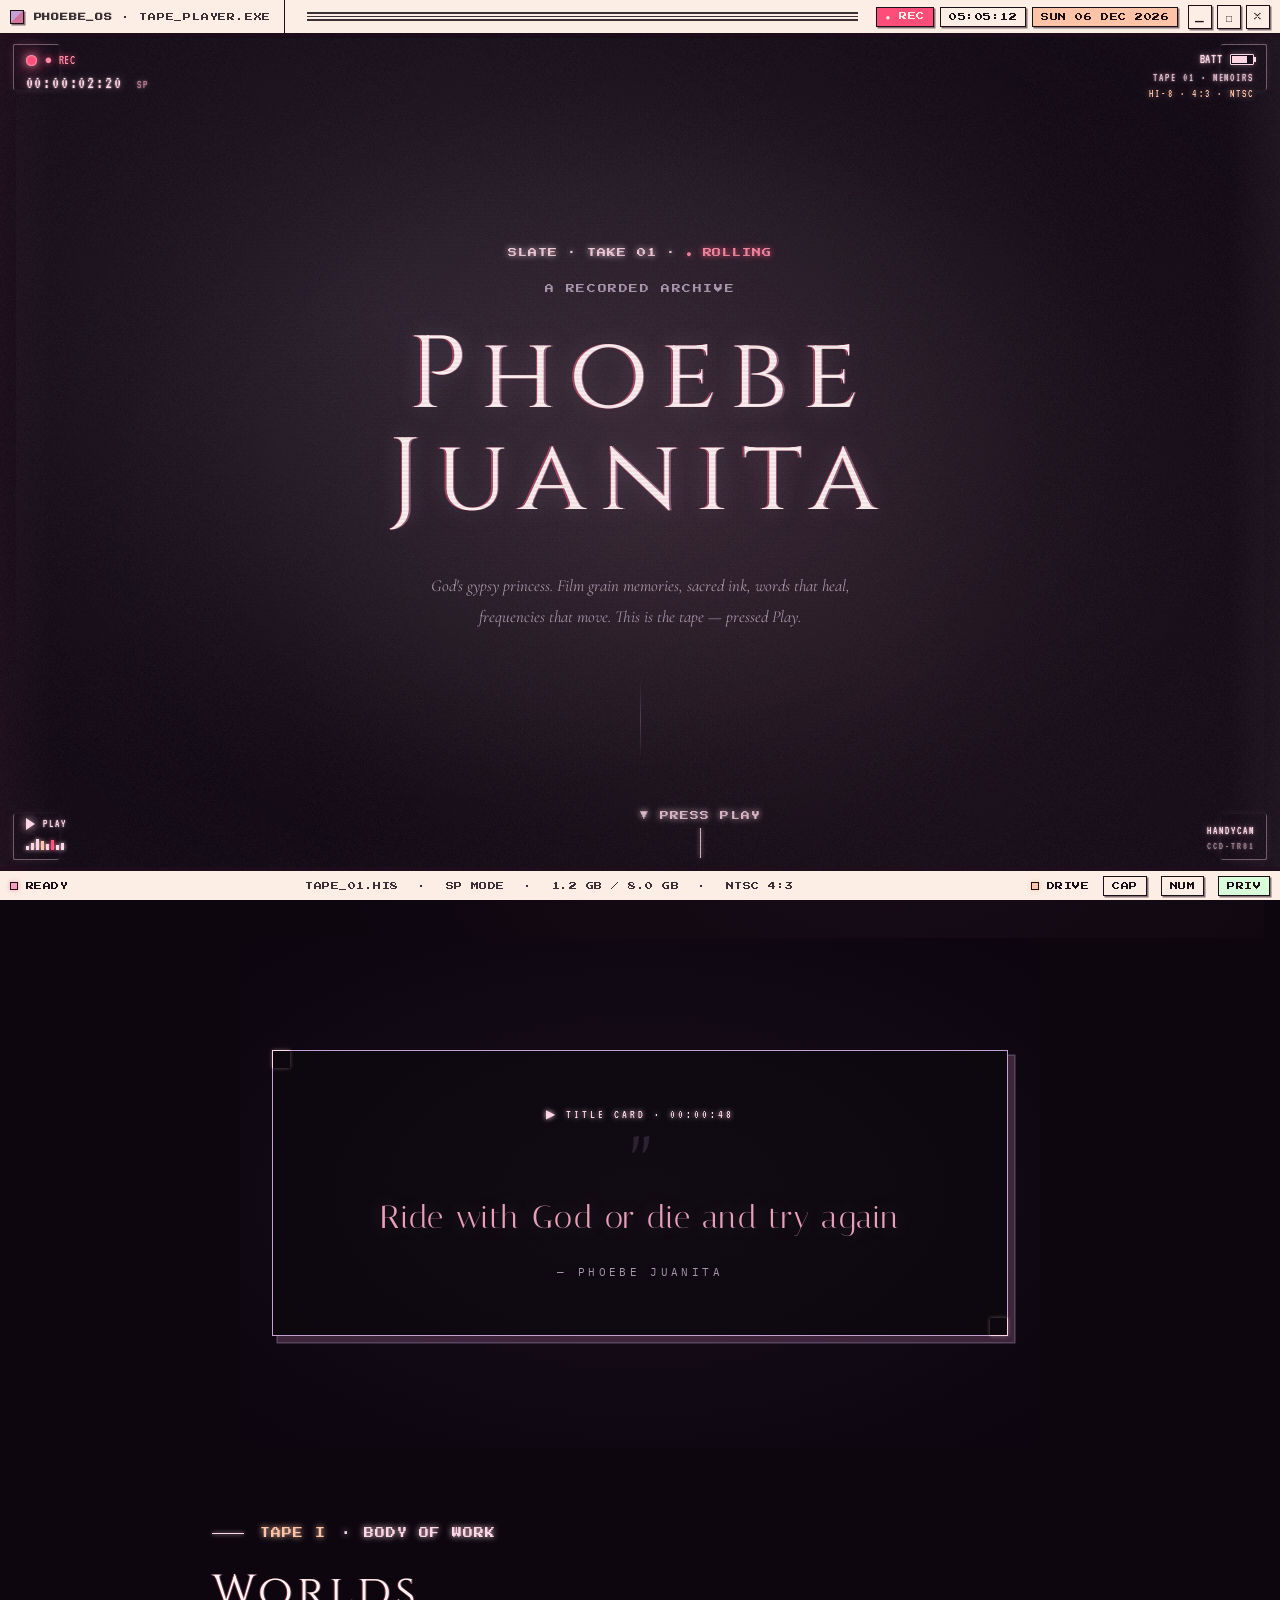
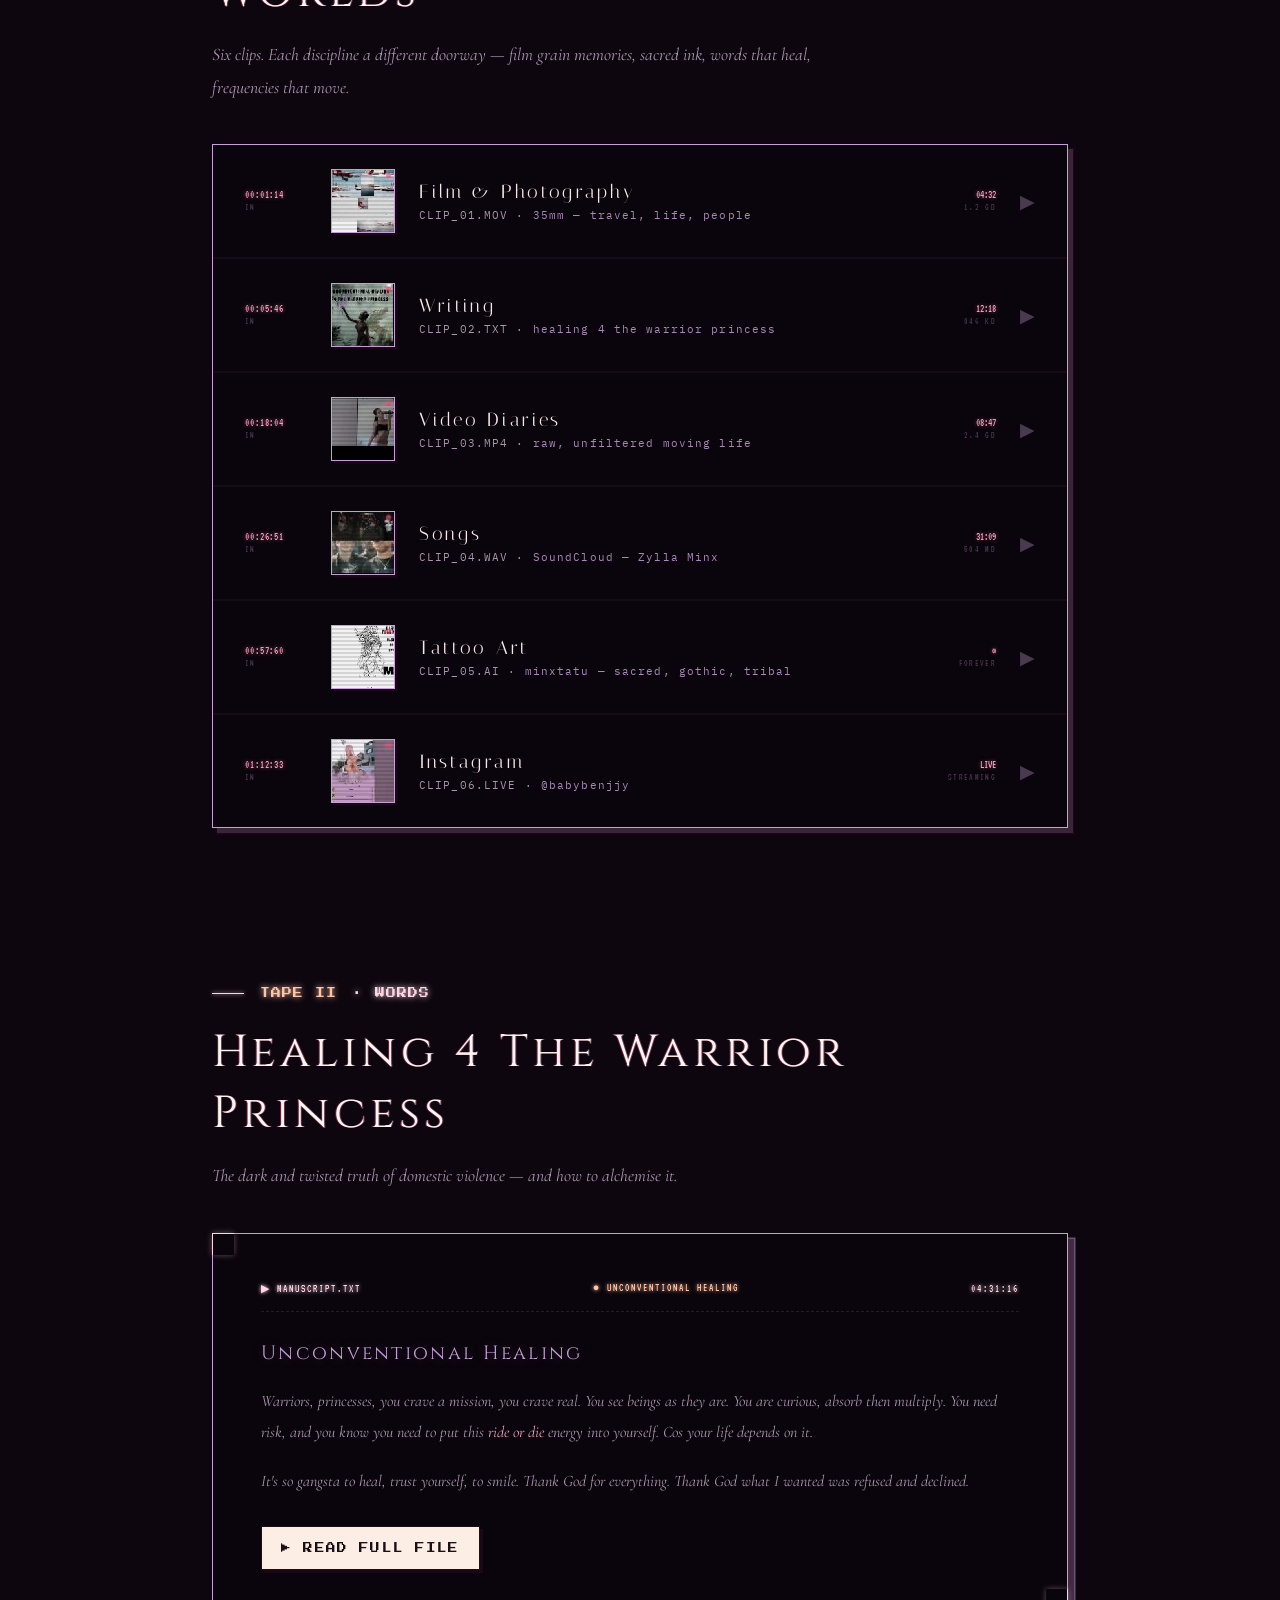
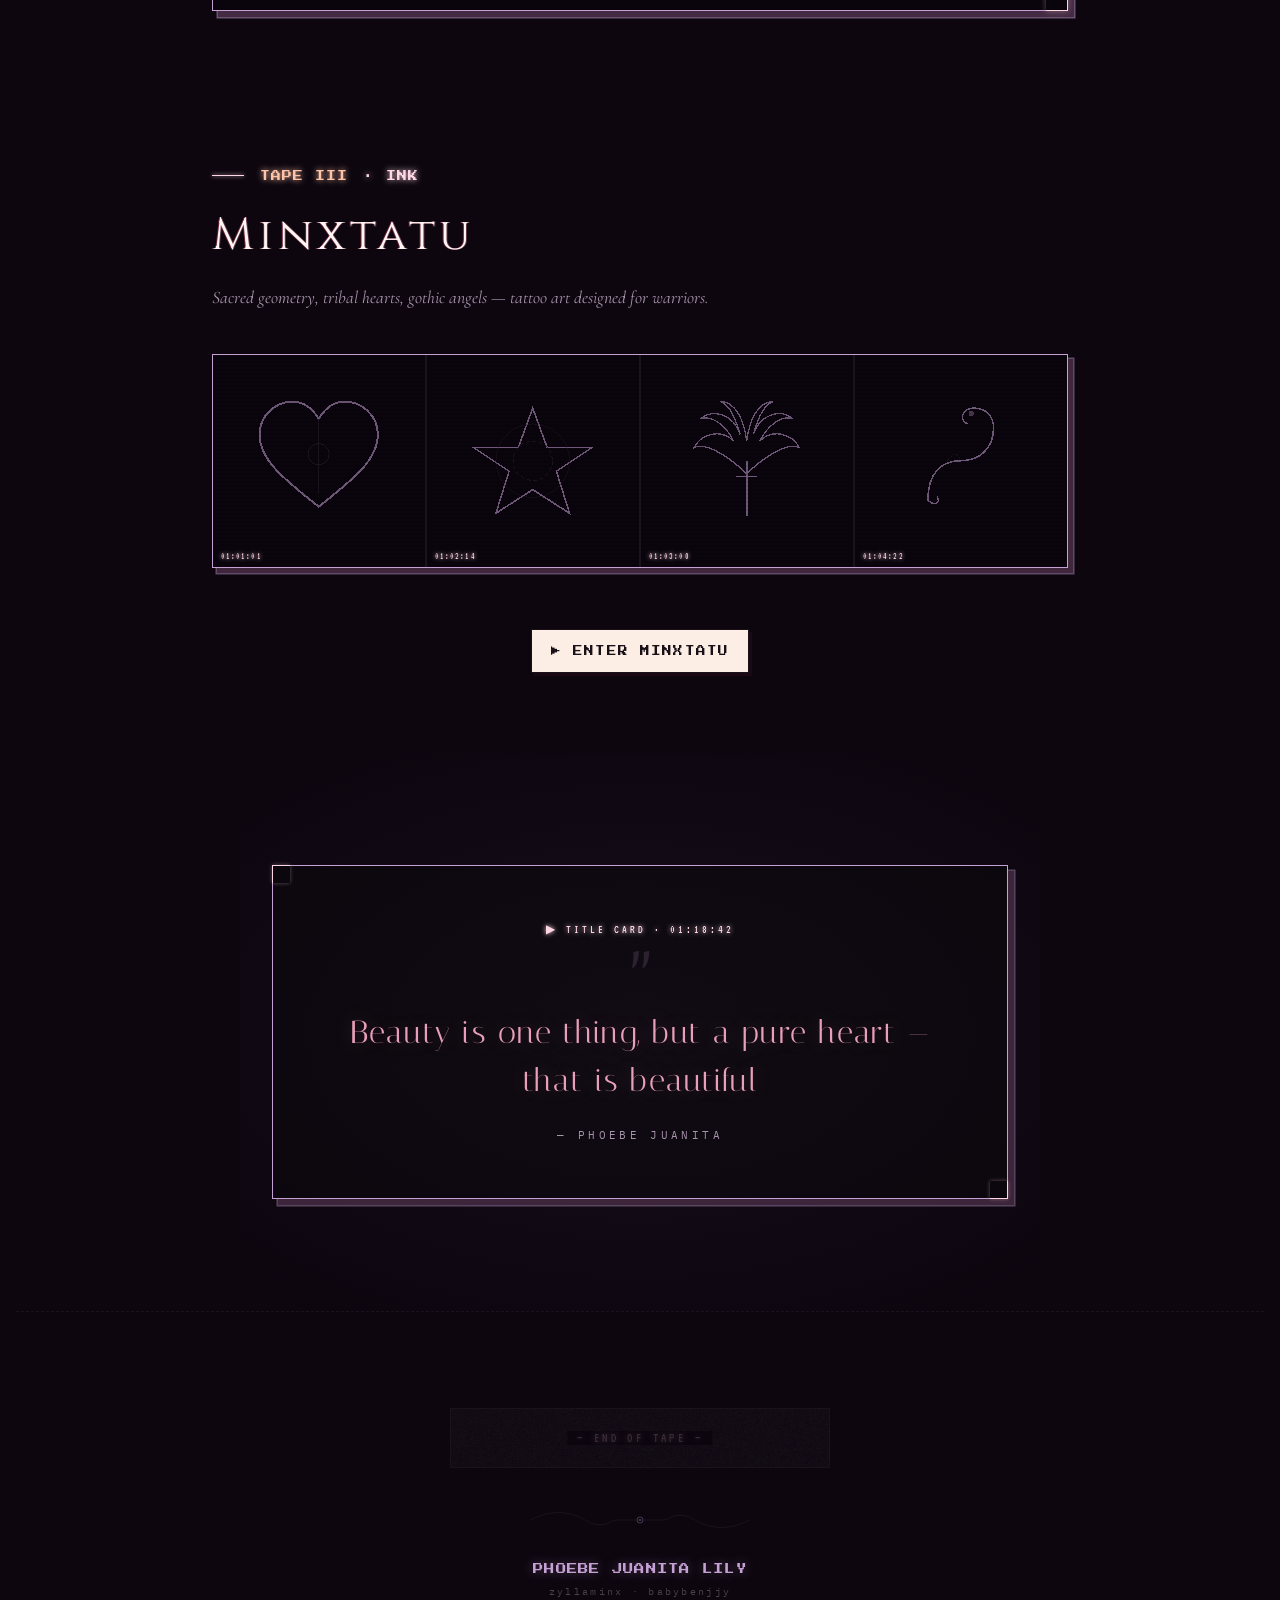
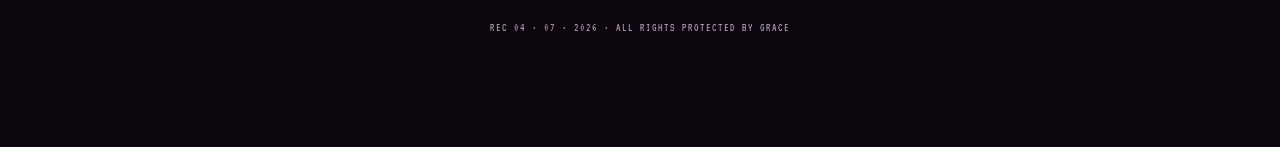
==== commit 10c0fa8a: "Add discreet PRIV chip linking to private dashboard Phosphor-green chip in bottom OS status bar, nex" ====
--- a/index.html
+++ b/index.html
@@ -243,6 +243,37 @@
   }
   .os-chip.amber{background:var(--hud-amber)}
   .os-chip.live{background:var(--rec-red);color:var(--os-cream)}
+
+  /* clickable private-dashboard chip — discreet easter egg */
+  a.os-chip.priv{
+    background:#d8ffd9;
+    color:var(--os-ink);
+    text-decoration:none;
+    position:relative;
+    cursor:pointer;
+    transition:background .12s ease, transform .12s ease, box-shadow .12s ease;
+  }
+  a.os-chip.priv:hover{
+    background:#bcffbf;
+    transform:translate(-1px,-1px);
+    box-shadow:2.5px 2.5px 0 var(--os-shadow);
+  }
+  a.os-chip.priv:focus-visible{
+    outline:2px solid var(--phosphor);
+    outline-offset:3px;
+  }
+  a.os-chip.priv::before{
+    content:"";
+    position:absolute;
+    top:50%;left:50%;
+    width:max(100%,44px);
+    height:max(100%,44px);
+    transform:translate(-50%,-50%);
+  }
+  @media (prefers-reduced-motion: reduce){
+    a.os-chip.priv{transition:none}
+    a.os-chip.priv:hover{transform:none}
+  }
 
   /* bottom status bar */
   .os-status-left{
@@ -1936,6 +1967,7 @@
     <span>DRIVE</span>
     <span class="os-chip">CAP</span>
     <span class="os-chip">NUM</span>
+    <a href="dashboard/" class="os-chip priv" aria-label="Open private career dashboard (sign-in required)">PRIV</a>
   </div>
 </div>
 
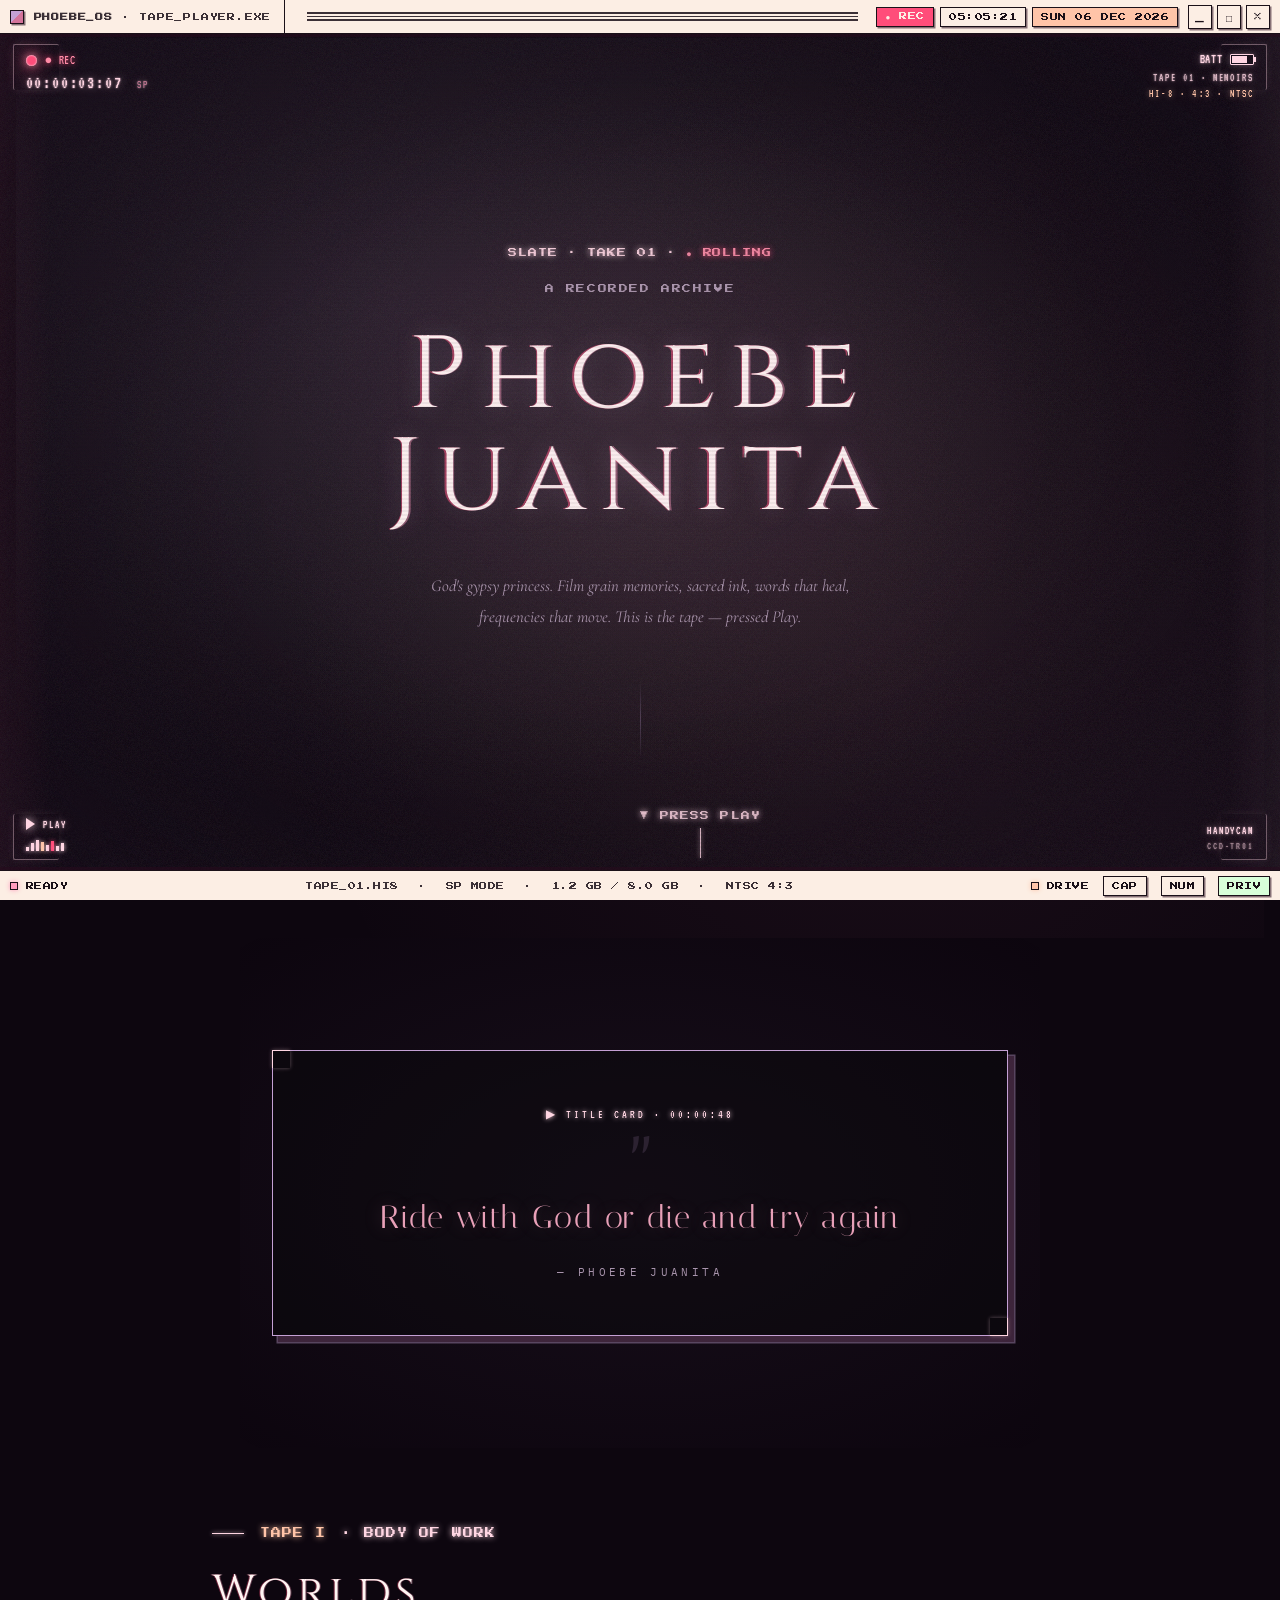
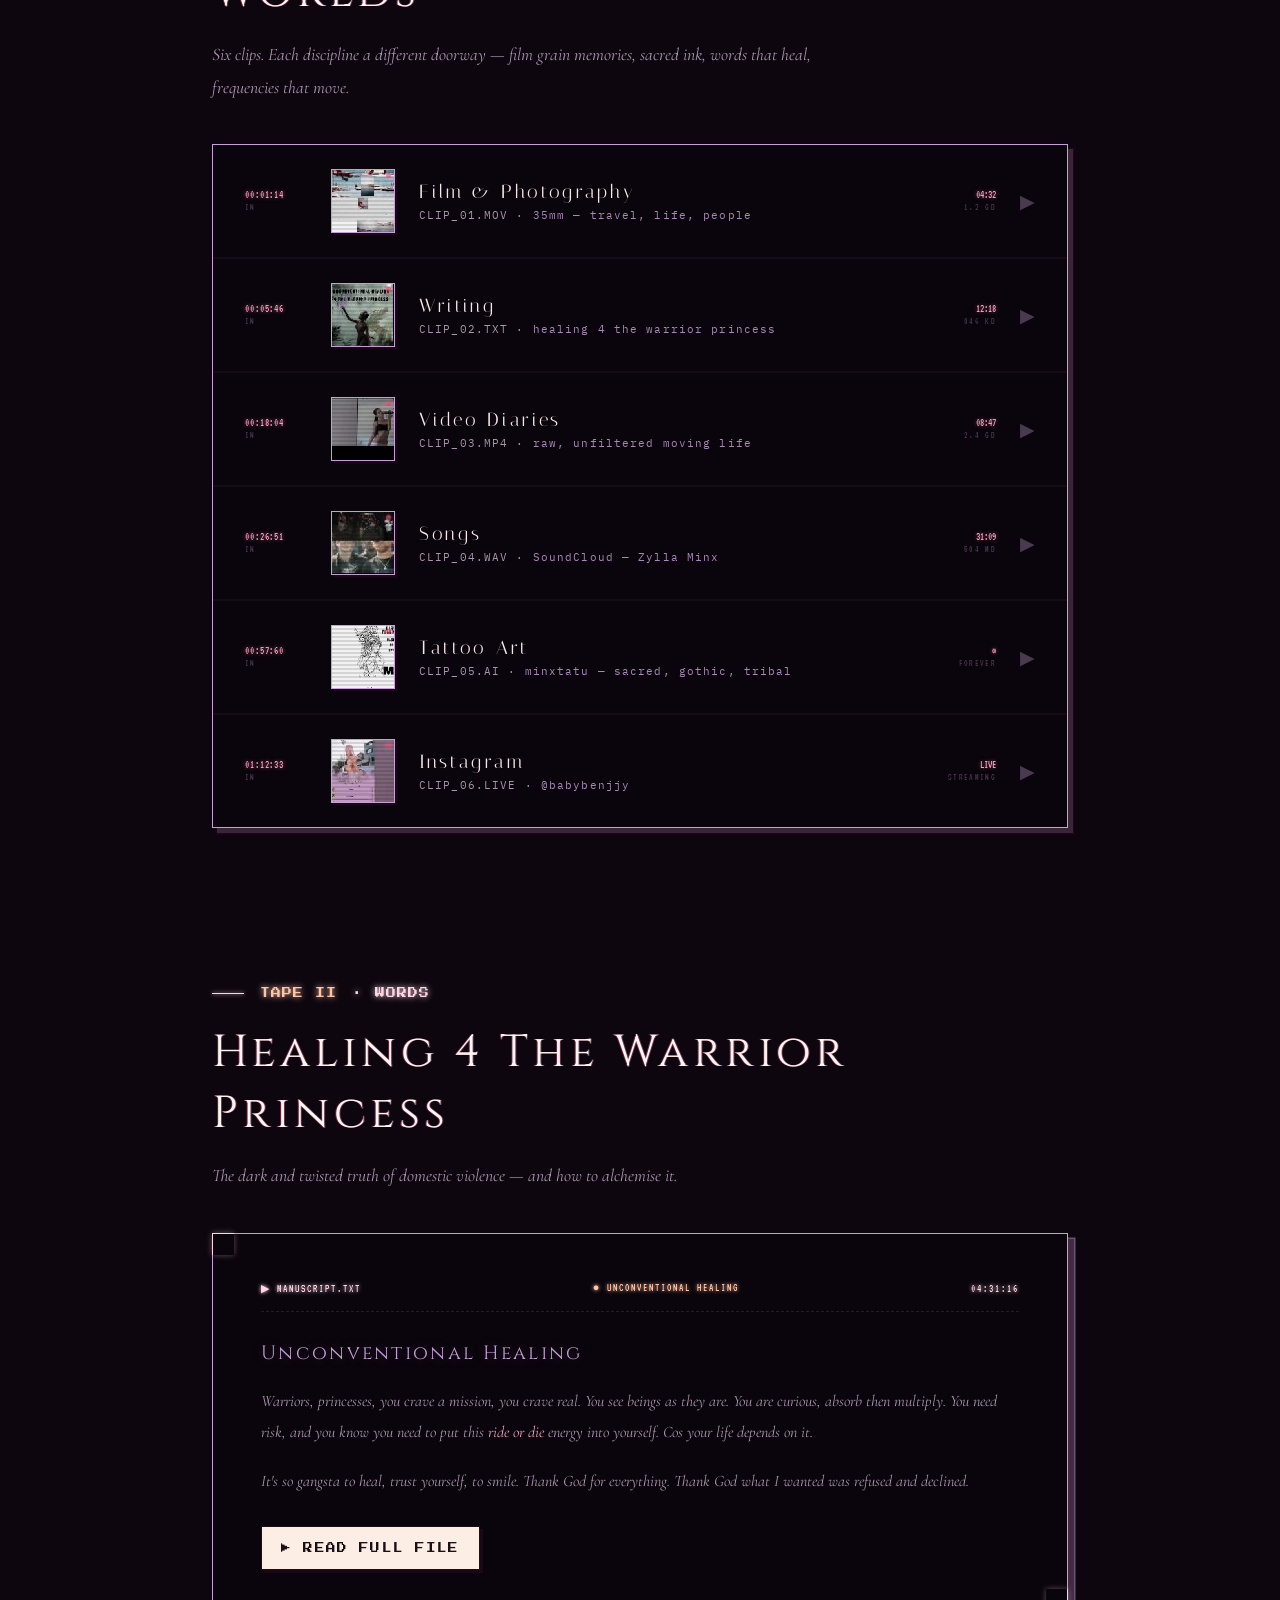
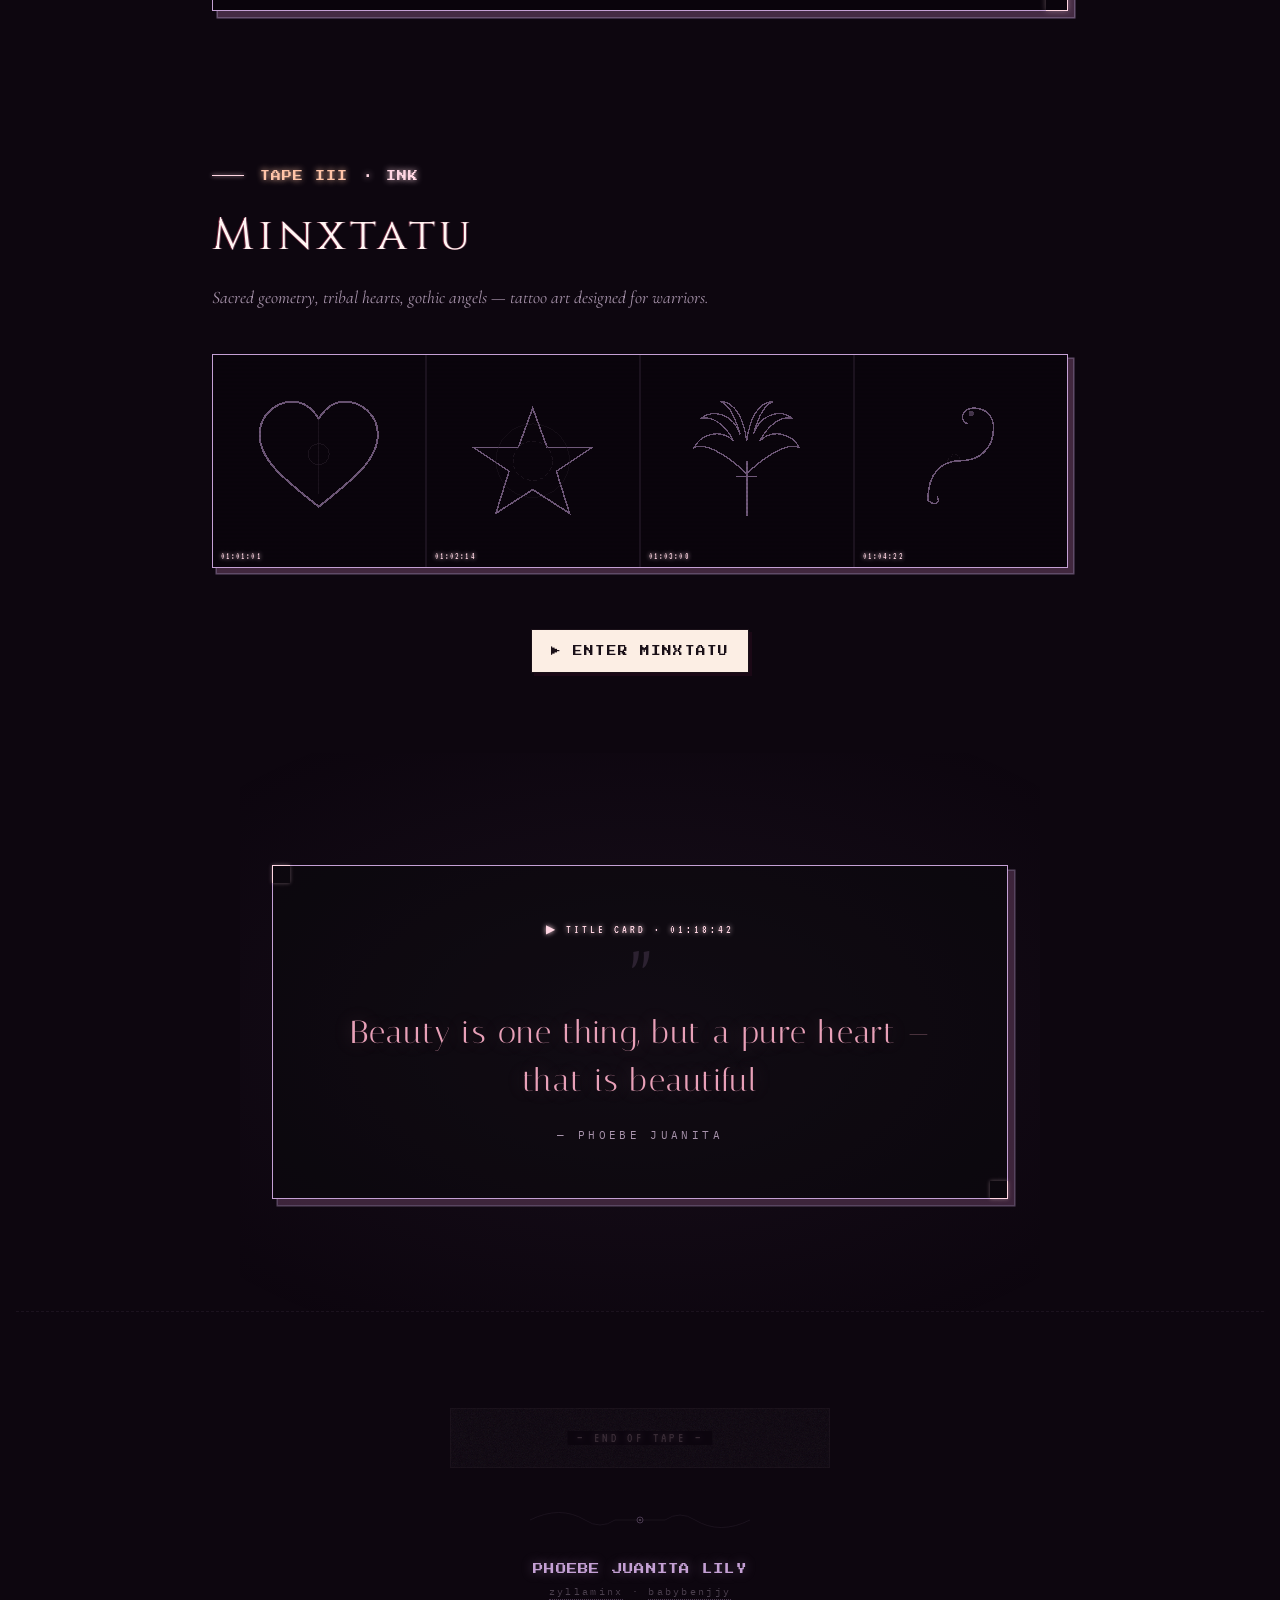
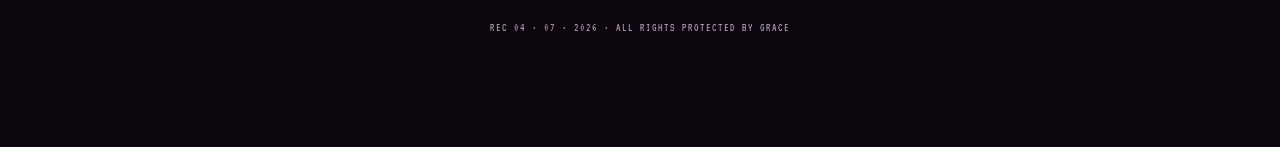
==== commit 44033dc6: "Footer: link @zyllaminx and @babybenjjy to their Instagram profiles (#3) Wraps the two footer handle" ====
--- a/index.html
+++ b/index.html
@@ -1493,6 +1493,19 @@
     letter-spacing:0.22em;
     color:rgba(138,122,142,0.5);
     margin-top:0.6rem;
+  }
+  .footer-sub a{
+    color:inherit;
+    text-decoration:none;
+    border-bottom:1px dotted rgba(196,160,212,0.35);
+    padding-bottom:1px;
+    transition:color 0.3s ease, border-color 0.3s ease, text-shadow 0.3s ease;
+  }
+  .footer-sub a:hover,
+  .footer-sub a:focus-visible{
+    color:var(--lavender);
+    border-bottom-color:var(--lavender);
+    text-shadow:0 0 8px rgba(196,160,212,0.4);
   }
   .footer-meta{
     font-family:'VT323',monospace;
@@ -1939,7 +1952,11 @@
       <circle cx="110" cy="20" r="1" fill="#c4a0d4"/>
     </svg>
     <p class="footer-name">PHOEBE JUANITA LILY</p>
-    <p class="footer-sub">zyllaminx · babybenjjy</p>
+    <p class="footer-sub">
+      <a href="https://www.instagram.com/zyllaminx/" target="_blank" rel="noopener" aria-label="Instagram — @zyllaminx">zyllaminx</a>
+      ·
+      <a href="https://www.instagram.com/babybenjjy/" target="_blank" rel="noopener" aria-label="Instagram — @babybenjjy">babybenjjy</a>
+    </p>
     <p class="footer-meta">REC 04 · 07 · 2026 · ALL RIGHTS PROTECTED BY GRACE</p>
   </footer>
 
